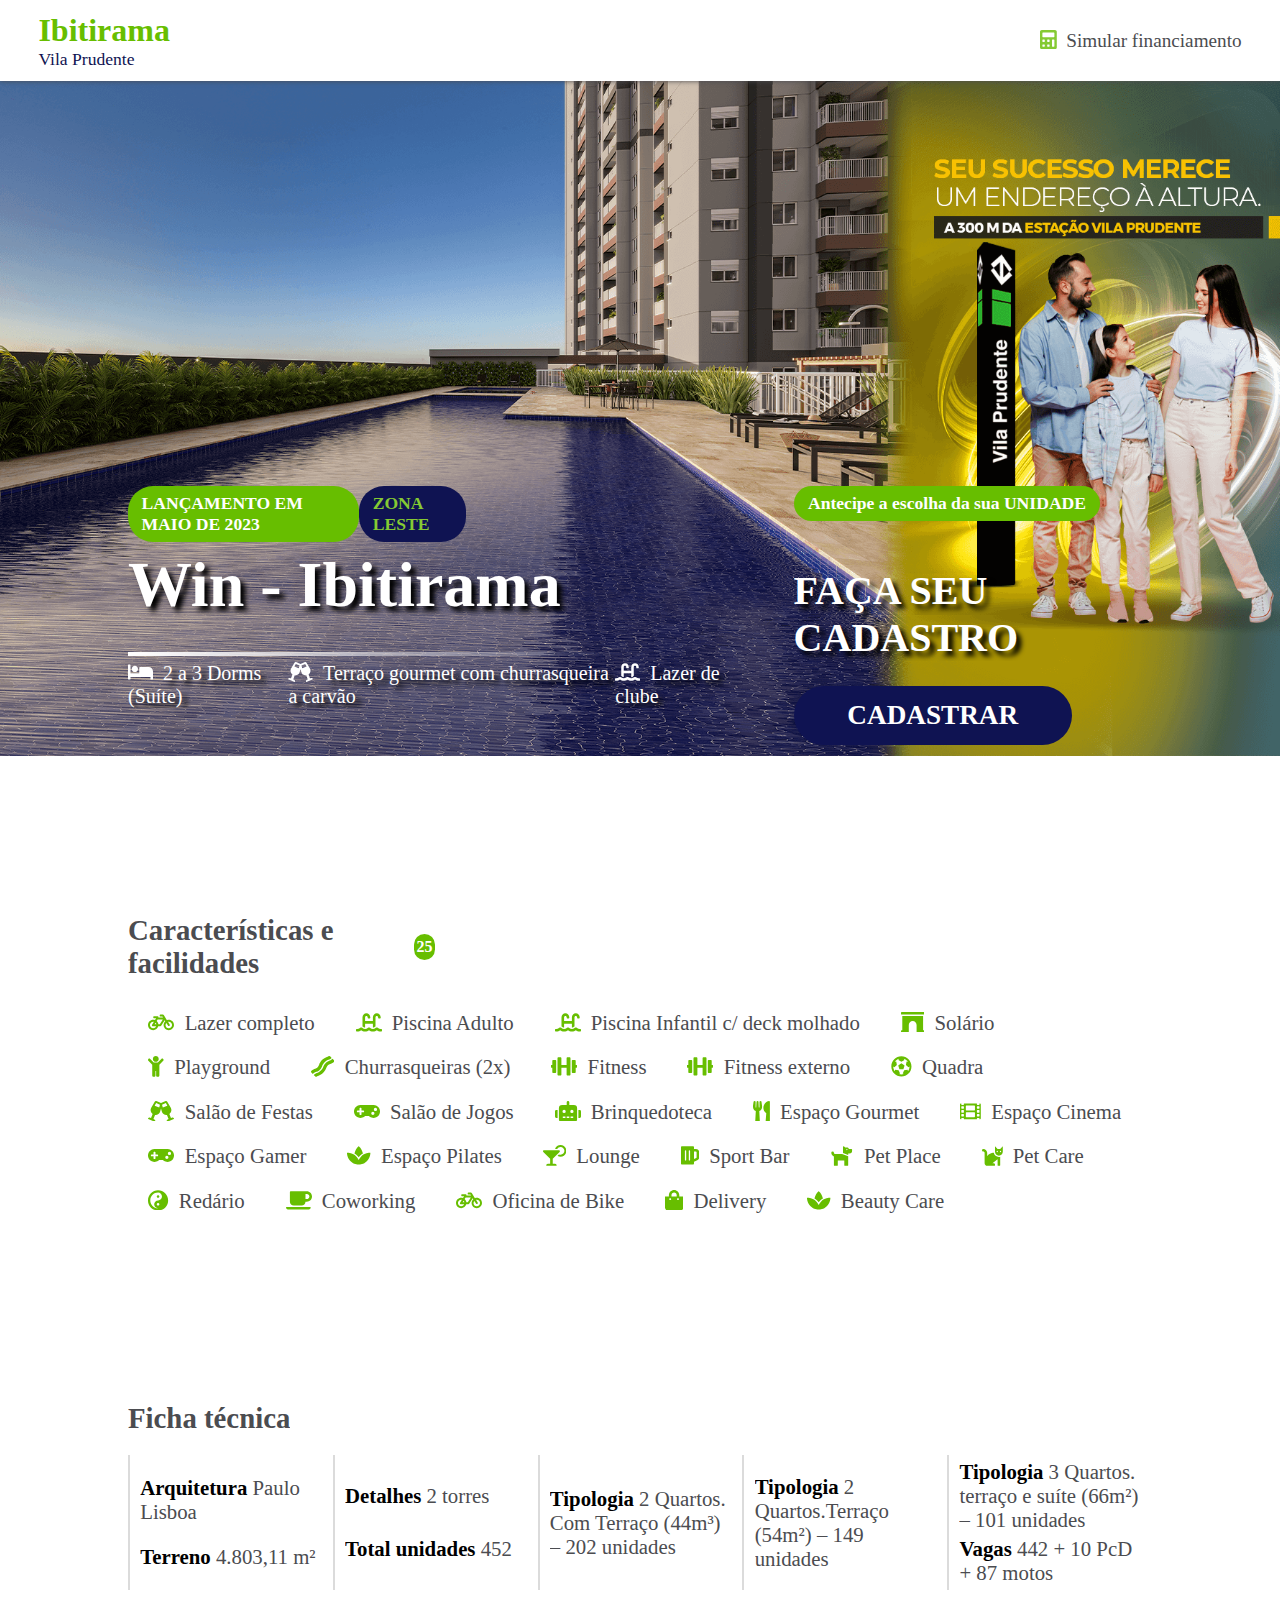
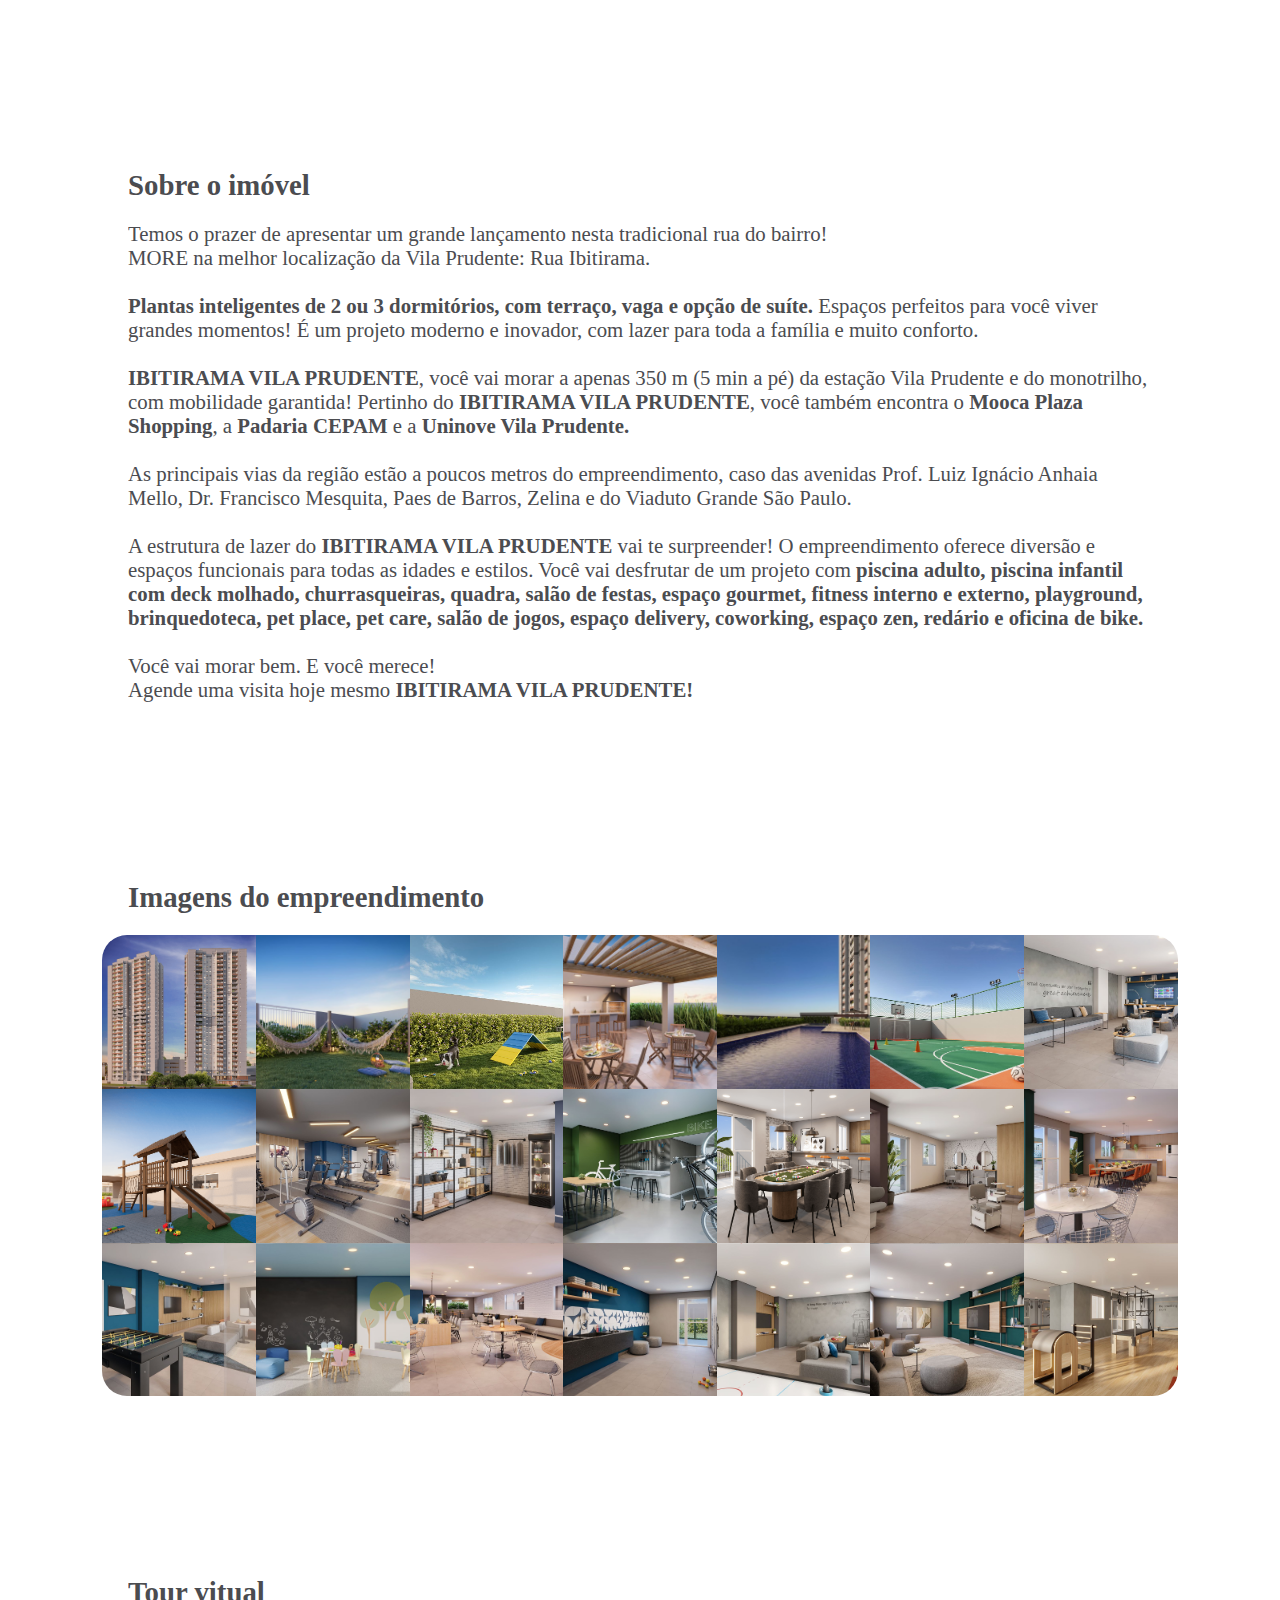
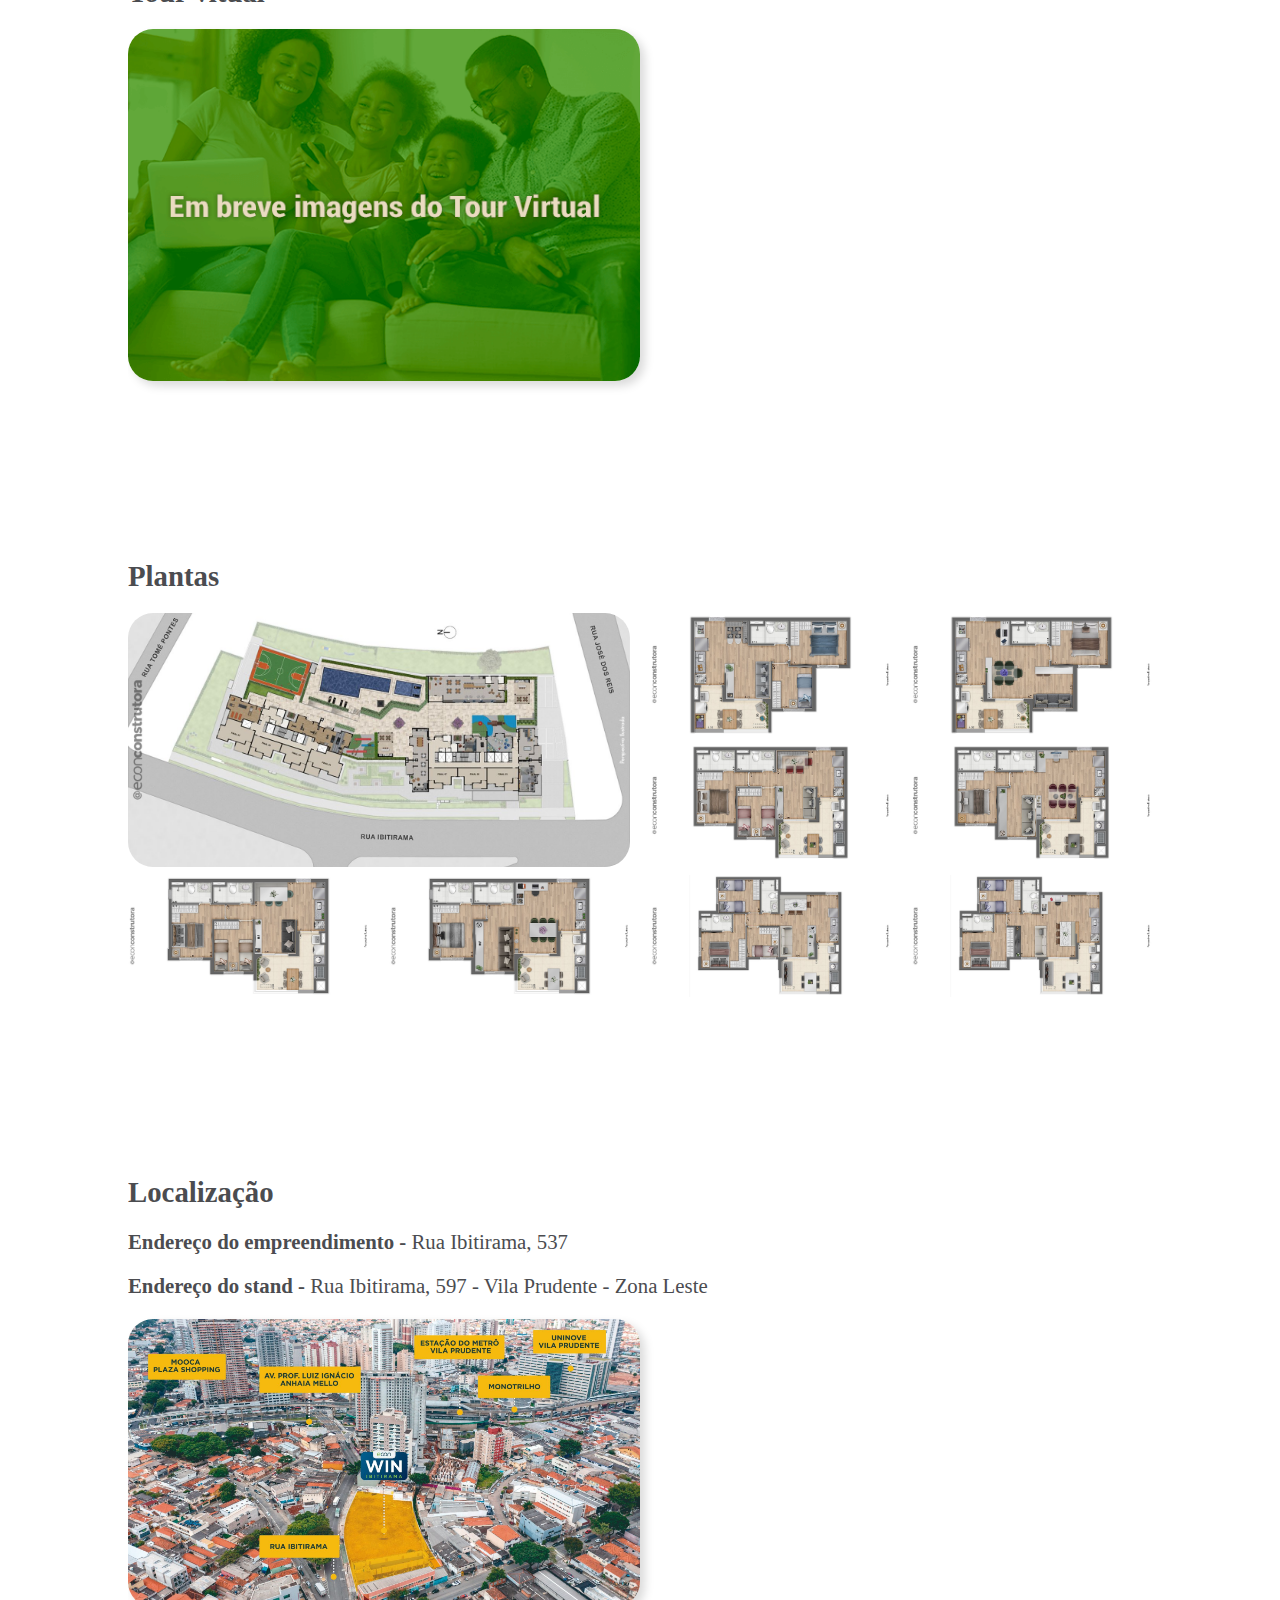
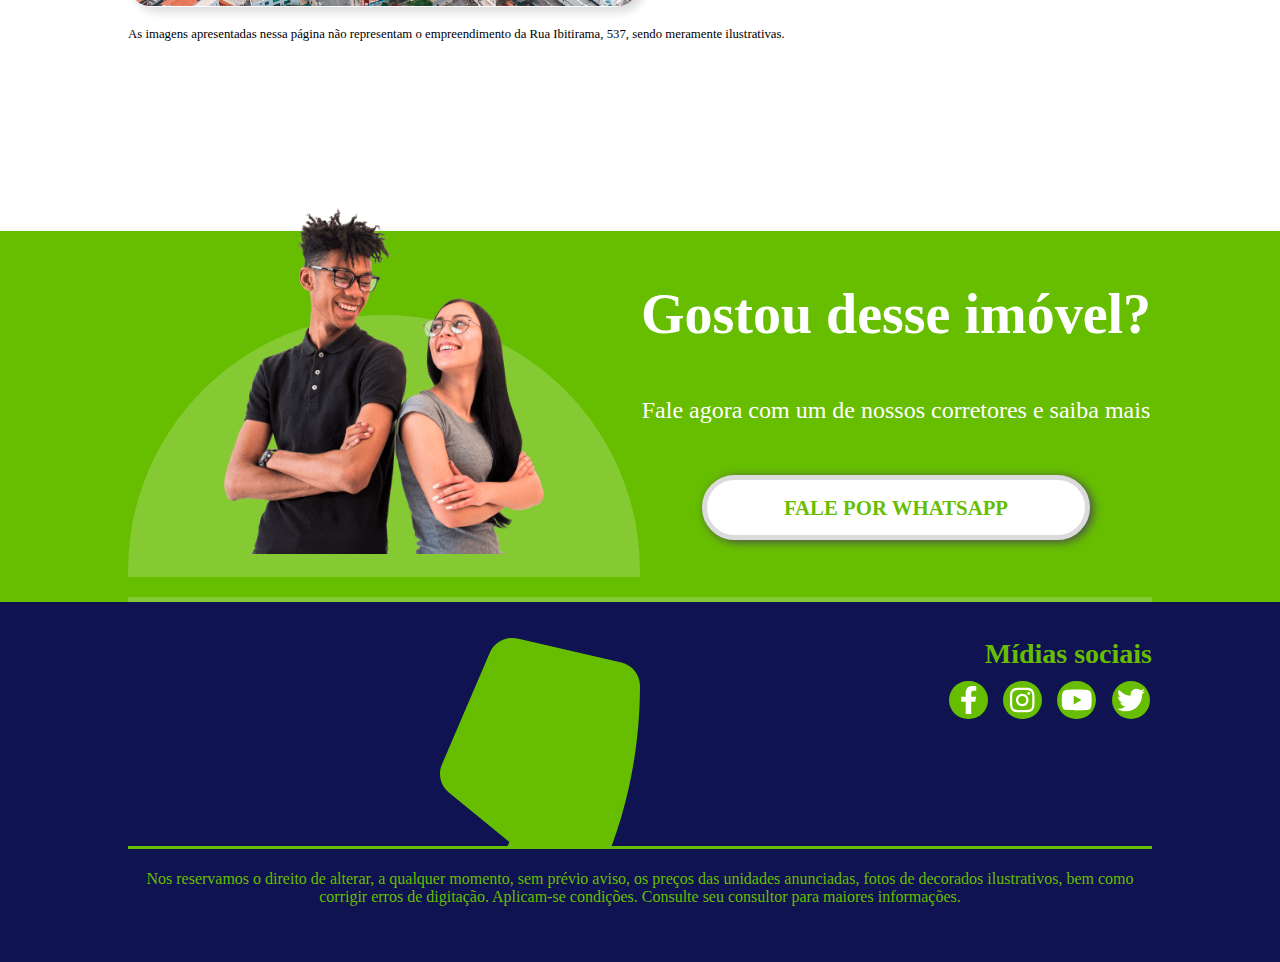
==== index.html @ b1a1c362 "Primeiro commit" ====
<!DOCTYPE html>
<html>
<head>
    <meta charset="UTF-8">
    <meta http-equiv="X-UA-Compatible" content="IE=edge">
    <meta name="viewport" content="width=device-width, initial-scale=1.0">
    <title>Win - Ibitirama</title>

    <link rel="stylesheet" href="./css/style.css">
    <link rel="stylesheet" href="./css/mobile/style.css" media="screen and (max-width: 900px)">
</head>
<body>
    <header class="header">
        <div class="icon">
            <h2>Ibitirama</h2>
            <p>Vila Prudente</p>
        </div>
        <div class="budget">
            <a href=""><svg aria-hidden="true" focusable="false" data-prefix="fas" data-icon="calculator" role="img" xmlns="http://www.w3.org/2000/svg" viewBox="0 0 448 512" class="svg-inline--fa fa-calculator fa-w-14 fa-rotate-90"><path fill="currentColor" d="M400 0H48C22.4 0 0 22.4 0 48v416c0 25.6 22.4 48 48 48h352c25.6 0 48-22.4 48-48V48c0-25.6-22.4-48-48-48zM128 435.2c0 6.4-6.4 12.8-12.8 12.8H76.8c-6.4 0-12.8-6.4-12.8-12.8v-38.4c0-6.4 6.4-12.8 12.8-12.8h38.4c6.4 0 12.8 6.4 12.8 12.8v38.4zm0-128c0 6.4-6.4 12.8-12.8 12.8H76.8c-6.4 0-12.8-6.4-12.8-12.8v-38.4c0-6.4 6.4-12.8 12.8-12.8h38.4c6.4 0 12.8 6.4 12.8 12.8v38.4zm128 128c0 6.4-6.4 12.8-12.8 12.8h-38.4c-6.4 0-12.8-6.4-12.8-12.8v-38.4c0-6.4 6.4-12.8 12.8-12.8h38.4c6.4 0 12.8 6.4 12.8 12.8v38.4zm0-128c0 6.4-6.4 12.8-12.8 12.8h-38.4c-6.4 0-12.8-6.4-12.8-12.8v-38.4c0-6.4 6.4-12.8 12.8-12.8h38.4c6.4 0 12.8 6.4 12.8 12.8v38.4zm128 128c0 6.4-6.4 12.8-12.8 12.8h-38.4c-6.4 0-12.8-6.4-12.8-12.8V268.8c0-6.4 6.4-12.8 12.8-12.8h38.4c6.4 0 12.8 6.4 12.8 12.8v166.4zm0-256c0 6.4-6.4 12.8-12.8 12.8H76.8c-6.4 0-12.8-6.4-12.8-12.8V76.8C64 70.4 70.4 64 76.8 64h294.4c6.4 0 12.8 6.4 12.8 12.8v102.4z" class=""></path></svg> Simular financiamento</a>
        </div>
    </header>

    <section class="banner">
        <div class="title">
            <div class="data">
                <div class="row">
                    <div class="date">LANÇAMENTO EM MAIO DE 2023</div>
                    <div class="region">ZONA LESTE</div>
                </div>
                <div class="local">
                    Win - Ibitirama
                    <div class="line"></div>
                </div>
                <div class="inf">
                    <p><svg aria-hidden="true" focusable="false" data-prefix="fas" data-icon="bed" role="img" xmlns="http://www.w3.org/2000/svg" viewBox="0 0 640 512" class="svg-inline--fa fa-bed fa-w-20"><path fill="currentColor" d="M176 256c44.11 0 80-35.89 80-80s-35.89-80-80-80-80 35.89-80 80 35.89 80 80 80zm352-128H304c-8.84 0-16 7.16-16 16v144H64V80c0-8.84-7.16-16-16-16H16C7.16 64 0 71.16 0 80v352c0 8.84 7.16 16 16 16h32c8.84 0 16-7.16 16-16v-48h512v48c0 8.84 7.16 16 16 16h32c8.84 0 16-7.16 16-16V240c0-61.86-50.14-112-112-112z" class=""></path></svg> 2 a 3 Dorms (Suíte)</p>
                    <p><svg aria-hidden="true" focusable="false" data-prefix="fas" data-icon="glass-cheers" role="img" xmlns="http://www.w3.org/2000/svg" viewBox="0 0 640 512" class="svg-inline--fa fa-glass-cheers fa-w-20"><path fill="currentColor" d="M639.4 433.6c-8.4-20.4-31.8-30.1-52.2-21.6l-22.1 9.2-38.7-101.9c47.9-35 64.8-100.3 34.5-152.8L474.3 16c-8-13.9-25.1-19.7-40-13.6L320 49.8 205.7 2.4c-14.9-6.2-32-.3-40 13.6L79.1 166.5C48.9 219 65.7 284.3 113.6 319.2L74.9 421.1l-22.1-9.2c-20.4-8.5-43.7 1.2-52.2 21.6-1.7 4.1.2 8.8 4.3 10.5l162.3 67.4c4.1 1.7 8.7-.2 10.4-4.3 8.4-20.4-1.2-43.8-21.6-52.3l-22.1-9.2L173.3 342c4.4.5 8.8 1.3 13.1 1.3 51.7 0 99.4-33.1 113.4-85.3l20.2-75.4 20.2 75.4c14 52.2 61.7 85.3 113.4 85.3 4.3 0 8.7-.8 13.1-1.3L506 445.6l-22.1 9.2c-20.4 8.5-30.1 31.9-21.6 52.3 1.7 4.1 6.4 6 10.4 4.3L635.1 444c4-1.7 6-6.3 4.3-10.4zM275.9 162.1l-112.1-46.5 36.5-63.4 94.5 39.2-18.9 70.7zm88.2 0l-18.9-70.7 94.5-39.2 36.5 63.4-112.1 46.5z" class=""></path></svg> Terraço gourmet com churrasqueira a carvão</p>
                    <p><svg aria-hidden="true" focusable="false" data-prefix="fas" data-icon="swimming-pool" role="img" xmlns="http://www.w3.org/2000/svg" viewBox="0 0 640 512" class="svg-inline--fa fa-swimming-pool fa-w-20"><path fill="currentColor" d="M624 416h-16c-26.04 0-45.8-8.42-56.09-17.9-8.9-8.21-19.66-14.1-31.77-14.1h-16.3c-12.11 0-22.87 5.89-31.77 14.1C461.8 407.58 442.04 416 416 416s-45.8-8.42-56.09-17.9c-8.9-8.21-19.66-14.1-31.77-14.1h-16.3c-12.11 0-22.87 5.89-31.77 14.1C269.8 407.58 250.04 416 224 416s-45.8-8.42-56.09-17.9c-8.9-8.21-19.66-14.1-31.77-14.1h-16.3c-12.11 0-22.87 5.89-31.77 14.1C77.8 407.58 58.04 416 32 416H16c-8.84 0-16 7.16-16 16v32c0 8.84 7.16 16 16 16h16c38.62 0 72.72-12.19 96-31.84 23.28 19.66 57.38 31.84 96 31.84s72.72-12.19 96-31.84c23.28 19.66 57.38 31.84 96 31.84s72.72-12.19 96-31.84c23.28 19.66 57.38 31.84 96 31.84h16c8.84 0 16-7.16 16-16v-32c0-8.84-7.16-16-16-16zm-400-32v-96h192v96c19.12 0 30.86-6.16 34.39-9.42 9.17-8.46 19.2-14.34 29.61-18.07V128c0-17.64 14.36-32 32-32s32 14.36 32 32v16c0 8.84 7.16 16 16 16h32c8.84 0 16-7.16 16-16v-16c0-52.94-43.06-96-96-96s-96 43.06-96 96v96H224v-96c0-17.64 14.36-32 32-32s32 14.36 32 32v16c0 8.84 7.16 16 16 16h32c8.84 0 16-7.16 16-16v-16c0-52.94-43.06-96-96-96s-96 43.06-96 96v228.5c10.41 3.73 20.44 9.62 29.61 18.07 3.53 3.27 15.27 9.43 34.39 9.43z" class=""></path></svg> Lazer de clube</p>
                </div>
            </div>
            <div class="signin">
                <div class="text">
                    <p>Antecipe a escolha da sua UNIDADE</p>
                </div>
                <div class="buttonSignIn">
                    <p>FAÇA SEU CADASTRO</p>
                    <a href="">CADASTRAR</a>
                </div>
            </div>
            
        </div>
    </section>

    <section class="about">
        <div class="facilities">
            <div class="title">
                <h2>Características e facilidades</h2>
                <span>25</span>
            </div>
            <div class="items">
                <p><svg aria-hidden="true" focusable="false" data-prefix="fas" data-icon="bicycle" role="img" xmlns="http://www.w3.org/2000/svg" viewBox="0 0 640 512" class="svg-inline--fa fa-bicycle fa-w-20"><path fill="currentColor" d="M512.509 192.001c-16.373-.064-32.03 2.955-46.436 8.495l-77.68-125.153A24 24 0 0 0 368.001 64h-64c-8.837 0-16 7.163-16 16v16c0 8.837 7.163 16 16 16h50.649l14.896 24H256.002v-16c0-8.837-7.163-16-16-16h-87.459c-13.441 0-24.777 10.999-24.536 24.437.232 13.044 10.876 23.563 23.995 23.563h48.726l-29.417 47.52c-13.433-4.83-27.904-7.483-42.992-7.52C58.094 191.83.412 249.012.002 319.236-.413 390.279 57.055 448 128.002 448c59.642 0 109.758-40.793 123.967-96h52.033a24 24 0 0 0 20.406-11.367L410.37 201.77l14.938 24.067c-25.455 23.448-41.385 57.081-41.307 94.437.145 68.833 57.899 127.051 126.729 127.719 70.606.685 128.181-55.803 129.255-125.996 1.086-70.941-56.526-129.72-127.476-129.996zM186.75 265.772c9.727 10.529 16.673 23.661 19.642 38.228h-43.306l23.664-38.228zM128.002 400c-44.112 0-80-35.888-80-80s35.888-80 80-80c5.869 0 11.586.653 17.099 1.859l-45.505 73.509C89.715 331.327 101.213 352 120.002 352h81.3c-12.37 28.225-40.562 48-73.3 48zm162.63-96h-35.624c-3.96-31.756-19.556-59.894-42.383-80.026L237.371 184h127.547l-74.286 120zm217.057 95.886c-41.036-2.165-74.049-35.692-75.627-76.755-.812-21.121 6.633-40.518 19.335-55.263l44.433 71.586c4.66 7.508 14.524 9.816 22.032 5.156l13.594-8.437c7.508-4.66 9.817-14.524 5.156-22.032l-44.468-71.643a79.901 79.901 0 0 1 19.858-2.497c44.112 0 80 35.888 80 80-.001 45.54-38.252 82.316-84.313 79.885z" class=""></path></svg> Lazer completo</p>
                <p><svg aria-hidden="true" focusable="false" data-prefix="fas" data-icon="swimming-pool" role="img" xmlns="http://www.w3.org/2000/svg" viewBox="0 0 640 512" class="svg-inline--fa fa-swimming-pool fa-w-20"><path fill="currentColor" d="M624 416h-16c-26.04 0-45.8-8.42-56.09-17.9-8.9-8.21-19.66-14.1-31.77-14.1h-16.3c-12.11 0-22.87 5.89-31.77 14.1C461.8 407.58 442.04 416 416 416s-45.8-8.42-56.09-17.9c-8.9-8.21-19.66-14.1-31.77-14.1h-16.3c-12.11 0-22.87 5.89-31.77 14.1C269.8 407.58 250.04 416 224 416s-45.8-8.42-56.09-17.9c-8.9-8.21-19.66-14.1-31.77-14.1h-16.3c-12.11 0-22.87 5.89-31.77 14.1C77.8 407.58 58.04 416 32 416H16c-8.84 0-16 7.16-16 16v32c0 8.84 7.16 16 16 16h16c38.62 0 72.72-12.19 96-31.84 23.28 19.66 57.38 31.84 96 31.84s72.72-12.19 96-31.84c23.28 19.66 57.38 31.84 96 31.84s72.72-12.19 96-31.84c23.28 19.66 57.38 31.84 96 31.84h16c8.84 0 16-7.16 16-16v-32c0-8.84-7.16-16-16-16zm-400-32v-96h192v96c19.12 0 30.86-6.16 34.39-9.42 9.17-8.46 19.2-14.34 29.61-18.07V128c0-17.64 14.36-32 32-32s32 14.36 32 32v16c0 8.84 7.16 16 16 16h32c8.84 0 16-7.16 16-16v-16c0-52.94-43.06-96-96-96s-96 43.06-96 96v96H224v-96c0-17.64 14.36-32 32-32s32 14.36 32 32v16c0 8.84 7.16 16 16 16h32c8.84 0 16-7.16 16-16v-16c0-52.94-43.06-96-96-96s-96 43.06-96 96v228.5c10.41 3.73 20.44 9.62 29.61 18.07 3.53 3.27 15.27 9.43 34.39 9.43z" class=""></path></svg> Piscina Adulto</p>
                <p><svg aria-hidden="true" focusable="false" data-prefix="fas" data-icon="swimming-pool" role="img" xmlns="http://www.w3.org/2000/svg" viewBox="0 0 640 512" class="svg-inline--fa fa-swimming-pool fa-w-20"><path fill="currentColor" d="M624 416h-16c-26.04 0-45.8-8.42-56.09-17.9-8.9-8.21-19.66-14.1-31.77-14.1h-16.3c-12.11 0-22.87 5.89-31.77 14.1C461.8 407.58 442.04 416 416 416s-45.8-8.42-56.09-17.9c-8.9-8.21-19.66-14.1-31.77-14.1h-16.3c-12.11 0-22.87 5.89-31.77 14.1C269.8 407.58 250.04 416 224 416s-45.8-8.42-56.09-17.9c-8.9-8.21-19.66-14.1-31.77-14.1h-16.3c-12.11 0-22.87 5.89-31.77 14.1C77.8 407.58 58.04 416 32 416H16c-8.84 0-16 7.16-16 16v32c0 8.84 7.16 16 16 16h16c38.62 0 72.72-12.19 96-31.84 23.28 19.66 57.38 31.84 96 31.84s72.72-12.19 96-31.84c23.28 19.66 57.38 31.84 96 31.84s72.72-12.19 96-31.84c23.28 19.66 57.38 31.84 96 31.84h16c8.84 0 16-7.16 16-16v-32c0-8.84-7.16-16-16-16zm-400-32v-96h192v96c19.12 0 30.86-6.16 34.39-9.42 9.17-8.46 19.2-14.34 29.61-18.07V128c0-17.64 14.36-32 32-32s32 14.36 32 32v16c0 8.84 7.16 16 16 16h32c8.84 0 16-7.16 16-16v-16c0-52.94-43.06-96-96-96s-96 43.06-96 96v96H224v-96c0-17.64 14.36-32 32-32s32 14.36 32 32v16c0 8.84 7.16 16 16 16h32c8.84 0 16-7.16 16-16v-16c0-52.94-43.06-96-96-96s-96 43.06-96 96v228.5c10.41 3.73 20.44 9.62 29.61 18.07 3.53 3.27 15.27 9.43 34.39 9.43z" class=""></path></svg> Piscina Infantil c/ deck molhado</p>
                <p><svg aria-hidden="true" focusable="false" data-prefix="fas" data-icon="archway" role="img" xmlns="http://www.w3.org/2000/svg" viewBox="0 0 576 512" class="svg-inline--fa fa-archway fa-w-18"><path fill="currentColor" d="M560 448h-16V96H32v352H16.02c-8.84 0-16 7.16-16 16v32c0 8.84 7.16 16 16 16H176c8.84 0 16-7.16 16-16V320c0-53.02 42.98-96 96-96s96 42.98 96 96l.02 160v16c0 8.84 7.16 16 16 16H560c8.84 0 16-7.16 16-16v-32c0-8.84-7.16-16-16-16zm0-448H16C7.16 0 0 7.16 0 16v32c0 8.84 7.16 16 16 16h544c8.84 0 16-7.16 16-16V16c0-8.84-7.16-16-16-16z" class=""></path></svg> Solário</p>
                <p><svg aria-hidden="true" focusable="false" data-prefix="fas" data-icon="child" role="img" xmlns="http://www.w3.org/2000/svg" viewBox="0 0 384 512" class="svg-inline--fa fa-child fa-w-12"><path fill="currentColor" d="M120 72c0-39.765 32.235-72 72-72s72 32.235 72 72c0 39.764-32.235 72-72 72s-72-32.236-72-72zm254.627 1.373c-12.496-12.497-32.758-12.497-45.254 0L242.745 160H141.254L54.627 73.373c-12.496-12.497-32.758-12.497-45.254 0-12.497 12.497-12.497 32.758 0 45.255L104 213.254V480c0 17.673 14.327 32 32 32h16c17.673 0 32-14.327 32-32V368h16v112c0 17.673 14.327 32 32 32h16c17.673 0 32-14.327 32-32V213.254l94.627-94.627c12.497-12.497 12.497-32.757 0-45.254z" class=""></path></svg> Playground</p>
                <p><svg aria-hidden="true" focusable="false" data-prefix="fas" data-icon="bacon" role="img" xmlns="http://www.w3.org/2000/svg" viewBox="0 0 576 512" class="svg-inline--fa fa-bacon fa-w-18"><path fill="currentColor" d="M218.92 336.39c34.89-34.89 44.2-59.7 54.05-86 10.61-28.29 21.59-57.54 61.37-97.34s69.05-50.77 97.35-61.38c23.88-9 46.64-17.68 76.79-45.37L470.81 8.91a31 31 0 0 0-40.18-2.83c-13.64 10.1-25.15 14.39-41 20.3C247 79.52 209.26 191.29 200.65 214.1c-29.75 78.83-89.55 94.68-98.72 98.09-24.86 9.26-54.73 20.38-91.07 50.36C-3 374-3.63 395 9.07 407.61l35.76 35.51C80 410.52 107 400.15 133 390.39c26.27-9.84 51.06-19.12 85.92-54zm348-232l-35.75-35.51c-35.19 32.63-62.18 43-88.25 52.79-26.26 9.85-51.06 19.16-85.95 54s-44.19 59.69-54 86C292.33 290 281.34 319.22 241.55 359s-69 50.73-97.3 61.32c-23.86 9-46.61 17.66-76.72 45.33l37.68 37.43a31 31 0 0 0 40.18 2.82c13.6-10.06 25.09-14.34 40.94-20.24 142.2-53 180-164.1 188.94-187.69C405 219.18 464.8 203.3 474 199.86c24.87-9.27 54.74-20.4 91.11-50.41 13.89-11.4 14.52-32.45 1.82-45.05z" class=""></path></svg> Churrasqueiras (2x)</p>
                <p><svg aria-hidden="true" focusable="false" data-prefix="fas" data-icon="dumbbell" role="img" xmlns="http://www.w3.org/2000/svg" viewBox="0 0 640 512" class="svg-inline--fa fa-dumbbell fa-w-20"><path fill="currentColor" d="M104 96H56c-13.3 0-24 10.7-24 24v104H8c-4.4 0-8 3.6-8 8v48c0 4.4 3.6 8 8 8h24v104c0 13.3 10.7 24 24 24h48c13.3 0 24-10.7 24-24V120c0-13.3-10.7-24-24-24zm528 128h-24V120c0-13.3-10.7-24-24-24h-48c-13.3 0-24 10.7-24 24v272c0 13.3 10.7 24 24 24h48c13.3 0 24-10.7 24-24V288h24c4.4 0 8-3.6 8-8v-48c0-4.4-3.6-8-8-8zM456 32h-48c-13.3 0-24 10.7-24 24v168H256V56c0-13.3-10.7-24-24-24h-48c-13.3 0-24 10.7-24 24v400c0 13.3 10.7 24 24 24h48c13.3 0 24-10.7 24-24V288h128v168c0 13.3 10.7 24 24 24h48c13.3 0 24-10.7 24-24V56c0-13.3-10.7-24-24-24z" class=""></path></svg> Fitness</p>
                <p><svg aria-hidden="true" focusable="false" data-prefix="fas" data-icon="dumbbell" role="img" xmlns="http://www.w3.org/2000/svg" viewBox="0 0 640 512" class="svg-inline--fa fa-dumbbell fa-w-20"><path fill="currentColor" d="M104 96H56c-13.3 0-24 10.7-24 24v104H8c-4.4 0-8 3.6-8 8v48c0 4.4 3.6 8 8 8h24v104c0 13.3 10.7 24 24 24h48c13.3 0 24-10.7 24-24V120c0-13.3-10.7-24-24-24zm528 128h-24V120c0-13.3-10.7-24-24-24h-48c-13.3 0-24 10.7-24 24v272c0 13.3 10.7 24 24 24h48c13.3 0 24-10.7 24-24V288h24c4.4 0 8-3.6 8-8v-48c0-4.4-3.6-8-8-8zM456 32h-48c-13.3 0-24 10.7-24 24v168H256V56c0-13.3-10.7-24-24-24h-48c-13.3 0-24 10.7-24 24v400c0 13.3 10.7 24 24 24h48c13.3 0 24-10.7 24-24V288h128v168c0 13.3 10.7 24 24 24h48c13.3 0 24-10.7 24-24V56c0-13.3-10.7-24-24-24z" class=""></path></svg> Fitness externo</p>
                <p><svg aria-hidden="true" focusable="false" data-prefix="fas" data-icon="futbol" role="img" xmlns="http://www.w3.org/2000/svg" viewBox="0 0 512 512" class="svg-inline--fa fa-futbol fa-w-16"><path fill="currentColor" d="M504 256c0 136.967-111.033 248-248 248S8 392.967 8 256 119.033 8 256 8s248 111.033 248 248zm-48 0l-.003-.282-26.064 22.741-62.679-58.5 16.454-84.355 34.303 3.072c-24.889-34.216-60.004-60.089-100.709-73.141l13.651 31.939L256 139l-74.953-41.525 13.651-31.939c-40.631 13.028-75.78 38.87-100.709 73.141l34.565-3.073 16.192 84.355-62.678 58.5-26.064-22.741-.003.282c0 43.015 13.497 83.952 38.472 117.991l7.704-33.897 85.138 10.447 36.301 77.826-29.902 17.786c40.202 13.122 84.29 13.148 124.572 0l-29.902-17.786 36.301-77.826 85.138-10.447 7.704 33.897C442.503 339.952 456 299.015 456 256zm-248.102 69.571l-29.894-91.312L256 177.732l77.996 56.527-29.622 91.312h-96.476z" class=""></path></svg> Quadra</p>
                <p><svg aria-hidden="true" focusable="false" data-prefix="fas" data-icon="glass-cheers" role="img" xmlns="http://www.w3.org/2000/svg" viewBox="0 0 640 512" class="svg-inline--fa fa-glass-cheers fa-w-20"><path fill="currentColor" d="M639.4 433.6c-8.4-20.4-31.8-30.1-52.2-21.6l-22.1 9.2-38.7-101.9c47.9-35 64.8-100.3 34.5-152.8L474.3 16c-8-13.9-25.1-19.7-40-13.6L320 49.8 205.7 2.4c-14.9-6.2-32-.3-40 13.6L79.1 166.5C48.9 219 65.7 284.3 113.6 319.2L74.9 421.1l-22.1-9.2c-20.4-8.5-43.7 1.2-52.2 21.6-1.7 4.1.2 8.8 4.3 10.5l162.3 67.4c4.1 1.7 8.7-.2 10.4-4.3 8.4-20.4-1.2-43.8-21.6-52.3l-22.1-9.2L173.3 342c4.4.5 8.8 1.3 13.1 1.3 51.7 0 99.4-33.1 113.4-85.3l20.2-75.4 20.2 75.4c14 52.2 61.7 85.3 113.4 85.3 4.3 0 8.7-.8 13.1-1.3L506 445.6l-22.1 9.2c-20.4 8.5-30.1 31.9-21.6 52.3 1.7 4.1 6.4 6 10.4 4.3L635.1 444c4-1.7 6-6.3 4.3-10.4zM275.9 162.1l-112.1-46.5 36.5-63.4 94.5 39.2-18.9 70.7zm88.2 0l-18.9-70.7 94.5-39.2 36.5 63.4-112.1 46.5z" class=""></path></svg> Salão de Festas</p>
                <p><svg aria-hidden="true" focusable="false" data-prefix="fas" data-icon="gamepad" role="img" xmlns="http://www.w3.org/2000/svg" viewBox="0 0 640 512" class="svg-inline--fa fa-gamepad fa-w-20"><path fill="currentColor" d="M480.07 96H160a160 160 0 1 0 114.24 272h91.52A160 160 0 1 0 480.07 96zM248 268a12 12 0 0 1-12 12h-52v52a12 12 0 0 1-12 12h-24a12 12 0 0 1-12-12v-52H84a12 12 0 0 1-12-12v-24a12 12 0 0 1 12-12h52v-52a12 12 0 0 1 12-12h24a12 12 0 0 1 12 12v52h52a12 12 0 0 1 12 12zm216 76a40 40 0 1 1 40-40 40 40 0 0 1-40 40zm64-96a40 40 0 1 1 40-40 40 40 0 0 1-40 40z" class=""></path></svg> Salão de Jogos</p>
                <p><svg aria-hidden="true" focusable="false" data-prefix="fas" data-icon="robot" role="img" xmlns="http://www.w3.org/2000/svg" viewBox="0 0 640 512" class="svg-inline--fa fa-robot fa-w-20"><path fill="currentColor" d="M32,224H64V416H32A31.96166,31.96166,0,0,1,0,384V256A31.96166,31.96166,0,0,1,32,224Zm512-48V448a64.06328,64.06328,0,0,1-64,64H160a64.06328,64.06328,0,0,1-64-64V176a79.974,79.974,0,0,1,80-80H288V32a32,32,0,0,1,64,0V96H464A79.974,79.974,0,0,1,544,176ZM264,256a40,40,0,1,0-40,40A39.997,39.997,0,0,0,264,256Zm-8,128H192v32h64Zm96,0H288v32h64ZM456,256a40,40,0,1,0-40,40A39.997,39.997,0,0,0,456,256Zm-8,128H384v32h64ZM640,256V384a31.96166,31.96166,0,0,1-32,32H576V224h32A31.96166,31.96166,0,0,1,640,256Z" class=""></path></svg> Brinquedoteca</p>
                <p><svg aria-hidden="true" focusable="false" data-prefix="fas" data-icon="utensils" role="img" xmlns="http://www.w3.org/2000/svg" viewBox="0 0 416 512" class="svg-inline--fa fa-utensils fa-w-13"><path fill="currentColor" d="M207.9 15.2c.8 4.7 16.1 94.5 16.1 128.8 0 52.3-27.8 89.6-68.9 104.6L168 486.7c.7 13.7-10.2 25.3-24 25.3H80c-13.7 0-24.7-11.5-24-25.3l12.9-238.1C27.7 233.6 0 196.2 0 144 0 109.6 15.3 19.9 16.1 15.2 19.3-5.1 61.4-5.4 64 16.3v141.2c1.3 3.4 15.1 3.2 16 0 1.4-25.3 7.9-139.2 8-141.8 3.3-20.8 44.7-20.8 47.9 0 .2 2.7 6.6 116.5 8 141.8.9 3.2 14.8 3.4 16 0V16.3c2.6-21.6 44.8-21.4 48-1.1zm119.2 285.7l-15 185.1c-1.2 14 9.9 26 23.9 26h56c13.3 0 24-10.7 24-24V24c0-13.2-10.7-24-24-24-82.5 0-221.4 178.5-64.9 300.9z" class=""></path></svg> Espaço Gourmet</p>
                <p><svg aria-hidden="true" focusable="false" data-prefix="fas" data-icon="film" role="img" xmlns="http://www.w3.org/2000/svg" viewBox="0 0 512 512" class="svg-inline--fa fa-film fa-w-16"><path fill="currentColor" d="M488 64h-8v20c0 6.6-5.4 12-12 12h-40c-6.6 0-12-5.4-12-12V64H96v20c0 6.6-5.4 12-12 12H44c-6.6 0-12-5.4-12-12V64h-8C10.7 64 0 74.7 0 88v336c0 13.3 10.7 24 24 24h8v-20c0-6.6 5.4-12 12-12h40c6.6 0 12 5.4 12 12v20h320v-20c0-6.6 5.4-12 12-12h40c6.6 0 12 5.4 12 12v20h8c13.3 0 24-10.7 24-24V88c0-13.3-10.7-24-24-24zM96 372c0 6.6-5.4 12-12 12H44c-6.6 0-12-5.4-12-12v-40c0-6.6 5.4-12 12-12h40c6.6 0 12 5.4 12 12v40zm0-96c0 6.6-5.4 12-12 12H44c-6.6 0-12-5.4-12-12v-40c0-6.6 5.4-12 12-12h40c6.6 0 12 5.4 12 12v40zm0-96c0 6.6-5.4 12-12 12H44c-6.6 0-12-5.4-12-12v-40c0-6.6 5.4-12 12-12h40c6.6 0 12 5.4 12 12v40zm272 208c0 6.6-5.4 12-12 12H156c-6.6 0-12-5.4-12-12v-96c0-6.6 5.4-12 12-12h200c6.6 0 12 5.4 12 12v96zm0-168c0 6.6-5.4 12-12 12H156c-6.6 0-12-5.4-12-12v-96c0-6.6 5.4-12 12-12h200c6.6 0 12 5.4 12 12v96zm112 152c0 6.6-5.4 12-12 12h-40c-6.6 0-12-5.4-12-12v-40c0-6.6 5.4-12 12-12h40c6.6 0 12 5.4 12 12v40zm0-96c0 6.6-5.4 12-12 12h-40c-6.6 0-12-5.4-12-12v-40c0-6.6 5.4-12 12-12h40c6.6 0 12 5.4 12 12v40zm0-96c0 6.6-5.4 12-12 12h-40c-6.6 0-12-5.4-12-12v-40c0-6.6 5.4-12 12-12h40c6.6 0 12 5.4 12 12v40z" class=""></path></svg> Espaço Cinema</p>
                <p><svg aria-hidden="true" focusable="false" data-prefix="fas" data-icon="gamepad" role="img" xmlns="http://www.w3.org/2000/svg" viewBox="0 0 640 512" class="svg-inline--fa fa-gamepad fa-w-20"><path fill="currentColor" d="M480.07 96H160a160 160 0 1 0 114.24 272h91.52A160 160 0 1 0 480.07 96zM248 268a12 12 0 0 1-12 12h-52v52a12 12 0 0 1-12 12h-24a12 12 0 0 1-12-12v-52H84a12 12 0 0 1-12-12v-24a12 12 0 0 1 12-12h52v-52a12 12 0 0 1 12-12h24a12 12 0 0 1 12 12v52h52a12 12 0 0 1 12 12zm216 76a40 40 0 1 1 40-40 40 40 0 0 1-40 40zm64-96a40 40 0 1 1 40-40 40 40 0 0 1-40 40z" class=""></path></svg> Espaço Gamer</p>
                <p><svg aria-hidden="true" focusable="false" data-prefix="fas" data-icon="spa" role="img" xmlns="http://www.w3.org/2000/svg" viewBox="0 0 576 512" class="svg-inline--fa fa-spa fa-w-18"><path fill="currentColor" d="M568.25 192c-29.04.13-135.01 6.16-213.84 83-33.12 29.63-53.36 63.3-66.41 94.86-13.05-31.56-33.29-65.23-66.41-94.86-78.83-76.84-184.8-82.87-213.84-83-4.41-.02-7.79 3.4-7.75 7.82.23 27.92 7.14 126.14 88.77 199.3C172.79 480.94 256 480 288 480s115.19.95 199.23-80.88c81.64-73.17 88.54-171.38 88.77-199.3.04-4.42-3.34-7.84-7.75-7.82zM287.98 302.6c12.82-18.85 27.6-35.78 44.09-50.52 19.09-18.61 39.58-33.3 60.26-45.18-16.44-70.5-51.72-133.05-96.73-172.22-4.11-3.58-11.02-3.58-15.14 0-44.99 39.14-80.27 101.63-96.74 172.07 20.37 11.7 40.5 26.14 59.22 44.39a282.768 282.768 0 0 1 45.04 51.46z" class=""></path></svg> Espaço Pilates</p>
                <p><svg aria-hidden="true" focusable="false" data-prefix="fas" data-icon="cocktail" role="img" xmlns="http://www.w3.org/2000/svg" viewBox="0 0 576 512" class="svg-inline--fa fa-cocktail fa-w-18"><path fill="currentColor" d="M296 464h-56V338.78l168.74-168.73c15.52-15.52 4.53-42.05-17.42-42.05H24.68c-21.95 0-32.94 26.53-17.42 42.05L176 338.78V464h-56c-22.09 0-40 17.91-40 40 0 4.42 3.58 8 8 8h240c4.42 0 8-3.58 8-8 0-22.09-17.91-40-40-40zM432 0c-62.61 0-115.35 40.2-135.18 96h52.54c16.65-28.55 47.27-48 82.64-48 52.93 0 96 43.06 96 96s-43.07 96-96 96c-14.04 0-27.29-3.2-39.32-8.64l-35.26 35.26C379.23 279.92 404.59 288 432 288c79.53 0 144-64.47 144-144S511.53 0 432 0z" class=""></path></svg> Lounge</p>
                <p><svg aria-hidden="true" focusable="false" data-prefix="fas" data-icon="beer" role="img" xmlns="http://www.w3.org/2000/svg" viewBox="0 0 448 512" class="svg-inline--fa fa-beer fa-w-14"><path fill="currentColor" d="M368 96h-48V56c0-13.255-10.745-24-24-24H24C10.745 32 0 42.745 0 56v400c0 13.255 10.745 24 24 24h272c13.255 0 24-10.745 24-24v-42.11l80.606-35.977C429.396 365.063 448 336.388 448 304.86V176c0-44.112-35.888-80-80-80zm16 208.86a16.018 16.018 0 0 1-9.479 14.611L320 343.805V160h48c8.822 0 16 7.178 16 16v128.86zM208 384c-8.836 0-16-7.164-16-16V144c0-8.836 7.164-16 16-16s16 7.164 16 16v224c0 8.836-7.164 16-16 16zm-96 0c-8.836 0-16-7.164-16-16V144c0-8.836 7.164-16 16-16s16 7.164 16 16v224c0 8.836-7.164 16-16 16z" class=""></path></svg> Sport Bar</p>
                <p><svg aria-hidden="true" focusable="false" data-prefix="fas" data-icon="dog" role="img" xmlns="http://www.w3.org/2000/svg" viewBox="0 0 576 512" class="svg-inline--fa fa-dog fa-w-18"><path fill="currentColor" d="M298.06,224,448,277.55V496a16,16,0,0,1-16,16H368a16,16,0,0,1-16-16V384H192V496a16,16,0,0,1-16,16H112a16,16,0,0,1-16-16V282.09C58.84,268.84,32,233.66,32,192a32,32,0,0,1,64,0,32.06,32.06,0,0,0,32,32ZM544,112v32a64,64,0,0,1-64,64H448v35.58L320,197.87V48c0-14.25,17.22-21.39,27.31-11.31L374.59,64h53.63c10.91,0,23.75,7.92,28.62,17.69L464,96h64A16,16,0,0,1,544,112Zm-112,0a16,16,0,1,0-16,16A16,16,0,0,0,432,112Z" class=""></path></svg> Pet Place</p>
                <p><svg aria-hidden="true" focusable="false" data-prefix="fas" data-icon="cat" role="img" xmlns="http://www.w3.org/2000/svg" viewBox="0 0 512 512" class="svg-inline--fa fa-cat fa-w-16"><path fill="currentColor" d="M290.59 192c-20.18 0-106.82 1.98-162.59 85.95V192c0-52.94-43.06-96-96-96-17.67 0-32 14.33-32 32s14.33 32 32 32c17.64 0 32 14.36 32 32v256c0 35.3 28.7 64 64 64h176c8.84 0 16-7.16 16-16v-16c0-17.67-14.33-32-32-32h-32l128-96v144c0 8.84 7.16 16 16 16h32c8.84 0 16-7.16 16-16V289.86c-10.29 2.67-20.89 4.54-32 4.54-61.81 0-113.52-44.05-125.41-102.4zM448 96h-64l-64-64v134.4c0 53.02 42.98 96 96 96s96-42.98 96-96V32l-64 64zm-72 80c-8.84 0-16-7.16-16-16s7.16-16 16-16 16 7.16 16 16-7.16 16-16 16zm80 0c-8.84 0-16-7.16-16-16s7.16-16 16-16 16 7.16 16 16-7.16 16-16 16z" class=""></path></svg> Pet Care</p>
                <p><svg aria-hidden="true" focusable="false" data-prefix="fas" data-icon="yin-yang" role="img" xmlns="http://www.w3.org/2000/svg" viewBox="0 0 496 512" class="svg-inline--fa fa-yin-yang fa-w-16"><path fill="currentColor" d="M248 8C111.03 8 0 119.03 0 256s111.03 248 248 248 248-111.03 248-248S384.97 8 248 8zm0 376c-17.67 0-32-14.33-32-32s14.33-32 32-32 32 14.33 32 32-14.33 32-32 32zm0-128c-53.02 0-96 42.98-96 96s42.98 96 96 96c-106.04 0-192-85.96-192-192S141.96 64 248 64c53.02 0 96 42.98 96 96s-42.98 96-96 96zm0-128c-17.67 0-32 14.33-32 32s14.33 32 32 32 32-14.33 32-32-14.33-32-32-32z" class=""></path></svg> Redário</p>
                <p><svg aria-hidden="true" focusable="false" data-prefix="fas" data-icon="coffee" role="img" xmlns="http://www.w3.org/2000/svg" viewBox="0 0 640 512" class="svg-inline--fa fa-coffee fa-w-20"><path fill="currentColor" d="M192 384h192c53 0 96-43 96-96h32c70.6 0 128-57.4 128-128S582.6 32 512 32H120c-13.3 0-24 10.7-24 24v232c0 53 43 96 96 96zM512 96c35.3 0 64 28.7 64 64s-28.7 64-64 64h-32V96h32zm47.7 384H48.3c-47.6 0-61-64-36-64h583.3c25 0 11.8 64-35.9 64z" class=""></path></svg> Coworking</p>
                <p><svg aria-hidden="true" focusable="false" data-prefix="fas" data-icon="bicycle" role="img" xmlns="http://www.w3.org/2000/svg" viewBox="0 0 640 512" class="svg-inline--fa fa-bicycle fa-w-20"><path fill="currentColor" d="M512.509 192.001c-16.373-.064-32.03 2.955-46.436 8.495l-77.68-125.153A24 24 0 0 0 368.001 64h-64c-8.837 0-16 7.163-16 16v16c0 8.837 7.163 16 16 16h50.649l14.896 24H256.002v-16c0-8.837-7.163-16-16-16h-87.459c-13.441 0-24.777 10.999-24.536 24.437.232 13.044 10.876 23.563 23.995 23.563h48.726l-29.417 47.52c-13.433-4.83-27.904-7.483-42.992-7.52C58.094 191.83.412 249.012.002 319.236-.413 390.279 57.055 448 128.002 448c59.642 0 109.758-40.793 123.967-96h52.033a24 24 0 0 0 20.406-11.367L410.37 201.77l14.938 24.067c-25.455 23.448-41.385 57.081-41.307 94.437.145 68.833 57.899 127.051 126.729 127.719 70.606.685 128.181-55.803 129.255-125.996 1.086-70.941-56.526-129.72-127.476-129.996zM186.75 265.772c9.727 10.529 16.673 23.661 19.642 38.228h-43.306l23.664-38.228zM128.002 400c-44.112 0-80-35.888-80-80s35.888-80 80-80c5.869 0 11.586.653 17.099 1.859l-45.505 73.509C89.715 331.327 101.213 352 120.002 352h81.3c-12.37 28.225-40.562 48-73.3 48zm162.63-96h-35.624c-3.96-31.756-19.556-59.894-42.383-80.026L237.371 184h127.547l-74.286 120zm217.057 95.886c-41.036-2.165-74.049-35.692-75.627-76.755-.812-21.121 6.633-40.518 19.335-55.263l44.433 71.586c4.66 7.508 14.524 9.816 22.032 5.156l13.594-8.437c7.508-4.66 9.817-14.524 5.156-22.032l-44.468-71.643a79.901 79.901 0 0 1 19.858-2.497c44.112 0 80 35.888 80 80-.001 45.54-38.252 82.316-84.313 79.885z" class=""></path></svg> Oficina de Bike</p>
                <p><svg aria-hidden="true" focusable="false" data-prefix="fas" data-icon="shopping-bag" role="img" xmlns="http://www.w3.org/2000/svg" viewBox="0 0 448 512" class="svg-inline--fa fa-shopping-bag fa-w-14"><path fill="currentColor" d="M352 160v-32C352 57.42 294.579 0 224 0 153.42 0 96 57.42 96 128v32H0v272c0 44.183 35.817 80 80 80h288c44.183 0 80-35.817 80-80V160h-96zm-192-32c0-35.29 28.71-64 64-64s64 28.71 64 64v32H160v-32zm160 120c-13.255 0-24-10.745-24-24s10.745-24 24-24 24 10.745 24 24-10.745 24-24 24zm-192 0c-13.255 0-24-10.745-24-24s10.745-24 24-24 24 10.745 24 24-10.745 24-24 24z" class=""></path></svg> Delivery</p>
                <p><svg aria-hidden="true" focusable="false" data-prefix="fas" data-icon="spa" role="img" xmlns="http://www.w3.org/2000/svg" viewBox="0 0 576 512" class="svg-inline--fa fa-spa fa-w-18"><path fill="currentColor" d="M568.25 192c-29.04.13-135.01 6.16-213.84 83-33.12 29.63-53.36 63.3-66.41 94.86-13.05-31.56-33.29-65.23-66.41-94.86-78.83-76.84-184.8-82.87-213.84-83-4.41-.02-7.79 3.4-7.75 7.82.23 27.92 7.14 126.14 88.77 199.3C172.79 480.94 256 480 288 480s115.19.95 199.23-80.88c81.64-73.17 88.54-171.38 88.77-199.3.04-4.42-3.34-7.84-7.75-7.82zM287.98 302.6c12.82-18.85 27.6-35.78 44.09-50.52 19.09-18.61 39.58-33.3 60.26-45.18-16.44-70.5-51.72-133.05-96.73-172.22-4.11-3.58-11.02-3.58-15.14 0-44.99 39.14-80.27 101.63-96.74 172.07 20.37 11.7 40.5 26.14 59.22 44.39a282.768 282.768 0 0 1 45.04 51.46z" class=""></path></svg> Beauty Care</p>
            </div>
        </div>
        <div class="inf">
            <div class="title">
                <h2>Ficha técnica</h2>
            </div>
            <div class="items">
                <div class="item">
                    <p><span>Arquitetura</span> Paulo Lisboa</p>
                    <p><span>Terreno</span> 4.803,11 m²</p>
                </div>
                <div class="item">
                    <p><span>Detalhes</span> 2 torres</p>
                    <p><span>Total unidades</span> 452</p>
                </div>
                <div class="item">
                    <p><span>Tipologia</span> 2 Quartos. Com Terraço (44m³) – 202 unidades</p>
                </div>
                <div class="item">
                    <p><span>Tipologia</span> 2 Quartos.Terraço (54m²) – 149 unidades</p>
                </div>
                <div class="item">
                    <p><span>Tipologia</span> 3 Quartos. terraço e suíte (66m²) – 101 unidades</p>
                    <p><span>Vagas</span> 442 + 10 PcD + 87 motos</p>
                </div>
            </div>
        </div>
        <div class="description">
            <div class="title">
                <h2>Sobre o imóvel</h2>
            </div>
            <p>Temos o prazer de apresentar um grande lançamento nesta tradicional rua do bairro!
                <br>
                MORE na melhor localização da Vila Prudente: Rua Ibitirama.
                <br><br>
                <strong>Plantas inteligentes de 2 ou 3 dormitórios, com terraço, vaga e opção de suíte.</strong> Espaços
                perfeitos para você viver grandes momentos! É um projeto moderno e inovador, com lazer
                para toda a família e muito conforto.
                <br><br>
                <strong>IBITIRAMA VILA PRUDENTE</strong>, você vai morar a apenas 350 m (5 min a pé) da estação Vila
                Prudente e do monotrilho, com mobilidade garantida! Pertinho do <strong>IBITIRAMA VILA
                PRUDENTE</strong>, você também encontra o <strong>Mooca Plaza Shopping</strong>, a <strong>Padaria CEPAM</strong> e a <strong>Uninove
                Vila Prudente.</strong>
                <br><br>
                As principais vias da região estão a poucos metros do empreendimento, caso das avenidas
                Prof. Luiz Ignácio Anhaia Mello, Dr. Francisco Mesquita, Paes de Barros, Zelina e do Viaduto
                Grande São Paulo.
                <br><br>
                A estrutura de lazer do <strong>IBITIRAMA VILA PRUDENTE</strong> vai te surpreender! O empreendimento
                oferece diversão e espaços funcionais para todas as idades e estilos. Você vai desfrutar de um
                projeto com <strong>piscina adulto, piscina infantil com deck molhado, churrasqueiras, quadra, salão
                de festas, espaço gourmet, fitness interno e externo, playground, brinquedoteca, pet place,
                pet care, salão de jogos, espaço delivery, coworking, espaço zen, redário e oficina de bike.</strong>
                <br><br>
                Você vai morar bem. E você merece!<br>
                Agende uma visita hoje mesmo <strong>IBITIRAMA VILA PRUDENTE!</strong></p>
        </div>
        <div class="images">
            <div class="title">
                <h2>Imagens do empreendimento</h2>
            </div>
            <div class="images-area">
                <div class="image" id="img1"></div>
                <div class="image" id="img2"></div>
                <div class="image" id="img3"></div>
                <div class="image" id="img4"></div>
                <div class="image" id="img5"></div>
                <div class="image" id="img6"></div>
                <div class="image" id="img7"></div>
                <div class="image" id="img8"></div>
                <div class="image" id="img9"></div>
                <div class="image" id="img10"></div>
                <div class="image" id="img11"></div>
                <div class="image" id="img12"></div>
                <div class="image" id="img13"></div>
                <div class="image" id="img14"></div>
                <div class="image" id="img15"></div>
                <div class="image" id="img16"></div>
                <div class="image" id="img17"></div>
                <div class="image" id="img18"></div>
                <div class="image" id="img19"></div>
                <div class="image" id="img20"></div>
                <div class="image" id="img21"></div>
            </div>
        </div>
        <div class="tour">
            <div class="title">
                <h2>Tour vitual</h2>
            </div>
            <div class="tourbanner">
                <img src="../img/tour.png" alt="">
            </div>
        </div>
        <div class="plants">
            <div class="title">
                <h2>Plantas</h2>
            </div>
            <div class="plants-area">
                <div class="plant" id="p1"></div>
                <div class="plant" id="p2"></div>
                <div class="plant" id="p3"></div>
                <div class="plant" id="p4"></div>
                <div class="plant" id="p5"></div>
                <div class="plant" id="p6"></div>
                <div class="plant" id="p7"></div>
                <div class="plant" id="p8"></div>
                <div class="plant" id="p9"></div>
            </div>
        </div>
        <div class="location">
            <div class="title">
                <h2>Localização</h2>
            </div>
            <a href="https://goo.gl/maps/LpgQvhCfK4tUJFW29?coh=178571&entry=tt" class="link-local" target="_blank">
                <p><span>Endereço do empreendimento -</span> Rua Ibitirama, 537</p>
                <p><span>Endereço do stand -</span> Rua Ibitirama, 597 - Vila Prudente - Zona Leste</p>
            </a>
            <div class="local-foto">
                <img src="../img/local-foto.jpeg" alt="">
            </div>
            <p class="alert">As imagens apresentadas nessa página não representam o empreendimento da Rua Ibitirama, 537, sendo meramente ilustrativas.</p>
        </div>
    </section>

    <section class="call">
        <div class="row">
            <div class="peoples">
                <div class="image">
                    <img src="../img/peoples.png">
                </div>
                <div class="circle"></div>
            </div>
            <div class="action">
                <h2>Gostou desse imóvel?</h2>
                <p>Fale agora com um de nossos corretores e saiba mais</p>
                <a href="">FALE POR WHATSAPP</a>
            </div>
        </div>
    </section>

    <footer class="footer">
        <div class="area">
            <div class="contact">
                <h2><svg data-v-27981fa3="" aria-hidden="true" focusable="false" data-prefix="fas" data-icon="phone" role="img" xmlns="http://www.w3.org/2000/svg" viewBox="0 0 512 512" class="svg-inline--fa fa-phone fa-w-16 fa-rotate-90"><path data-v-27981fa3="" fill="currentColor" d="M493.4 24.6l-104-24c-11.3-2.6-22.9 3.3-27.5 13.9l-48 112c-4.2 9.8-1.4 21.3 6.9 28l60.6 49.6c-36 76.7-98.9 140.5-177.2 177.2l-49.6-60.6c-6.8-8.3-18.2-11.1-28-6.9l-112 48C3.9 366.5-2 378.1.6 389.4l24 104C27.1 504.2 36.7 512 48 512c256.1 0 464-207.5 464-464 0-11.2-7.7-20.9-18.6-23.4z" class=""></path></svg> Ligue agora</h2>
                <p>(11) 98765-4321</p>
            </div>
            <div class="medias">
                <p>Mídias sociais</p>
                <div class="icons">
                    <a href=""><svg data-v-27981fa3="" aria-hidden="true" focusable="false" data-prefix="fab" data-icon="facebook-f" role="img" xmlns="http://www.w3.org/2000/svg" viewBox="0 0 320 512" class="svg-inline--fa fa-facebook-f fa-w-10"><path data-v-27981fa3="" fill="currentColor" d="M279.14 288l14.22-92.66h-88.91v-60.13c0-25.35 12.42-50.06 52.24-50.06h40.42V6.26S260.43 0 225.36 0c-73.22 0-121.08 44.38-121.08 124.72v70.62H22.89V288h81.39v224h100.17V288z" class=""></path></svg></a>
                <a href=""><svg data-v-27981fa3="" aria-hidden="true" focusable="false" data-prefix="fab" data-icon="instagram" role="img" xmlns="http://www.w3.org/2000/svg" viewBox="0 0 448 512" class="svg-inline--fa fa-instagram fa-w-14"><path data-v-27981fa3="" fill="currentColor" d="M224.1 141c-63.6 0-114.9 51.3-114.9 114.9s51.3 114.9 114.9 114.9S339 319.5 339 255.9 287.7 141 224.1 141zm0 189.6c-41.1 0-74.7-33.5-74.7-74.7s33.5-74.7 74.7-74.7 74.7 33.5 74.7 74.7-33.6 74.7-74.7 74.7zm146.4-194.3c0 14.9-12 26.8-26.8 26.8-14.9 0-26.8-12-26.8-26.8s12-26.8 26.8-26.8 26.8 12 26.8 26.8zm76.1 27.2c-1.7-35.9-9.9-67.7-36.2-93.9-26.2-26.2-58-34.4-93.9-36.2-37-2.1-147.9-2.1-184.9 0-35.8 1.7-67.6 9.9-93.9 36.1s-34.4 58-36.2 93.9c-2.1 37-2.1 147.9 0 184.9 1.7 35.9 9.9 67.7 36.2 93.9s58 34.4 93.9 36.2c37 2.1 147.9 2.1 184.9 0 35.9-1.7 67.7-9.9 93.9-36.2 26.2-26.2 34.4-58 36.2-93.9 2.1-37 2.1-147.8 0-184.8zM398.8 388c-7.8 19.6-22.9 34.7-42.6 42.6-29.5 11.7-99.5 9-132.1 9s-102.7 2.6-132.1-9c-19.6-7.8-34.7-22.9-42.6-42.6-11.7-29.5-9-99.5-9-132.1s-2.6-102.7 9-132.1c7.8-19.6 22.9-34.7 42.6-42.6 29.5-11.7 99.5-9 132.1-9s102.7-2.6 132.1 9c19.6 7.8 34.7 22.9 42.6 42.6 11.7 29.5 9 99.5 9 132.1s2.7 102.7-9 132.1z" class=""></path></svg></a>
                <a href=""><svg data-v-27981fa3="" aria-hidden="true" focusable="false" data-prefix="fab" data-icon="youtube" role="img" xmlns="http://www.w3.org/2000/svg" viewBox="0 0 576 512" class="svg-inline--fa fa-youtube fa-w-18"><path data-v-27981fa3="" fill="currentColor" d="M549.655 124.083c-6.281-23.65-24.787-42.276-48.284-48.597C458.781 64 288 64 288 64S117.22 64 74.629 75.486c-23.497 6.322-42.003 24.947-48.284 48.597-11.412 42.867-11.412 132.305-11.412 132.305s0 89.438 11.412 132.305c6.281 23.65 24.787 41.5 48.284 47.821C117.22 448 288 448 288 448s170.78 0 213.371-11.486c23.497-6.321 42.003-24.171 48.284-47.821 11.412-42.867 11.412-132.305 11.412-132.305s0-89.438-11.412-132.305zm-317.51 213.508V175.185l142.739 81.205-142.739 81.201z" class=""></path></svg></a>
                <a href=""><svg data-v-27981fa3="" aria-hidden="true" focusable="false" data-prefix="fab" data-icon="twitter" role="img" xmlns="http://www.w3.org/2000/svg" viewBox="0 0 512 512" class="svg-inline--fa fa-twitter fa-w-16"><path data-v-27981fa3="" fill="currentColor" d="M459.37 151.716c.325 4.548.325 9.097.325 13.645 0 138.72-105.583 298.558-298.558 298.558-59.452 0-114.68-17.219-161.137-47.106 8.447.974 16.568 1.299 25.34 1.299 49.055 0 94.213-16.568 130.274-44.832-46.132-.975-84.792-31.188-98.112-72.772 6.498.974 12.995 1.624 19.818 1.624 9.421 0 18.843-1.3 27.614-3.573-48.081-9.747-84.143-51.98-84.143-102.985v-1.299c13.969 7.797 30.214 12.67 47.431 13.319-28.264-18.843-46.781-51.005-46.781-87.391 0-19.492 5.197-37.36 14.294-52.954 51.655 63.675 129.3 105.258 216.365 109.807-1.624-7.797-2.599-15.918-2.599-24.04 0-57.828 46.782-104.934 104.934-104.934 30.213 0 57.502 12.67 76.67 33.137 23.715-4.548 46.456-13.32 66.599-25.34-7.798 24.366-24.366 44.833-46.132 57.827 21.117-2.273 41.584-8.122 60.426-16.243-14.292 20.791-32.161 39.308-52.628 54.253z" class=""></path></svg></a>
                </div>
                
            </div>
            <div class="conditions">
                <p>Nos reservamos o direito de alterar, a qualquer momento, sem prévio aviso, os preços das unidades anunciadas, fotos de decorados ilustrativos, bem como corrigir erros de digitação. Aplicam-se condições. Consulte seu consultor para maiores informações.</p>
            </div>
        </div>
    </footer>
</body>
</html>
---- css/style.css ----
* {
  margin: 0;
  padding: 0;
  overflow-x: hidden;
}

body {
  background-color: #ffffff;
  font-family: Roboto;
  overflow: hidden;
}

.header {
  position: fixed;
  z-index: 10;
  top: 0;
  background: #ffffff;
  width: 100vw;
  height: 9vh;
  box-shadow: 0 0 5px #4b4c50;
  display: flex;
  flex-direction: row;
  justify-content: space-between;
  align-items: center;
}
.header .icon {
  width: 50vw;
  padding: 1.5vh 3vw;
}
.header .icon h2 {
  font-size: 2em;
  color: #67be00;
}
.header .icon p {
  font-size: 1.1em;
  color: #0f1352;
}
.header .budget {
  width: 50vh;
  padding: 1.5vh 3vw;
  display: flex;
  flex-direction: row;
  justify-content: flex-end;
  align-items: center;
}
.header .budget a {
  text-decoration: none;
  font-size: 1.2em;
  color: #4b4c50;
  transition: 0.3s ease;
}
.header .budget a svg {
  font-size: 18px;
  margin-right: 5px;
  color: #85ca33;
}
.header .budget a .svg-inline--fa.fa-w-20 {
  width: 1.25em;
}
.header .budget a .svg-inline--fa {
  display: inline-block;
  font-size: inherit;
  height: 1em;
  vertical-align: -0.125em;
}
.header .budget a:hover {
  color: #67be00;
}

.banner {
  margin-top: 9vh;
  height: 75vh;
  width: 100vw;
  background-image: url("../img/banner.png");
  background-position: top;
  background-size: cover;
  background-repeat: no-repeat;
  box-shadow: 0 0 5px #4b4c50;
  display: flex;
  flex-direction: column;
  justify-content: flex-end;
  align-items: center;
}
.banner .title {
  width: 80vw;
  height: 40%;
  display: flex;
  flex-direction: row;
  justify-content: space-between;
  align-items: center;
}
.banner .title .data {
  height: 100%;
  width: 60%;
  color: #ffffff;
  display: flex;
  flex-direction: column;
  justify-content: space-between;
  align-items: start;
}
.banner .title .data .row {
  width: 55%;
  display: flex;
  flex-direction: row;
  justify-content: space-between;
  align-items: center;
}
.banner .title .data .row .date {
  font-size: 1.1em;
  font-weight: bold;
  background: #67be00;
  padding: 2% 4%;
  border-radius: 25px;
}
.banner .title .data .row .region {
  font-size: 1.1em;
  font-weight: bold;
  color: #85ca33;
  background: #0f1352;
  padding: 2% 4%;
  border-radius: 25px;
}
.banner .title .data .local {
  font-size: 4em;
  font-weight: bold;
  width: 100%;
  height: 40%;
  text-shadow: 5px 5px 5px black;
  display: flex;
  flex-direction: column;
  justify-content: space-between;
  align-items: start;
}
.banner .title .data .local .line {
  height: 4px;
  width: 80%;
  background: linear-gradient(to right, rgb(255, 255, 255), rgba(255, 255, 255, 0));
}
.banner .title .data .inf {
  width: 100%;
  height: 35%;
  display: flex;
  flex-direction: row;
  justify-content: space-between;
  align-items: start;
}
.banner .title .data .inf p {
  font-size: 1.25em;
  text-shadow: 5px 5px 5px black;
}
.banner .title .data .inf p svg {
  font-size: 18px;
  margin-right: 5px;
  color: #ffffff;
}
.banner .title .data .inf p .svg-inline--fa.fa-w-20 {
  width: 1.25em;
}
.banner .title .data .inf p .svg-inline--fa {
  display: inline-block;
  font-size: inherit;
  height: 1em;
  vertical-align: -0.125em;
}
.banner .title .signin {
  height: 100%;
  width: 35%;
  display: flex;
  flex-direction: column;
  justify-content: space-between;
  align-items: start;
}
.banner .title .signin .text {
  width: 100%;
  display: flex;
  flex-direction: row;
  justify-content: space-between;
  align-items: center;
}
.banner .title .signin .text p {
  font-size: 1.1em;
  font-weight: bold;
  color: #ffffff;
  background: #67be00;
  padding: 2% 4%;
  border-radius: 25px;
}
.banner .title .signin .buttonSignIn {
  width: 100%;
  height: 70%;
  display: flex;
  flex-direction: column;
  justify-content: space-between;
  align-items: start;
}
.banner .title .signin .buttonSignIn p {
  font-size: 2.5em;
  font-weight: bold;
  color: #ffffff;
  text-shadow: 5px 5px 5px black;
}
.banner .title .signin .buttonSignIn a {
  padding: 4% 15%;
  background: #0f1352;
  color: #ffffff;
  border-radius: 100px;
  font-size: 1.7em;
  font-weight: bold;
  text-decoration: none;
  margin-bottom: 3%;
  transition: 0.3s ease;
}
.banner .title .signin .buttonSignIn a:hover {
  background: #2973cc;
  color: #ffffff;
}

.about {
  background: #ffffff;
  min-height: 475vh;
  display: flex;
  flex-direction: column;
  justify-content: space-evenly;
  align-items: center;
}
.about .facilities {
  width: 80vw;
}
.about .facilities .title {
  width: 30%;
  display: flex;
  flex-direction: row;
  justify-content: space-between;
  align-items: center;
}
.about .facilities .title h2 {
  font-size: 1.8em;
  color: #4b4c50;
}
.about .facilities .title span {
  font-size: 1em;
  font-weight: bold;
  height: 2vw;
  width: 2vw;
  background: #67be00;
  color: #ffffff;
  border-radius: 100px;
  display: flex;
  flex-direction: row;
  justify-content: center;
  align-items: center;
}
.about .facilities .items {
  padding: 2% 0;
  display: flex;
  flex-wrap: wrap;
}
.about .facilities .items p {
  font-size: 1.3em;
  color: #4b4c50;
  background: #ffffff;
  padding: 1% 2%;
  border-radius: 100px;
  transition: 0.3s ease;
}
.about .facilities .items p svg {
  font-size: 18px;
  margin-right: 5px;
  color: #67be00;
}
.about .facilities .items p .svg-inline--fa.fa-w-20 {
  width: 1.25em;
}
.about .facilities .items p .svg-inline--fa {
  display: inline-block;
  font-size: inherit;
  height: 1em;
  vertical-align: -0.125em;
}
.about .facilities .items p:hover {
  background: #67be00;
  color: #ffffff;
  cursor: pointer;
}
.about .facilities .items p:hover svg {
  font-size: 18px;
  margin-right: 5px;
  color: #ffffff;
}
.about .inf {
  width: 80vw;
}
.about .inf .title {
  width: 30%;
  display: flex;
  flex-direction: row;
  justify-content: space-between;
  align-items: center;
}
.about .inf .title h2 {
  font-size: 1.8em;
  color: #4b4c50;
}
.about .inf .items {
  padding: 2% 0;
  width: 80vw;
  display: flex;
  flex-direction: row;
}
.about .inf .items .item {
  padding: 0 1%;
  width: 30vh;
  height: 15vh;
  border-left: 2px solid #dbdbdb;
  display: flex;
  flex-direction: column;
  justify-content: space-evenly;
  align-items: flex-start;
}
.about .inf .items .item p {
  font-size: 1.3em;
  color: #4b4c50;
  overflow-y: hidden;
}
.about .inf .items .item p span {
  color: black;
  font-weight: bold;
}
.about .description {
  width: 80vw;
}
.about .description .title {
  width: 30%;
  display: flex;
  flex-direction: row;
  justify-content: space-between;
  align-items: center;
}
.about .description .title h2 {
  font-size: 1.8em;
  color: #4b4c50;
}
.about .description p {
  padding: 2% 0;
  font-size: 1.3em;
  color: #4b4c50;
}
.about .images {
  width: 84vw;
  display: flex;
  flex-direction: column;
  justify-content: space-between;
  align-items: center;
}
.about .images .title {
  width: 80vw;
  display: flex;
  flex-direction: row;
  justify-content: space-between;
  align-items: center;
}
.about .images .title h2 {
  font-size: 1.8em;
  color: #4b4c50;
}
.about .images .images-area {
  padding: 2% 0;
  width: 84vw;
  height: 36vw;
  display: grid;
  grid-template-areas: "img1 img2 img3 img4 img5 img6 img7" "img8 img9 img10 img11 img12 img13 img14" "img15 img16 img17 img18 img19 img20 img21";
}
.about .images .images-area .image {
  display: flex;
  flex-direction: row;
  justify-content: center;
  align-items: center;
  overflow: hidden;
}
.about .images .images-area #img1 {
  grid-area: img1;
  background-image: url(../img/1.png);
  background-size: cover;
  background-position: center;
  border-top-left-radius: 25px;
}
.about .images .images-area #img2 {
  grid-area: img2;
  background-image: url(../img/2.jpeg);
  background-size: cover;
  background-position: center;
}
.about .images .images-area #img3 {
  grid-area: img3;
  background-image: url(../img/3.jpeg);
  background-size: cover;
  background-position: center;
}
.about .images .images-area #img4 {
  grid-area: img4;
  background-image: url(../img/4.jpeg);
  background-size: cover;
  background-position: center;
}
.about .images .images-area #img5 {
  grid-area: img5;
  background-image: url(../img/5.jpeg);
  background-size: cover;
  background-position: center;
}
.about .images .images-area #img6 {
  grid-area: img6;
  background-image: url(../img/6.jpeg);
  background-size: cover;
  background-position: center;
}
.about .images .images-area #img7 {
  grid-area: img7;
  background-image: url(../img/7.jpeg);
  background-size: cover;
  background-position: center;
  border-top-right-radius: 25px;
}
.about .images .images-area #img8 {
  grid-area: img8;
  background-image: url(../img/8.png);
  background-size: cover;
  background-position: center;
}
.about .images .images-area #img9 {
  grid-area: img9;
  background-image: url(../img/9.jpeg);
  background-size: cover;
  background-position: center;
}
.about .images .images-area #img10 {
  grid-area: img10;
  background-image: url(../img/10.jpeg);
  background-size: cover;
  background-position: center;
}
.about .images .images-area #img11 {
  grid-area: img11;
  background-image: url(../img/11.jpeg);
  background-size: cover;
  background-position: center;
}
.about .images .images-area #img12 {
  grid-area: img12;
  background-image: url(../img/12.png);
  background-size: cover;
  background-position: center;
}
.about .images .images-area #img13 {
  grid-area: img13;
  background-image: url(../img/13.jpeg);
  background-size: cover;
  background-position: center;
}
.about .images .images-area #img14 {
  grid-area: img14;
  background-image: url(../img/14.jpeg);
  background-size: cover;
  background-position: center;
}
.about .images .images-area #img15 {
  grid-area: img15;
  background-image: url(../img/15.jpeg);
  background-size: cover;
  background-position: center;
  border-bottom-left-radius: 25px;
}
.about .images .images-area #img16 {
  grid-area: img16;
  background-image: url(../img/16.jpeg);
  background-size: cover;
  background-position: center;
}
.about .images .images-area #img17 {
  grid-area: img17;
  background-image: url(../img/17.jpeg);
  background-size: cover;
  background-position: center;
}
.about .images .images-area #img18 {
  grid-area: img18;
  background-image: url(../img/18.jpeg);
  background-size: cover;
  background-position: center;
}
.about .images .images-area #img19 {
  grid-area: img19;
  background-image: url(../img/19.jpeg);
  background-size: cover;
  background-position: center;
}
.about .images .images-area #img20 {
  grid-area: img20;
  background-image: url(../img/20.jpeg);
  background-size: cover;
  background-position: center;
}
.about .images .images-area #img21 {
  grid-area: img21;
  background-image: url(../img/21.jpeg);
  background-size: cover;
  background-position: center;
  border-bottom-right-radius: 25px;
}
.about .tour {
  width: 80vw;
}
.about .tour .title {
  width: 30%;
  display: flex;
  flex-direction: row;
  justify-content: space-between;
  align-items: center;
}
.about .tour .title h2 {
  font-size: 1.8em;
  color: #4b4c50;
}
.about .tour .tourbanner {
  margin: 2% 0;
  width: 40vw;
  height: 27.5vw;
  border-radius: 25px;
  overflow: hidden;
  box-shadow: 5px 5px 10px #dbdbdb;
  display: flex;
  flex-direction: row;
  justify-content: center;
  align-items: center;
}
.about .tour .tourbanner img {
  width: 100%;
}
.about .plants {
  width: 80vw;
}
.about .plants .title {
  width: 30%;
  display: flex;
  flex-direction: row;
  justify-content: space-between;
  align-items: center;
}
.about .plants .title h2 {
  font-size: 1.8em;
  color: #4b4c50;
}
.about .plants .plants-area {
  padding: 2% 0;
  width: 80vw;
  height: 30vw;
  display: grid;
  grid-template-areas: "p1 p1 p2 p3" "p1 p1 p4 p5" "p6 p7 p8 p9";
  row-gap: 2%;
  column-gap: 2%;
}
.about .plants .plants-area .plant {
  display: flex;
  flex-direction: row;
  justify-content: center;
  align-items: center;
  overflow: hidden;
  border-radius: 25px;
}
.about .plants .plants-area #p1 {
  grid-area: p1;
  background-image: url(../img/p1.jpeg);
  background-size: cover;
  background-position: center;
}
.about .plants .plants-area #p2 {
  grid-area: p2;
  background-image: url(../img/p2.jpeg);
  background-size: cover;
  background-position: center;
}
.about .plants .plants-area #p3 {
  grid-area: p3;
  background-image: url(../img/p3.jpeg);
  background-size: cover;
  background-position: center;
}
.about .plants .plants-area #p4 {
  grid-area: p4;
  background-image: url(../img/p4.jpeg);
  background-size: cover;
  background-position: center;
}
.about .plants .plants-area #p5 {
  grid-area: p5;
  background-image: url(../img/p5.jpeg);
  background-size: cover;
  background-position: center;
}
.about .plants .plants-area #p6 {
  grid-area: p6;
  background-image: url(../img/p6.jpeg);
  background-size: cover;
  background-position: center;
}
.about .plants .plants-area #p7 {
  grid-area: p7;
  background-image: url(../img/p7.jpeg);
  background-size: cover;
  background-position: center;
}
.about .plants .plants-area #p8 {
  grid-area: p8;
  background-image: url(../img/p8.jpeg);
  background-size: cover;
  background-position: center;
}
.about .plants .plants-area #p9 {
  grid-area: p9;
  background-image: url(../img/p9.jpeg);
  background-size: cover;
  background-position: center;
}
.about .location {
  width: 80vw;
}
.about .location .title {
  width: 30%;
  display: flex;
  flex-direction: row;
  justify-content: space-between;
  align-items: center;
  margin-bottom: 1%;
}
.about .location .title h2 {
  font-size: 1.8em;
  color: #4b4c50;
}
.about .location .link-local {
  text-decoration: none;
  font-size: 1.3em;
  color: #4b4c50;
}
.about .location .link-local p {
  margin: 2% 0;
}
.about .location .link-local p span {
  font-weight: bold;
}
.about .location .local-foto {
  margin: 2% 0;
  width: 40vw;
  height: 22.5vw;
  border-radius: 25px;
  overflow: hidden;
  box-shadow: 5px 5px 10px #dbdbdb;
  display: flex;
  flex-direction: row;
  justify-content: center;
  align-items: center;
}
.about .location .local-foto img {
  width: 100%;
}
.about .location .alert {
  font-size: 0.8em;
  margin-bottom: 3%;
}

.call {
  width: 100vw;
  background: #67be00;
  display: flex;
  flex-direction: column;
  justify-content: space-between;
  align-items: center;
  overflow: visible;
}
.call .row {
  overflow: visible;
  width: 80vw;
  height: 100%;
  padding-bottom: 0.5%;
  border-bottom: 5px solid #85ca33;
  display: flex;
  flex-direction: row;
  justify-content: space-between;
  align-items: center;
}
.call .row .peoples {
  width: 50%;
  height: 20vw;
  overflow: visible;
}
.call .row .peoples .image {
  position: relative;
  z-index: 2;
  top: -75px;
  overflow: visible;
  display: flex;
  flex-direction: row;
  justify-content: center;
  align-items: center;
}
.call .row .peoples .image img {
  width: 25vw;
}
.call .row .peoples .circle {
  position: relative;
  top: -24.5vw;
  display: inline-block;
  background: #85ca33;
  width: 40vw;
  height: 20.5vw;
  border-radius: 25vw 25vw 0 0;
}
.call .row .action {
  width: 50%;
  height: 40vh;
  overflow: visible;
  color: #ffffff;
  display: flex;
  flex-direction: column;
  justify-content: space-evenly;
  align-items: center;
}
.call .row .action h2 {
  font-size: 3.5em;
}
.call .row .action p {
  font-size: 1.5em;
}
.call .row .action a {
  text-decoration: none;
  background: #ffffff;
  border: 5px solid #dbdbdb;
  border-radius: 25vw;
  padding: 3% 15%;
  font-size: 1.3em;
  font-weight: bold;
  color: #67be00;
  transition: 0.3s ease;
  box-shadow: 3px 2px 10px #4b4c50;
}
.call .row .action a:hover {
  background: #0f1352;
  border: 5px solid #85ca33;
  color: #ffffff;
}

.footer {
  position: relative;
  background: #0f1352;
  height: 40vh;
  z-index: 9;
  display: flex;
  flex-direction: column;
  justify-content: center;
  align-items: center;
}
.footer .area {
  width: 80vw;
  height: 80%;
  display: grid;
  grid-template: "contact contact medias medias" "contact contact medias medias" "conditions conditions conditions conditions";
  color: #67be00;
}
.footer .area .contact {
  grid-area: contact;
}
.footer .area .contact h2 {
  font-size: 2.5em;
  margin-bottom: 2%;
}
.footer .area .contact p {
  font-size: 1.75em;
}
.footer .area .medias {
  grid-area: medias;
  display: flex;
  flex-direction: column;
  justify-content: flex-start;
  align-items: flex-end;
}
.footer .area .medias p {
  font-size: 1.75em;
  font-weight: bold;
}
.footer .area .medias .icons {
  width: 40%;
  margin-top: 2%;
  display: flex;
  flex-direction: row;
  justify-content: space-between;
  align-items: center;
}
.footer .area .medias .icons a {
  height: 3vw;
  width: 3vw;
  margin: 0 1%;
  background: #67be00;
  border-radius: 100px;
  display: flex;
  flex-direction: row;
  justify-content: center;
  align-items: center;
}
.footer .area .medias .icons a svg {
  font-size: 18px;
  color: #ffffff;
}
.footer .area .medias .icons a .svg-inline--fa.fa-w-20 {
  width: 1.25em;
}
.footer .area .medias .icons a .svg-inline--fa {
  display: inline-block;
  font-size: inherit;
  height: 1.75em;
}
.footer .area .conditions {
  grid-area: conditions;
  border-top: 3px solid #67be00;
  padding: 2% 0;
  text-align: center;
  font-size: 1em;
}

/*# sourceMappingURL=style.css.map */
---- css/mobile/style.css ----
* {
  margin: 0;
  padding: 0;
  overflow-x: hidden;
}

body {
  background-color: #ffffff;
  font-family: Roboto;
  overflow: hidden;
}

.header {
  position: fixed;
  z-index: 10;
  top: 0;
  background: #ffffff;
  width: 100vw;
  height: 8vh;
  box-shadow: 0 0 5px #4b4c50;
}
.header .icon {
  width: 50vw;
  padding: 1.5vh 3vw;
}
.header .icon h2 {
  font-size: 1.5em;
  color: #67be00;
}
.header .icon p {
  font-size: 0.9em;
  color: #0f1352;
}
.header .budget {
  width: 50vh;
  padding: 1.5vh 3vw;
}
.header .budget a {
  text-decoration: none;
  font-size: 0.9em;
  color: #4b4c50;
  transition: 0.3s ease;
}
.header .budget a svg {
  font-size: 18px;
  margin-right: 5px;
  color: #85ca33;
}
.header .budget a .svg-inline--fa.fa-w-20 {
  width: 1.25em;
}
.header .budget a .svg-inline--fa {
  display: inline-block;
  font-size: inherit;
  height: 1em;
  vertical-align: -0.125em;
}
.header .budget a:hover {
  color: #67be00;
}

.banner {
  z-index: 9;
  overflow: visible;
  margin-top: 8vh;
  height: 100vh;
  width: 100vw;
  background-image: url("../../img/banner.png");
  background-position: top;
  background-size: cover;
  background-repeat: no-repeat;
  display: flex;
  flex-direction: column;
  justify-content: flex-end;
  align-items: center;
}
.banner .title {
  z-index: 3;
  background: #ffffff;
  width: 100%;
  height: 50%;
  border-top-left-radius: 20px;
  border-top-right-radius: 20px;
  box-shadow: 0 2px 10px #dbdbdb;
  display: flex;
  flex-direction: column;
  justify-content: space-evenly;
  align-items: center;
}
.banner .title .data {
  height: 45%;
  width: 90%;
  color: #4b4c50;
}
.banner .title .data .row {
  width: 90%;
}
.banner .title .data .row .date {
  font-size: 0.75em;
  font-weight: normal;
  background: #67be00;
  color: #ffffff;
  padding: 2% 4%;
  border-radius: 25px;
}
.banner .title .data .row .region {
  font-size: 0.75em;
  font-weight: bold;
  color: #85ca33;
  background: #0f1352;
  padding: 2% 4%;
  border-radius: 25px;
}
.banner .title .data .local {
  font-size: 2em;
  font-weight: bold;
  width: 100%;
  height: 40%;
  text-shadow: none;
  display: flex;
  flex-direction: column;
  justify-content: space-around;
  align-items: start;
}
.banner .title .data .local .line {
  height: 1px;
  width: 90%;
  background: #dbdbdb;
}
.banner .title .data .inf {
  width: 100%;
  height: 35%;
  display: flex;
  flex-direction: column;
  justify-content: space-around;
  align-items: flex-start;
}
.banner .title .data .inf p {
  font-size: 0.9em;
  text-shadow: none;
}
.banner .title .data .inf p svg {
  font-size: 18px;
  margin-right: 5px;
  color: #4b4c50;
}
.banner .title .data .inf p .svg-inline--fa.fa-w-20 {
  width: 1.25em;
}
.banner .title .data .inf p .svg-inline--fa {
  display: inline-block;
  font-size: inherit;
  height: 1em;
  vertical-align: -0.125em;
}
.banner .title .signin {
  margin-top: 3%;
  height: 40%;
  width: 90%;
  display: flex;
  flex-direction: column;
  justify-content: space-around;
  align-items: center;
}
.banner .title .signin .text {
  width: 100%;
  display: flex;
  flex-direction: row;
  justify-content: center;
  align-items: center;
}
.banner .title .signin .text p {
  font-size: 0.8em;
  font-weight: normal;
  color: #ffffff;
  background: #67be00;
  padding: 2% 4%;
  border-radius: 25px;
}
.banner .title .signin .buttonSignIn {
  width: 100%;
  display: flex;
  flex-direction: column;
  justify-content: space-around;
  align-items: center;
}
.banner .title .signin .buttonSignIn p {
  font-size: 1.5em;
  font-weight: bold;
  color: #4b4c50;
  text-shadow: none;
}
.banner .title .signin .buttonSignIn a {
  padding: 3% 10%;
  background: #0f1352;
  color: #ffffff;
  border-radius: 100px;
  font-size: 1em;
  font-weight: bold;
  text-decoration: none;
  margin-bottom: 3%;
  transition: 0.3s ease;
}
.banner .title .signin .buttonSignIn a:hover {
  background: #2973cc;
  color: #ffffff;
}

.about {
  background: #ffffff;
  min-height: 475vh;
  display: flex;
  flex-direction: column;
  justify-content: space-evenly;
  align-items: center;
}
.about .facilities {
  width: 90vw;
}
.about .facilities .title {
  width: 90%;
  display: flex;
  flex-direction: row;
  justify-content: space-between;
  align-items: center;
}
.about .facilities .title h2 {
  font-size: 1.3em;
  color: #4b4c50;
}
.about .facilities .title span {
  font-size: 1em;
  font-weight: bold;
  height: 7.5vw;
  width: 7.5vw;
  background: #67be00;
  color: #ffffff;
  border-radius: 100px;
  display: flex;
  flex-direction: row;
  justify-content: center;
  align-items: center;
}
.about .facilities .items {
  padding: 2% 0;
  display: flex;
  flex-wrap: wrap;
}
.about .facilities .items p {
  font-size: 1.1em;
  color: #4b4c50;
  background: #ffffff;
  padding: 1% 2%;
  border-radius: 100px;
  transition: 0.3s ease;
}
.about .facilities .items p svg {
  font-size: 18px;
  margin-right: 5px;
  color: #67be00;
}
.about .facilities .items p .svg-inline--fa.fa-w-20 {
  width: 1.25em;
}
.about .facilities .items p .svg-inline--fa {
  display: inline-block;
  font-size: inherit;
  height: 1em;
  vertical-align: -0.125em;
}
.about .facilities .items p:hover {
  background: #67be00;
  color: #ffffff;
  cursor: pointer;
}
.about .facilities .items p:hover svg {
  font-size: 18px;
  margin-right: 5px;
  color: #ffffff;
}
.about .inf {
  width: 90vw;
}
.about .inf .title {
  width: 80%;
  display: flex;
  flex-direction: row;
  justify-content: space-between;
  align-items: center;
}
.about .inf .title h2 {
  font-size: 1.3em;
  color: #4b4c50;
}
.about .inf .items {
  padding: 2% 0;
  width: 90vw;
  display: flex;
  flex-direction: row;
  flex-wrap: wrap;
}
.about .inf .items .item {
  padding: 0 5%;
  margin: 2% 0;
  width: 30vh;
  height: 10vh;
  border-left: 2px solid #dbdbdb;
  border-bottom: 2px solid #dbdbdb;
  display: flex;
  flex-direction: column;
  justify-content: space-evenly;
  align-items: flex-start;
}
.about .inf .items .item p {
  font-size: 1em;
  color: #4b4c50;
  overflow-y: hidden;
}
.about .inf .items .item p span {
  color: black;
  font-weight: bold;
}
.about .description {
  width: 90vw;
}
.about .description .title {
  width: 80%;
  display: flex;
  flex-direction: row;
  justify-content: space-between;
  align-items: center;
}
.about .description .title h2 {
  font-size: 1.3em;
  color: #4b4c50;
}
.about .description p {
  padding: 2% 0;
  font-size: 1.1em;
  color: #4b4c50;
}
.about .images {
  width: 90vw;
  display: flex;
  flex-direction: column;
  justify-content: space-between;
  align-items: center;
}
.about .images .title {
  width: 80vw;
  display: flex;
  flex-direction: row;
  justify-content: space-between;
  align-items: center;
}
.about .images .title h2 {
  font-size: 1.3em;
  color: #4b4c50;
}
.about .images .images-area {
  padding: 5% 0;
  width: 90vw;
  height: 108vw;
  display: grid;
  grid-template-areas: "img1 img1 img2 img3 img4" "img1 img1 img5 img6 img7" "img8 img9 img10 img11 img11" "img12 img13 img14 img11 img11" "img15 img15 img16 img17 img18" "img15 img15 img19 img20 img21";
}
.about .images .images-area .image {
  display: flex;
  flex-direction: row;
  justify-content: center;
  align-items: center;
  overflow: hidden;
}
.about .images .images-area #img1 {
  grid-area: img1;
  background-image: url(../../img/1.png);
  background-size: cover;
  background-position: center;
  border-top-left-radius: 15px;
}
.about .images .images-area #img2 {
  grid-area: img2;
  background-image: url(../../img/2.jpeg);
  background-size: cover;
  background-position: center;
}
.about .images .images-area #img3 {
  grid-area: img3;
  background-image: url(../../img/3.jpeg);
  background-size: cover;
  background-position: center;
}
.about .images .images-area #img4 {
  grid-area: img4;
  background-image: url(../../img/4.jpeg);
  background-size: cover;
  background-position: center;
  border-top-right-radius: 15px;
}
.about .images .images-area #img5 {
  grid-area: img5;
  background-image: url(../../img/5.jpeg);
  background-size: cover;
  background-position: center;
}
.about .images .images-area #img6 {
  grid-area: img6;
  background-image: url(../../img/6.jpeg);
  background-size: cover;
  background-position: center;
}
.about .images .images-area #img7 {
  grid-area: img7;
  background-image: url(../../img/7.jpeg);
  background-size: cover;
  background-position: center;
  border-top-right-radius: 0;
}
.about .images .images-area #img8 {
  grid-area: img8;
  background-image: url(../../img/8.png);
  background-size: cover;
  background-position: center;
}
.about .images .images-area #img9 {
  grid-area: img9;
  background-image: url(../../img/9.jpeg);
  background-size: cover;
  background-position: center;
}
.about .images .images-area #img10 {
  grid-area: img10;
  background-image: url(../../img/10.jpeg);
  background-size: cover;
  background-position: center;
}
.about .images .images-area #img11 {
  grid-area: img11;
  background-image: url(../../img/11.jpeg);
  background-size: cover;
  background-position: center;
}
.about .images .images-area #img12 {
  grid-area: img12;
  background-image: url(../../img/12.png);
  background-size: cover;
  background-position: center;
}
.about .images .images-area #img13 {
  grid-area: img13;
  background-image: url(../../img/13.jpeg);
  background-size: cover;
  background-position: center;
}
.about .images .images-area #img14 {
  grid-area: img14;
  background-image: url(../../img/14.jpeg);
  background-size: cover;
  background-position: center;
}
.about .images .images-area #img15 {
  grid-area: img15;
  background-image: url(../../img/15.jpeg);
  background-size: cover;
  background-position: center;
  border-bottom-left-radius: 15px;
}
.about .images .images-area #img16 {
  grid-area: img16;
  background-image: url(../../img/16.jpeg);
  background-size: cover;
  background-position: center;
}
.about .images .images-area #img17 {
  grid-area: img17;
  background-image: url(../../img/17.jpeg);
  background-size: cover;
  background-position: center;
}
.about .images .images-area #img18 {
  grid-area: img18;
  background-image: url(../../img/18.jpeg);
  background-size: cover;
  background-position: center;
}
.about .images .images-area #img19 {
  grid-area: img19;
  background-image: url(../../img/19.jpeg);
  background-size: cover;
  background-position: center;
}
.about .images .images-area #img20 {
  grid-area: img20;
  background-image: url(../../img/20.jpeg);
  background-size: cover;
  background-position: center;
}
.about .images .images-area #img21 {
  grid-area: img21;
  background-image: url(../../img/21.jpeg);
  background-size: cover;
  background-position: center;
  border-bottom-right-radius: 15px;
}
.about .tour {
  width: 90vw;
  overflow: visible;
}
.about .tour .title {
  width: 80%;
  display: flex;
  flex-direction: row;
  justify-content: space-between;
  align-items: center;
}
.about .tour .title h2 {
  font-size: 1.3em;
  color: #4b4c50;
}
.about .tour .tourbanner {
  margin: 2% 0;
  width: 90vw;
  height: 61.9vw;
  border-radius: 25px;
  overflow: hidden;
  box-shadow: 3px 3px 5px #dbdbdb;
  display: flex;
  flex-direction: row;
  justify-content: center;
  align-items: center;
}
.about .tour .tourbanner img {
  width: 100%;
}
.about .plants {
  width: 90vw;
}
.about .plants .title {
  width: 80%;
  display: flex;
  flex-direction: row;
  justify-content: space-between;
  align-items: center;
}
.about .plants .title h2 {
  font-size: 1.3em;
  color: #4b4c50;
}
.about .plants .plants-area {
  padding: 5% 0;
  width: 90vw;
  height: 135vw;
  display: grid;
  grid-template-areas: "p1 p1" "p1 p1" "p2 p3" "p4 p5" "p6 p7" "p8 p9";
  row-gap: 2%;
  column-gap: 2%;
}
.about .plants .plants-area .plant {
  display: flex;
  flex-direction: row;
  justify-content: center;
  align-items: center;
  overflow: hidden;
  border-radius: 25px;
}
.about .plants .plants-area #p1 {
  grid-area: p1;
  background-image: url(../../img/p1.jpeg);
  background-size: cover;
  background-position: center;
}
.about .plants .plants-area #p2 {
  grid-area: p2;
  background-image: url(../../img/p2.jpeg);
  background-size: cover;
  background-position: center;
}
.about .plants .plants-area #p3 {
  grid-area: p3;
  background-image: url(../../img/p3.jpeg);
  background-size: cover;
  background-position: center;
}
.about .plants .plants-area #p4 {
  grid-area: p4;
  background-image: url(../../img/p4.jpeg);
  background-size: cover;
  background-position: center;
}
.about .plants .plants-area #p5 {
  grid-area: p5;
  background-image: url(../../img/p5.jpeg);
  background-size: cover;
  background-position: center;
}
.about .plants .plants-area #p6 {
  grid-area: p6;
  background-image: url(../../img/p6.jpeg);
  background-size: cover;
  background-position: center;
}
.about .plants .plants-area #p7 {
  grid-area: p7;
  background-image: url(../../img/p7.jpeg);
  background-size: cover;
  background-position: center;
}
.about .plants .plants-area #p8 {
  grid-area: p8;
  background-image: url(../../img/p8.jpeg);
  background-size: cover;
  background-position: center;
}
.about .plants .plants-area #p9 {
  grid-area: p9;
  background-image: url(../../img/p9.jpeg);
  background-size: cover;
  background-position: center;
}
.about .location {
  width: 90vw;
}
.about .location .title {
  width: 80%;
  display: flex;
  flex-direction: row;
  justify-content: space-between;
  align-items: center;
  margin-bottom: 3%;
}
.about .location .title h2 {
  font-size: 1.3em;
  color: #4b4c50;
}
.about .location .link-local {
  text-decoration: none;
  font-size: 0.9em;
  color: #4b4c50;
}
.about .location .link-local p {
  margin: 3% 0;
}
.about .location .link-local p span {
  font-weight: bold;
}
.about .location .local-foto {
  margin: 2% 0;
  width: 90vw;
  height: 45vw;
  border-radius: 25px;
  overflow: hidden;
  box-shadow: 3px 3px 5px #dbdbdb;
  display: flex;
  flex-direction: row;
  justify-content: center;
  align-items: center;
}
.about .location .local-foto img {
  width: 100%;
}
.about .location .alert {
  font-size: 0.5em;
  text-align: center;
  margin-bottom: 3%;
}

.call {
  width: 100vw;
  background: linear-gradient(to bottom, #67be00, #85ca33);
  display: flex;
  flex-direction: column;
  justify-content: space-between;
  align-items: center;
  overflow: visible;
}
.call .row {
  overflow: visible;
  width: 90vw;
  height: 100%;
  padding-bottom: 0.5%;
  border-bottom: 5px solid #85ca33;
  display: flex;
  flex-direction: row;
  justify-content: space-between;
  align-items: center;
}
.call .row .peoples {
  display: none;
  width: 50%;
  height: 20vw;
  overflow: visible;
}
.call .row .peoples .image {
  position: relative;
  z-index: 2;
  top: -75px;
  overflow: visible;
  display: none;
}
.call .row .peoples .image img {
  width: 25vw;
}
.call .row .peoples .circle {
  position: relative;
  top: -24.5vw;
  display: inline-block;
  background: #85ca33;
  width: 40vw;
  height: 20.5vw;
  border-radius: 25vw 25vw 0 0;
}
.call .row .action {
  width: 100%;
  height: 50vh;
  overflow: visible;
  text-align: center;
  color: #ffffff;
  display: flex;
  flex-direction: column;
  justify-content: space-evenly;
  align-items: center;
}
.call .row .action h2 {
  font-size: 2em;
}
.call .row .action p {
  font-size: 1.3em;
}
.call .row .action a {
  text-decoration: none;
  background: #ffffff;
  border: 3px solid #dbdbdb;
  border-radius: 25vw;
  padding: 3% 15%;
  font-size: 1em;
  font-weight: bold;
  color: #67be00;
  transition: 0.3s ease;
  box-shadow: 3px 2px 10px #4b4c50;
}
.call .row .action a:hover {
  background: #0f1352;
  border: 5px solid #85ca33;
  color: #ffffff;
}

.footer {
  position: relative;
  background: #0f1352;
  height: 50vh;
  z-index: 9;
  display: flex;
  flex-direction: column;
  justify-content: center;
  align-items: center;
}
.footer .area {
  width: 90vw;
  height: 90%;
  display: grid;
  grid-template: "contact" "medias" "conditions";
  row-gap: 5%;
  color: #67be00;
}
.footer .area .contact {
  grid-area: contact;
}
.footer .area .contact h2 {
  font-size: 1.3em;
  font-weight: bold;
  margin-bottom: 2%;
}
.footer .area .contact h2 svg {
  font-size: 18px;
  color: #67be00;
}
.footer .area .contact h2 .svg-inline--fa.fa-w-20 {
  width: 1em;
}
.footer .area .contact h2 .svg-inline--fa {
  display: inline-block;
  font-size: inherit;
  height: 0.9em;
}
.footer .area .contact p {
  font-size: 1em;
}
.footer .area .medias {
  grid-area: medias;
  display: flex;
  flex-direction: column;
  justify-content: flex-start;
  align-items: flex-start;
}
.footer .area .medias p {
  font-size: 1.3em;
  font-weight: bold;
}
.footer .area .medias .icons {
  width: 90%;
  margin-top: 5%;
  display: flex;
  flex-direction: row;
  justify-content: space-between;
  align-items: center;
}
.footer .area .medias .icons a {
  height: 15vw;
  width: 15vw;
  margin: 0 1%;
  background: #67be00;
  border-radius: 100px;
  display: flex;
  flex-direction: row;
  justify-content: center;
  align-items: center;
}
.footer .area .medias .icons a svg {
  font-size: 18px;
  color: #ffffff;
}
.footer .area .medias .icons a .svg-inline--fa.fa-w-20 {
  width: 1.25em;
}
.footer .area .medias .icons a .svg-inline--fa {
  display: inline-block;
  font-size: inherit;
  height: 1.75em;
}
.footer .area .conditions {
  grid-area: conditions;
  border-top: 1px solid #67be00;
  padding-top: 5%;
  text-align: center;
  font-size: 0.75em;
}

/*# sourceMappingURL=style.css.map */
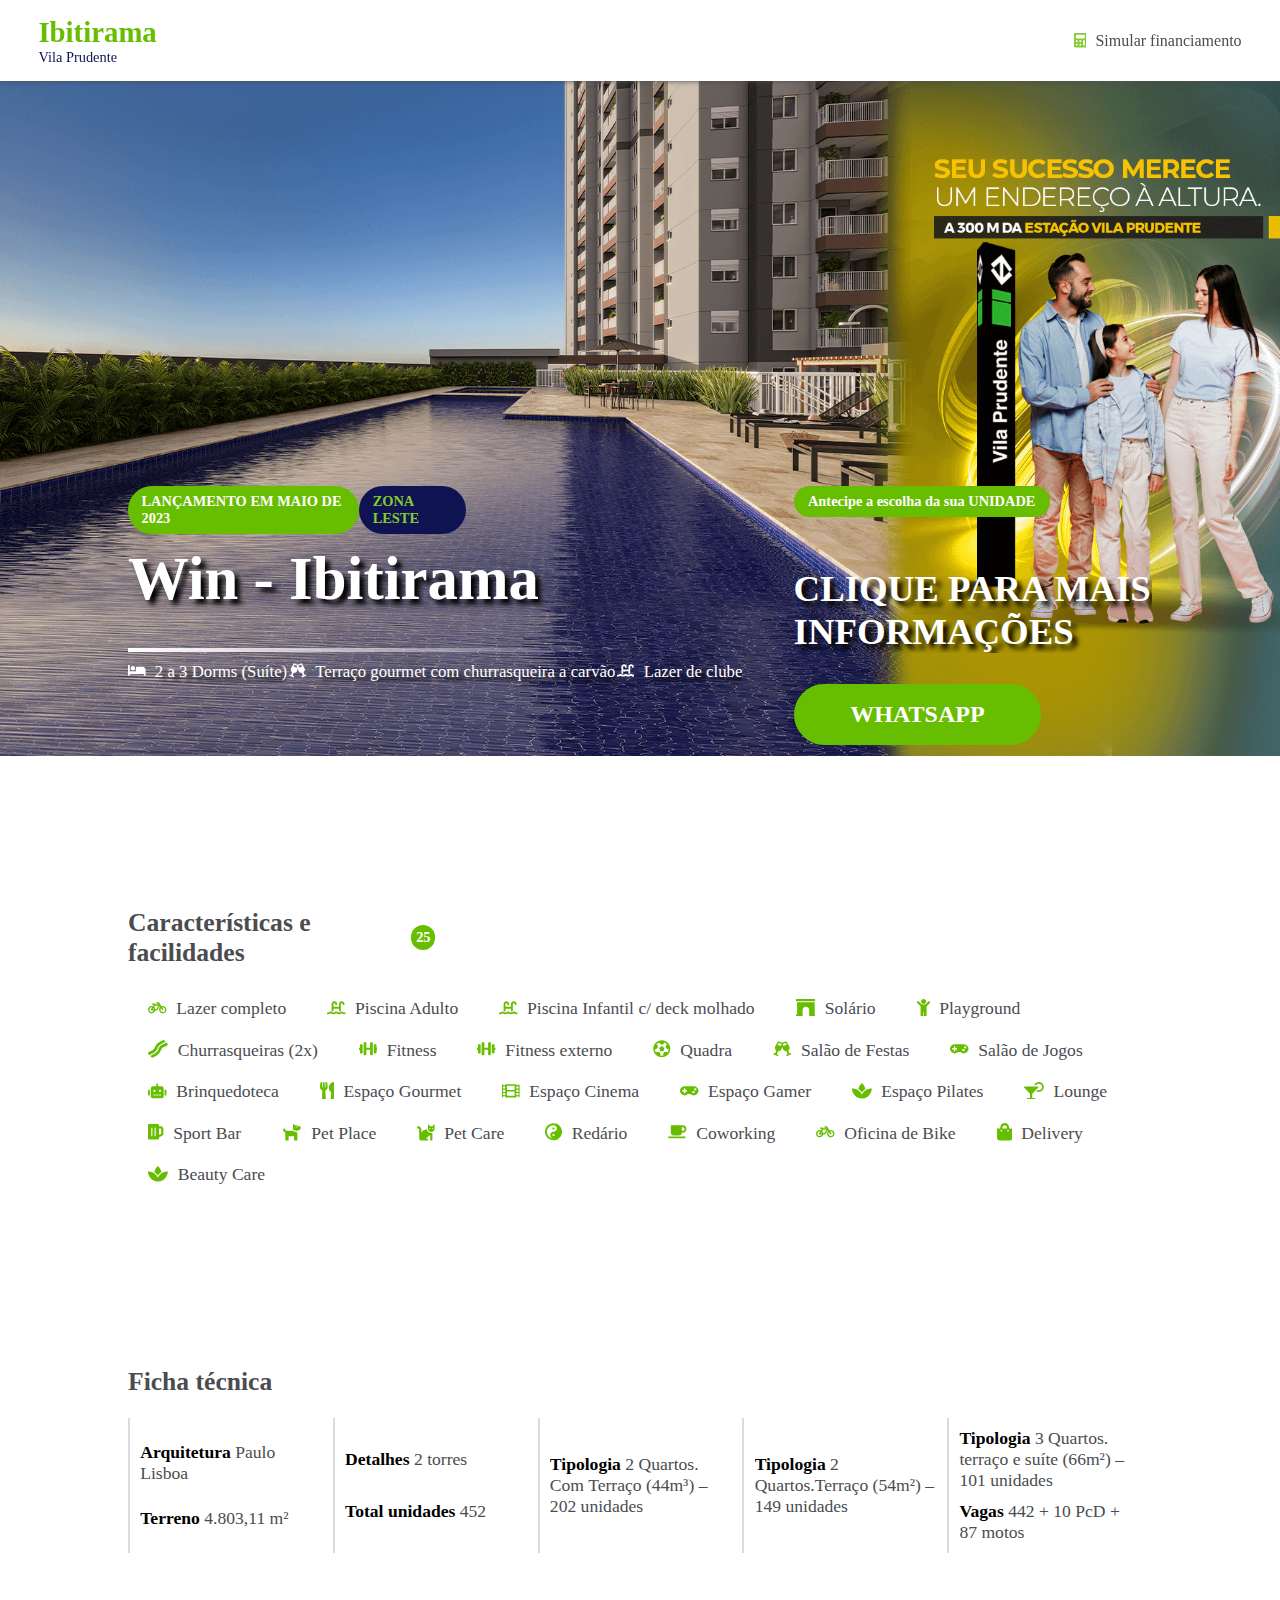
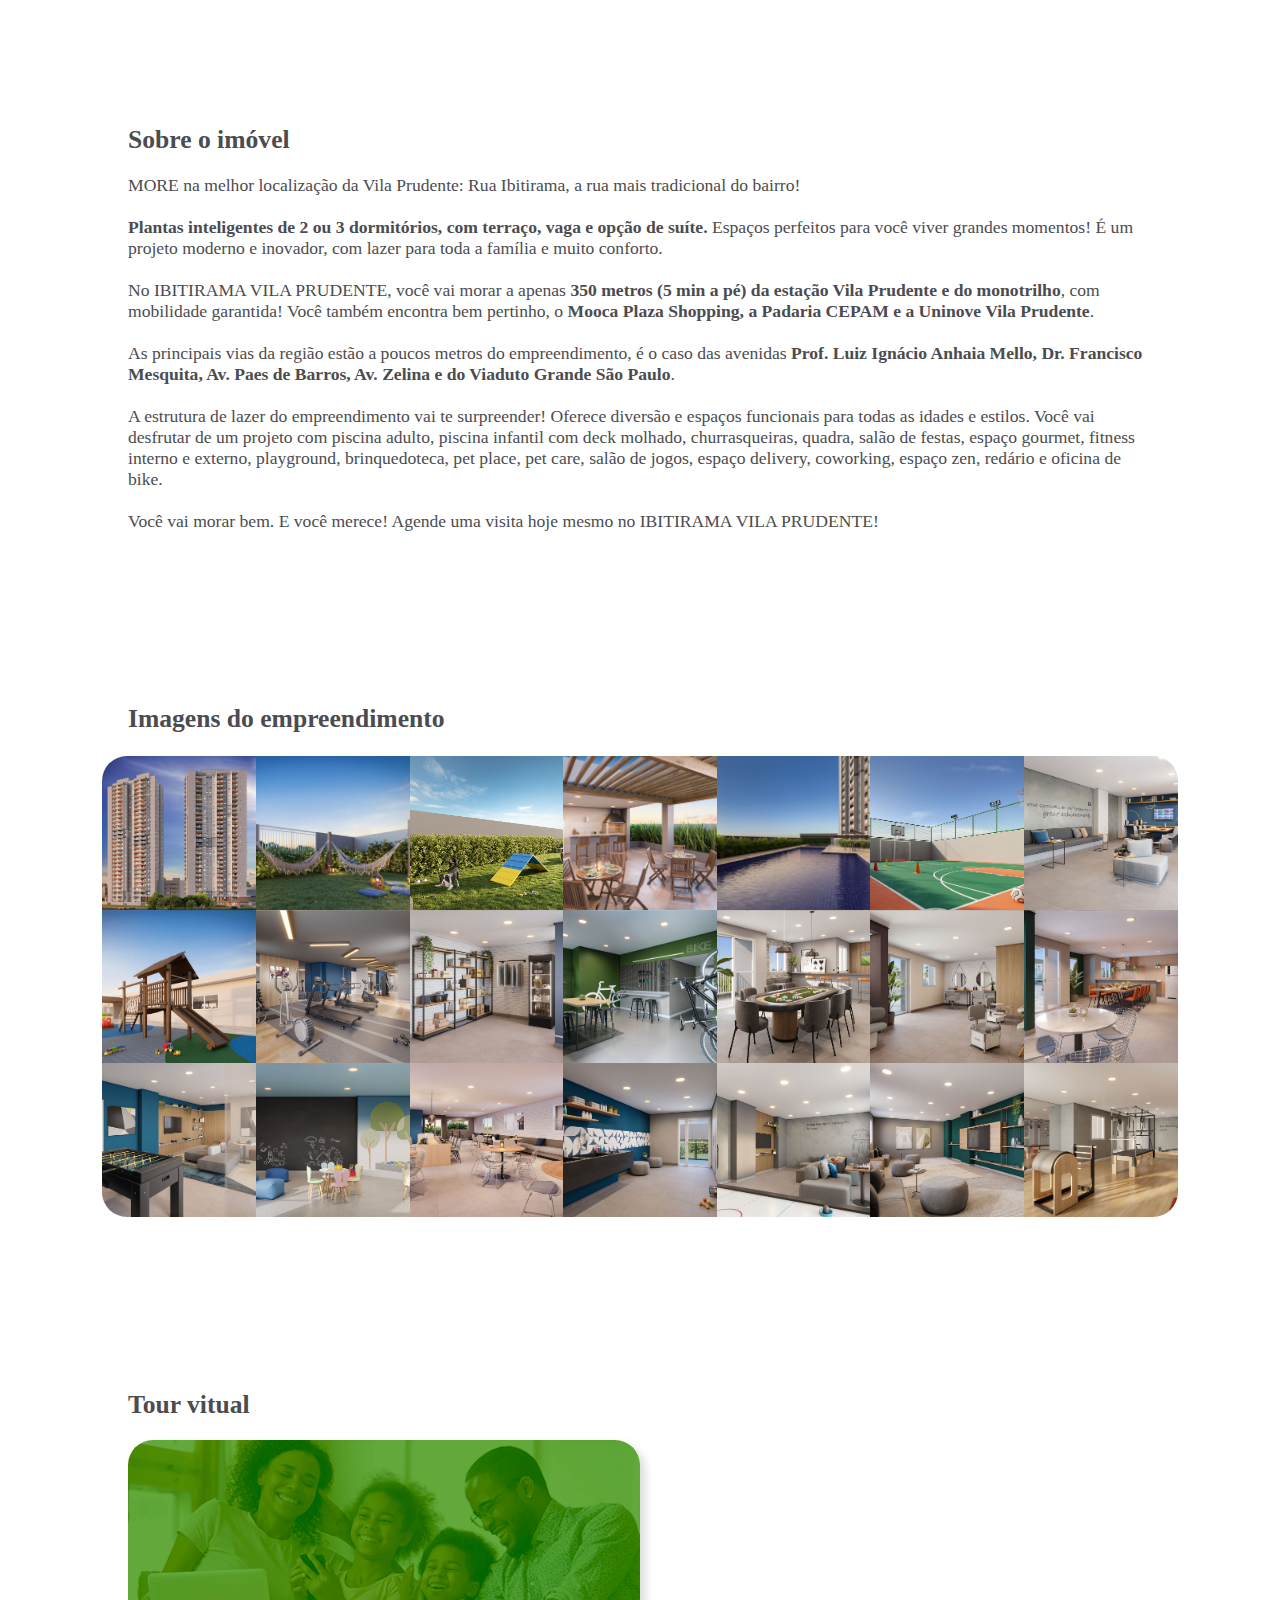
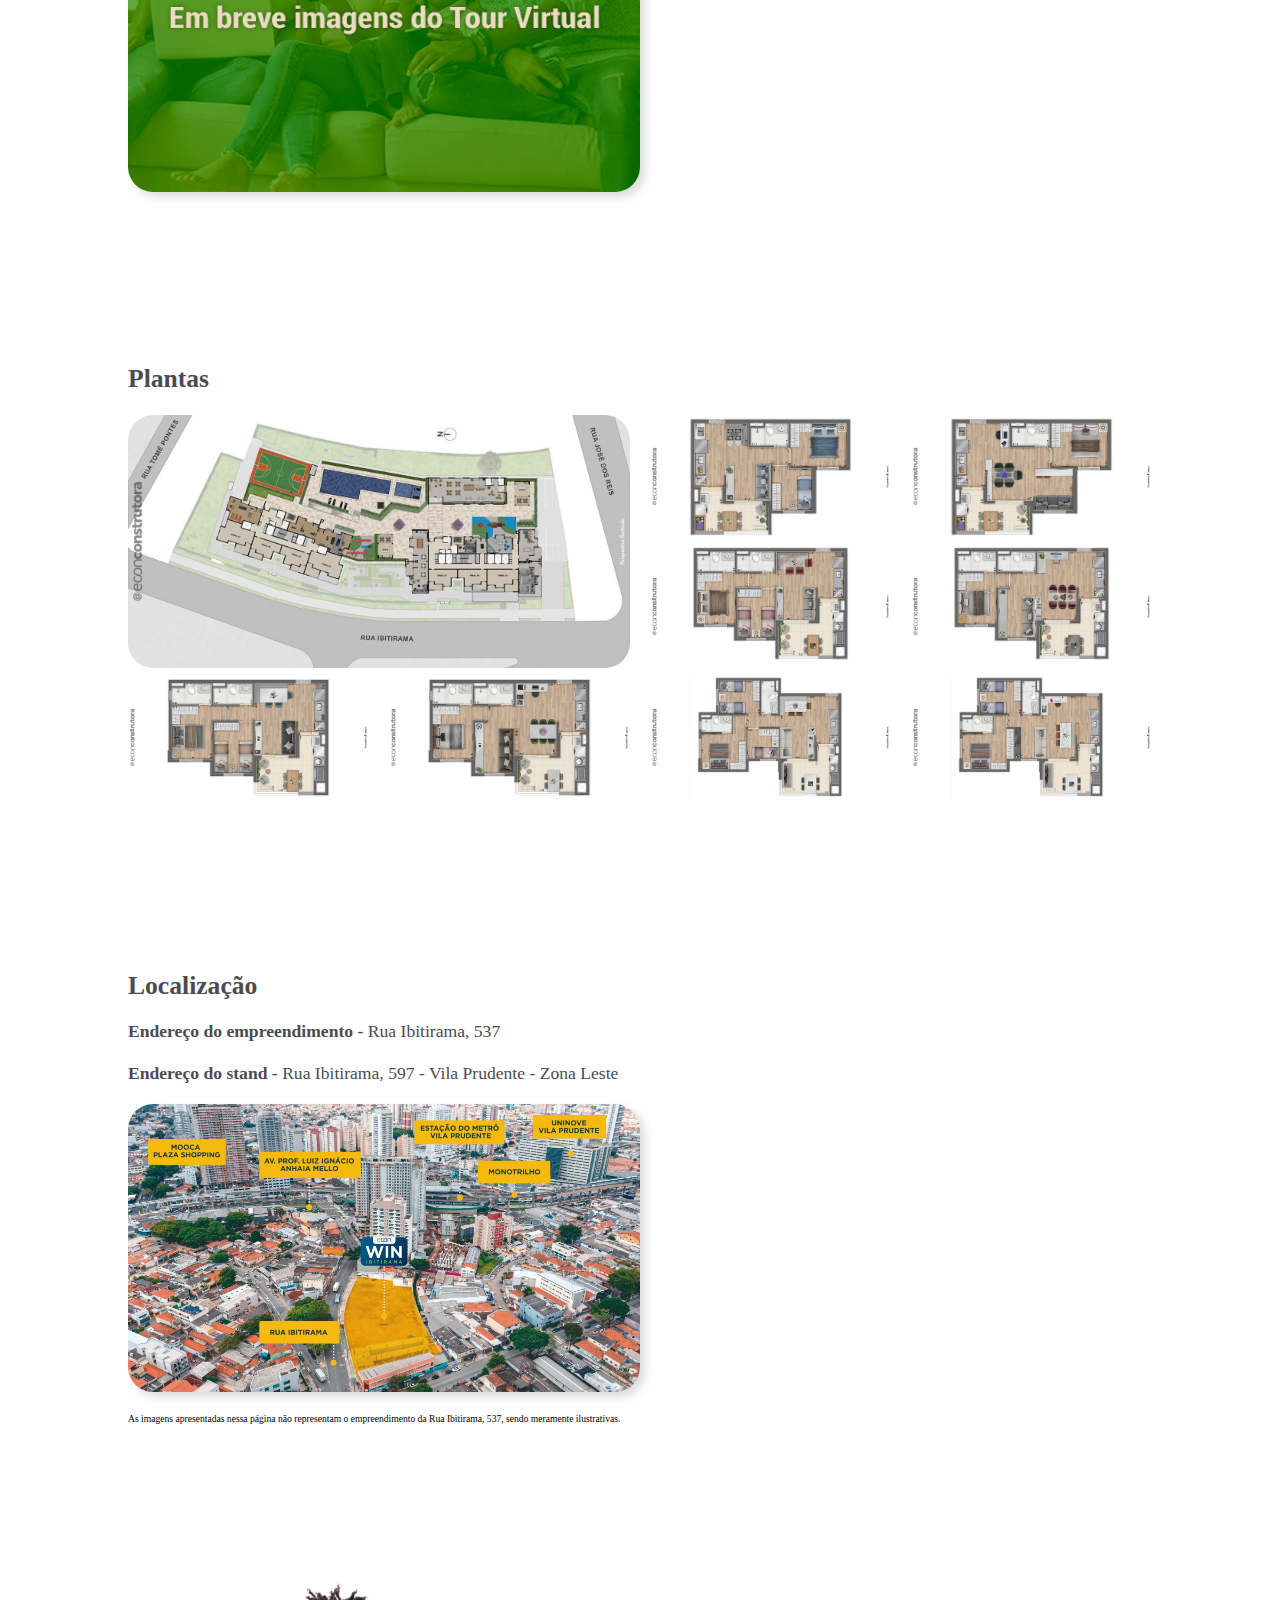
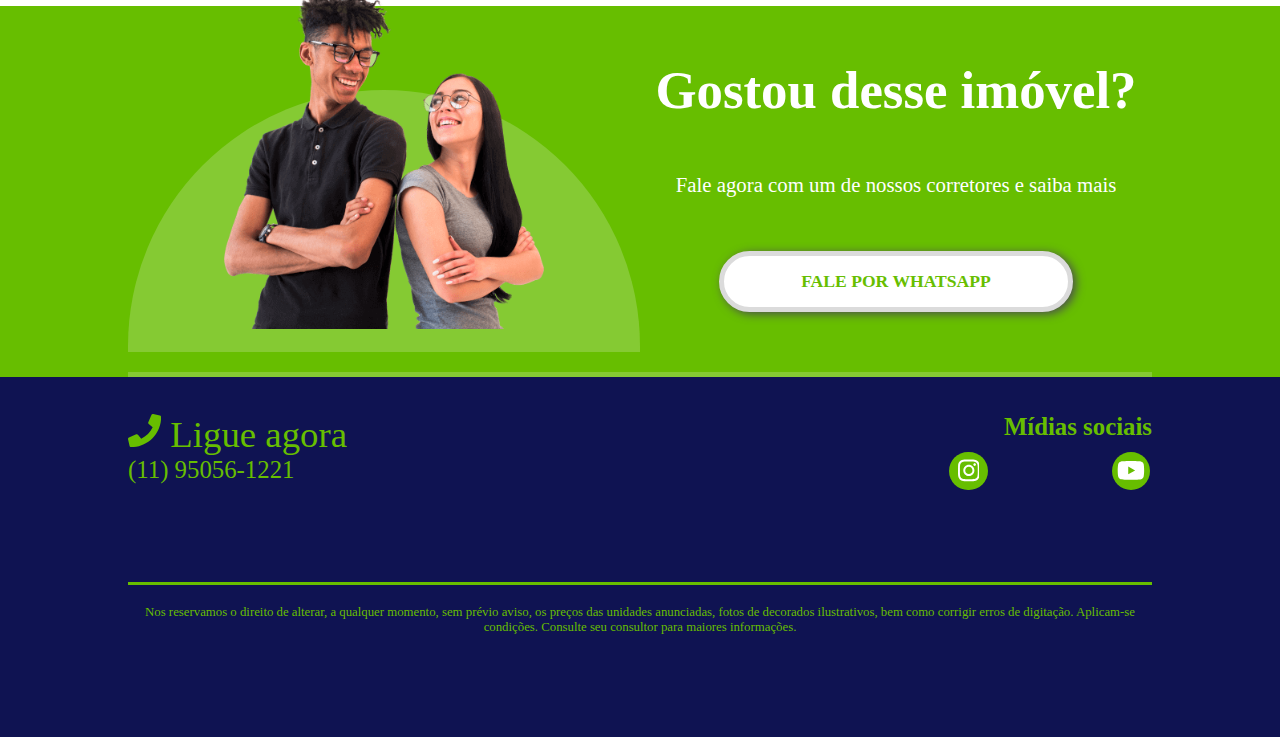
==== commit e5880c70: "Atualização de texto e botões de contato" ====
--- a/index.html
+++ b/index.html
@@ -42,8 +42,8 @@
                     <p>Antecipe a escolha da sua UNIDADE</p>
                 </div>
                 <div class="buttonSignIn">
-                    <p>FAÇA SEU CADASTRO</p>
-                    <a href="">CADASTRAR</a>
+                    <p>CLIQUE PARA MAIS INFORMAÇÕES</p>
+                    <a href="https://api.whatsapp.com/send?phone=5511950561221" target="_blank">WHATSAPP</a>
                 </div>
             </div>
             
@@ -113,31 +113,20 @@
             <div class="title">
                 <h2>Sobre o imóvel</h2>
             </div>
-            <p>Temos o prazer de apresentar um grande lançamento nesta tradicional rua do bairro!
-                <br>
-                MORE na melhor localização da Vila Prudente: Rua Ibitirama.
-                <br><br>
-                <strong>Plantas inteligentes de 2 ou 3 dormitórios, com terraço, vaga e opção de suíte.</strong> Espaços
-                perfeitos para você viver grandes momentos! É um projeto moderno e inovador, com lazer
-                para toda a família e muito conforto.
-                <br><br>
-                <strong>IBITIRAMA VILA PRUDENTE</strong>, você vai morar a apenas 350 m (5 min a pé) da estação Vila
-                Prudente e do monotrilho, com mobilidade garantida! Pertinho do <strong>IBITIRAMA VILA
-                PRUDENTE</strong>, você também encontra o <strong>Mooca Plaza Shopping</strong>, a <strong>Padaria CEPAM</strong> e a <strong>Uninove
-                Vila Prudente.</strong>
-                <br><br>
-                As principais vias da região estão a poucos metros do empreendimento, caso das avenidas
-                Prof. Luiz Ignácio Anhaia Mello, Dr. Francisco Mesquita, Paes de Barros, Zelina e do Viaduto
-                Grande São Paulo.
-                <br><br>
-                A estrutura de lazer do <strong>IBITIRAMA VILA PRUDENTE</strong> vai te surpreender! O empreendimento
-                oferece diversão e espaços funcionais para todas as idades e estilos. Você vai desfrutar de um
-                projeto com <strong>piscina adulto, piscina infantil com deck molhado, churrasqueiras, quadra, salão
-                de festas, espaço gourmet, fitness interno e externo, playground, brinquedoteca, pet place,
-                pet care, salão de jogos, espaço delivery, coworking, espaço zen, redário e oficina de bike.</strong>
-                <br><br>
-                Você vai morar bem. E você merece!<br>
-                Agende uma visita hoje mesmo <strong>IBITIRAMA VILA PRUDENTE!</strong></p>
+            <p>
+                MORE na melhor localização da Vila Prudente: Rua Ibitirama, a rua mais tradicional do bairro!
+                <br><br>
+                <strong>Plantas inteligentes de 2 ou 3 dormitórios, com terraço, vaga e opção de suíte.</strong> Espaços perfeitos para você viver grandes momentos! É um projeto moderno e inovador, com lazer para toda a família e muito conforto.
+                <br><br>
+                No IBITIRAMA VILA PRUDENTE, você vai morar a apenas <strong>350 metros (5 min a pé) da estação Vila Prudente e do monotrilho</strong>, com mobilidade garantida! Você também encontra bem pertinho, o <strong>Mooca Plaza Shopping, a Padaria CEPAM e a Uninove Vila Prudente</strong>.
+                <br><br>
+                As principais vias da região estão a poucos metros do empreendimento, é o caso das avenidas <strong>Prof. Luiz Ignácio Anhaia Mello, Dr. Francisco Mesquita, Av. Paes de Barros, Av. Zelina e do Viaduto Grande São Paulo</strong>.
+                <br><br>
+                A estrutura de lazer do empreendimento vai te surpreender! Oferece diversão e espaços funcionais para todas as idades e estilos. Você vai desfrutar de um projeto com piscina adulto, piscina infantil com deck molhado, churrasqueiras, quadra, salão de festas, espaço gourmet, fitness interno e externo, playground, brinquedoteca, pet place, pet care, salão de jogos, espaço delivery, coworking, espaço zen, redário e oficina de bike.
+                <br><br>
+                Você vai morar bem. E você merece!
+                Agende uma visita hoje mesmo no IBITIRAMA VILA PRUDENTE!
+            </p>
         </div>
         <div class="images">
             <div class="title">
@@ -217,7 +206,7 @@
             <div class="action">
                 <h2>Gostou desse imóvel?</h2>
                 <p>Fale agora com um de nossos corretores e saiba mais</p>
-                <a href="">FALE POR WHATSAPP</a>
+                <a href="https://api.whatsapp.com/send?phone=5511950561221" target="_blank">FALE POR WHATSAPP</a>
             </div>
         </div>
     </section>
@@ -225,16 +214,14 @@
     <footer class="footer">
         <div class="area">
             <div class="contact">
-                <h2><svg data-v-27981fa3="" aria-hidden="true" focusable="false" data-prefix="fas" data-icon="phone" role="img" xmlns="http://www.w3.org/2000/svg" viewBox="0 0 512 512" class="svg-inline--fa fa-phone fa-w-16 fa-rotate-90"><path data-v-27981fa3="" fill="currentColor" d="M493.4 24.6l-104-24c-11.3-2.6-22.9 3.3-27.5 13.9l-48 112c-4.2 9.8-1.4 21.3 6.9 28l60.6 49.6c-36 76.7-98.9 140.5-177.2 177.2l-49.6-60.6c-6.8-8.3-18.2-11.1-28-6.9l-112 48C3.9 366.5-2 378.1.6 389.4l24 104C27.1 504.2 36.7 512 48 512c256.1 0 464-207.5 464-464 0-11.2-7.7-20.9-18.6-23.4z" class=""></path></svg> Ligue agora</h2>
-                <p>(11) 98765-4321</p>
+                <a href="tel:+5511950561221"><svg data-v-27981fa3="" aria-hidden="true" focusable="false" data-prefix="fas" data-icon="phone" role="img" xmlns="http://www.w3.org/2000/svg" viewBox="0 0 512 512" class="svg-inline--fa fa-phone fa-w-16 fa-rotate-90"><path data-v-27981fa3="" fill="currentColor" d="M493.4 24.6l-104-24c-11.3-2.6-22.9 3.3-27.5 13.9l-48 112c-4.2 9.8-1.4 21.3 6.9 28l60.6 49.6c-36 76.7-98.9 140.5-177.2 177.2l-49.6-60.6c-6.8-8.3-18.2-11.1-28-6.9l-112 48C3.9 366.5-2 378.1.6 389.4l24 104C27.1 504.2 36.7 512 48 512c256.1 0 464-207.5 464-464 0-11.2-7.7-20.9-18.6-23.4z" class=""></path></svg> Ligue agora</a>
+                <p>(11) 95056-1221</p>
             </div>
             <div class="medias">
                 <p>Mídias sociais</p>
                 <div class="icons">
-                    <a href=""><svg data-v-27981fa3="" aria-hidden="true" focusable="false" data-prefix="fab" data-icon="facebook-f" role="img" xmlns="http://www.w3.org/2000/svg" viewBox="0 0 320 512" class="svg-inline--fa fa-facebook-f fa-w-10"><path data-v-27981fa3="" fill="currentColor" d="M279.14 288l14.22-92.66h-88.91v-60.13c0-25.35 12.42-50.06 52.24-50.06h40.42V6.26S260.43 0 225.36 0c-73.22 0-121.08 44.38-121.08 124.72v70.62H22.89V288h81.39v224h100.17V288z" class=""></path></svg></a>
-                <a href=""><svg data-v-27981fa3="" aria-hidden="true" focusable="false" data-prefix="fab" data-icon="instagram" role="img" xmlns="http://www.w3.org/2000/svg" viewBox="0 0 448 512" class="svg-inline--fa fa-instagram fa-w-14"><path data-v-27981fa3="" fill="currentColor" d="M224.1 141c-63.6 0-114.9 51.3-114.9 114.9s51.3 114.9 114.9 114.9S339 319.5 339 255.9 287.7 141 224.1 141zm0 189.6c-41.1 0-74.7-33.5-74.7-74.7s33.5-74.7 74.7-74.7 74.7 33.5 74.7 74.7-33.6 74.7-74.7 74.7zm146.4-194.3c0 14.9-12 26.8-26.8 26.8-14.9 0-26.8-12-26.8-26.8s12-26.8 26.8-26.8 26.8 12 26.8 26.8zm76.1 27.2c-1.7-35.9-9.9-67.7-36.2-93.9-26.2-26.2-58-34.4-93.9-36.2-37-2.1-147.9-2.1-184.9 0-35.8 1.7-67.6 9.9-93.9 36.1s-34.4 58-36.2 93.9c-2.1 37-2.1 147.9 0 184.9 1.7 35.9 9.9 67.7 36.2 93.9s58 34.4 93.9 36.2c37 2.1 147.9 2.1 184.9 0 35.9-1.7 67.7-9.9 93.9-36.2 26.2-26.2 34.4-58 36.2-93.9 2.1-37 2.1-147.8 0-184.8zM398.8 388c-7.8 19.6-22.9 34.7-42.6 42.6-29.5 11.7-99.5 9-132.1 9s-102.7 2.6-132.1-9c-19.6-7.8-34.7-22.9-42.6-42.6-11.7-29.5-9-99.5-9-132.1s-2.6-102.7 9-132.1c7.8-19.6 22.9-34.7 42.6-42.6 29.5-11.7 99.5-9 132.1-9s102.7-2.6 132.1 9c19.6 7.8 34.7 22.9 42.6 42.6 11.7 29.5 9 99.5 9 132.1s2.7 102.7-9 132.1z" class=""></path></svg></a>
-                <a href=""><svg data-v-27981fa3="" aria-hidden="true" focusable="false" data-prefix="fab" data-icon="youtube" role="img" xmlns="http://www.w3.org/2000/svg" viewBox="0 0 576 512" class="svg-inline--fa fa-youtube fa-w-18"><path data-v-27981fa3="" fill="currentColor" d="M549.655 124.083c-6.281-23.65-24.787-42.276-48.284-48.597C458.781 64 288 64 288 64S117.22 64 74.629 75.486c-23.497 6.322-42.003 24.947-48.284 48.597-11.412 42.867-11.412 132.305-11.412 132.305s0 89.438 11.412 132.305c6.281 23.65 24.787 41.5 48.284 47.821C117.22 448 288 448 288 448s170.78 0 213.371-11.486c23.497-6.321 42.003-24.171 48.284-47.821 11.412-42.867 11.412-132.305 11.412-132.305s0-89.438-11.412-132.305zm-317.51 213.508V175.185l142.739 81.205-142.739 81.201z" class=""></path></svg></a>
-                <a href=""><svg data-v-27981fa3="" aria-hidden="true" focusable="false" data-prefix="fab" data-icon="twitter" role="img" xmlns="http://www.w3.org/2000/svg" viewBox="0 0 512 512" class="svg-inline--fa fa-twitter fa-w-16"><path data-v-27981fa3="" fill="currentColor" d="M459.37 151.716c.325 4.548.325 9.097.325 13.645 0 138.72-105.583 298.558-298.558 298.558-59.452 0-114.68-17.219-161.137-47.106 8.447.974 16.568 1.299 25.34 1.299 49.055 0 94.213-16.568 130.274-44.832-46.132-.975-84.792-31.188-98.112-72.772 6.498.974 12.995 1.624 19.818 1.624 9.421 0 18.843-1.3 27.614-3.573-48.081-9.747-84.143-51.98-84.143-102.985v-1.299c13.969 7.797 30.214 12.67 47.431 13.319-28.264-18.843-46.781-51.005-46.781-87.391 0-19.492 5.197-37.36 14.294-52.954 51.655 63.675 129.3 105.258 216.365 109.807-1.624-7.797-2.599-15.918-2.599-24.04 0-57.828 46.782-104.934 104.934-104.934 30.213 0 57.502 12.67 76.67 33.137 23.715-4.548 46.456-13.32 66.599-25.34-7.798 24.366-24.366 44.833-46.132 57.827 21.117-2.273 41.584-8.122 60.426-16.243-14.292 20.791-32.161 39.308-52.628 54.253z" class=""></path></svg></a>
+                    <a href="https://www.instagram.com/bellonbroker/" target="_blank"><svg data-v-27981fa3="" aria-hidden="true" focusable="false" data-prefix="fab" data-icon="instagram" role="img" xmlns="http://www.w3.org/2000/svg" viewBox="0 0 448 512" class="svg-inline--fa fa-instagram fa-w-14"><path data-v-27981fa3="" fill="currentColor" d="M224.1 141c-63.6 0-114.9 51.3-114.9 114.9s51.3 114.9 114.9 114.9S339 319.5 339 255.9 287.7 141 224.1 141zm0 189.6c-41.1 0-74.7-33.5-74.7-74.7s33.5-74.7 74.7-74.7 74.7 33.5 74.7 74.7-33.6 74.7-74.7 74.7zm146.4-194.3c0 14.9-12 26.8-26.8 26.8-14.9 0-26.8-12-26.8-26.8s12-26.8 26.8-26.8 26.8 12 26.8 26.8zm76.1 27.2c-1.7-35.9-9.9-67.7-36.2-93.9-26.2-26.2-58-34.4-93.9-36.2-37-2.1-147.9-2.1-184.9 0-35.8 1.7-67.6 9.9-93.9 36.1s-34.4 58-36.2 93.9c-2.1 37-2.1 147.9 0 184.9 1.7 35.9 9.9 67.7 36.2 93.9s58 34.4 93.9 36.2c37 2.1 147.9 2.1 184.9 0 35.9-1.7 67.7-9.9 93.9-36.2 26.2-26.2 34.4-58 36.2-93.9 2.1-37 2.1-147.8 0-184.8zM398.8 388c-7.8 19.6-22.9 34.7-42.6 42.6-29.5 11.7-99.5 9-132.1 9s-102.7 2.6-132.1-9c-19.6-7.8-34.7-22.9-42.6-42.6-11.7-29.5-9-99.5-9-132.1s-2.6-102.7 9-132.1c7.8-19.6 22.9-34.7 42.6-42.6 29.5-11.7 99.5-9 132.1-9s102.7-2.6 132.1 9c19.6 7.8 34.7 22.9 42.6 42.6 11.7 29.5 9 99.5 9 132.1s2.7 102.7-9 132.1z" class=""></path></svg></a>
+                    <a href="https://www.youtube.com/@econconstrutora" target="_blank"><svg data-v-27981fa3="" aria-hidden="true" focusable="false" data-prefix="fab" data-icon="youtube" role="img" xmlns="http://www.w3.org/2000/svg" viewBox="0 0 576 512" class="svg-inline--fa fa-youtube fa-w-18"><path data-v-27981fa3="" fill="currentColor" d="M549.655 124.083c-6.281-23.65-24.787-42.276-48.284-48.597C458.781 64 288 64 288 64S117.22 64 74.629 75.486c-23.497 6.322-42.003 24.947-48.284 48.597-11.412 42.867-11.412 132.305-11.412 132.305s0 89.438 11.412 132.305c6.281 23.65 24.787 41.5 48.284 47.821C117.22 448 288 448 288 448s170.78 0 213.371-11.486c23.497-6.321 42.003-24.171 48.284-47.821 11.412-42.867 11.412-132.305 11.412-132.305s0-89.438-11.412-132.305zm-317.51 213.508V175.185l142.739 81.205-142.739 81.201z" class=""></path></svg></a>
                 </div>
                 
             </div>
--- a/css/style.css
+++ b/css/style.css
@@ -28,11 +28,11 @@
   padding: 1.5vh 3vw;
 }
 .header .icon h2 {
-  font-size: 2em;
+  font-size: 1.8em;
   color: #67be00;
 }
 .header .icon p {
-  font-size: 1.1em;
+  font-size: 0.9em;
   color: #0f1352;
 }
 .header .budget {
@@ -45,7 +45,7 @@
 }
 .header .budget a {
   text-decoration: none;
-  font-size: 1.2em;
+  font-size: 1em;
   color: #4b4c50;
   transition: 0.3s ease;
 }
@@ -55,12 +55,12 @@
   color: #85ca33;
 }
 .header .budget a .svg-inline--fa.fa-w-20 {
-  width: 1.25em;
+  width: 1.05em;
 }
 .header .budget a .svg-inline--fa {
   display: inline-block;
   font-size: inherit;
-  height: 1em;
+  height: 0.9em;
   vertical-align: -0.125em;
 }
 .header .budget a:hover {
@@ -75,7 +75,7 @@
   background-position: top;
   background-size: cover;
   background-repeat: no-repeat;
-  box-shadow: 0 0 5px #4b4c50;
+  box-shadow: 0 3 5px #4b4c50;
   display: flex;
   flex-direction: column;
   justify-content: flex-end;
@@ -106,14 +106,14 @@
   align-items: center;
 }
 .banner .title .data .row .date {
-  font-size: 1.1em;
+  font-size: 0.9em;
   font-weight: bold;
   background: #67be00;
   padding: 2% 4%;
   border-radius: 25px;
 }
 .banner .title .data .row .region {
-  font-size: 1.1em;
+  font-size: 0.9em;
   font-weight: bold;
   color: #85ca33;
   background: #0f1352;
@@ -121,7 +121,7 @@
   border-radius: 25px;
 }
 .banner .title .data .local {
-  font-size: 4em;
+  font-size: 3.8em;
   font-weight: bold;
   width: 100%;
   height: 40%;
@@ -145,7 +145,7 @@
   align-items: start;
 }
 .banner .title .data .inf p {
-  font-size: 1.25em;
+  font-size: 1.05em;
   text-shadow: 5px 5px 5px black;
 }
 .banner .title .data .inf p svg {
@@ -154,7 +154,7 @@
   color: #ffffff;
 }
 .banner .title .data .inf p .svg-inline--fa.fa-w-20 {
-  width: 1.25em;
+  width: 1.05em;
 }
 .banner .title .data .inf p .svg-inline--fa {
   display: inline-block;
@@ -178,7 +178,7 @@
   align-items: center;
 }
 .banner .title .signin .text p {
-  font-size: 1.1em;
+  font-size: 0.9em;
   font-weight: bold;
   color: #ffffff;
   background: #67be00;
@@ -194,30 +194,32 @@
   align-items: start;
 }
 .banner .title .signin .buttonSignIn p {
-  font-size: 2.5em;
+  font-size: 2.3em;
   font-weight: bold;
   color: #ffffff;
   text-shadow: 5px 5px 5px black;
 }
 .banner .title .signin .buttonSignIn a {
   padding: 4% 15%;
-  background: #0f1352;
+  background: #67be00;
+  border: 3px solid #67be00;
   color: #ffffff;
   border-radius: 100px;
-  font-size: 1.7em;
+  font-size: 1.5em;
   font-weight: bold;
   text-decoration: none;
   margin-bottom: 3%;
   transition: 0.3s ease;
 }
 .banner .title .signin .buttonSignIn a:hover {
-  background: #2973cc;
-  color: #ffffff;
+  background: #ffffff;
+  border: 3px solid #67be00;
+  color: #67be00;
 }
 
 .about {
   background: #ffffff;
-  min-height: 475vh;
+  min-height: 450vh;
   display: flex;
   flex-direction: column;
   justify-content: space-evenly;
@@ -234,11 +236,11 @@
   align-items: center;
 }
 .about .facilities .title h2 {
-  font-size: 1.8em;
+  font-size: 1.6em;
   color: #4b4c50;
 }
 .about .facilities .title span {
-  font-size: 1em;
+  font-size: 0.9em;
   font-weight: bold;
   height: 2vw;
   width: 2vw;
@@ -256,7 +258,7 @@
   flex-wrap: wrap;
 }
 .about .facilities .items p {
-  font-size: 1.3em;
+  font-size: 1.1em;
   color: #4b4c50;
   background: #ffffff;
   padding: 1% 2%;
@@ -269,7 +271,7 @@
   color: #67be00;
 }
 .about .facilities .items p .svg-inline--fa.fa-w-20 {
-  width: 1.25em;
+  width: 1.05em;
 }
 .about .facilities .items p .svg-inline--fa {
   display: inline-block;
@@ -298,7 +300,7 @@
   align-items: center;
 }
 .about .inf .title h2 {
-  font-size: 1.8em;
+  font-size: 1.6em;
   color: #4b4c50;
 }
 .about .inf .items {
@@ -318,7 +320,7 @@
   align-items: flex-start;
 }
 .about .inf .items .item p {
-  font-size: 1.3em;
+  font-size: 1.1em;
   color: #4b4c50;
   overflow-y: hidden;
 }
@@ -337,12 +339,12 @@
   align-items: center;
 }
 .about .description .title h2 {
-  font-size: 1.8em;
+  font-size: 1.6em;
   color: #4b4c50;
 }
 .about .description p {
   padding: 2% 0;
-  font-size: 1.3em;
+  font-size: 1.1em;
   color: #4b4c50;
 }
 .about .images {
@@ -360,7 +362,7 @@
   align-items: center;
 }
 .about .images .title h2 {
-  font-size: 1.8em;
+  font-size: 1.6em;
   color: #4b4c50;
 }
 .about .images .images-area {
@@ -518,7 +520,7 @@
   align-items: center;
 }
 .about .tour .title h2 {
-  font-size: 1.8em;
+  font-size: 1.6em;
   color: #4b4c50;
 }
 .about .tour .tourbanner {
@@ -547,7 +549,7 @@
   align-items: center;
 }
 .about .plants .title h2 {
-  font-size: 1.8em;
+  font-size: 1.6em;
   color: #4b4c50;
 }
 .about .plants .plants-area {
@@ -633,12 +635,12 @@
   margin-bottom: 1%;
 }
 .about .location .title h2 {
-  font-size: 1.8em;
+  font-size: 1.6em;
   color: #4b4c50;
 }
 .about .location .link-local {
   text-decoration: none;
-  font-size: 1.3em;
+  font-size: 1.1em;
   color: #4b4c50;
 }
 .about .location .link-local p {
@@ -663,7 +665,7 @@
   width: 100%;
 }
 .about .location .alert {
-  font-size: 0.8em;
+  font-size: 0.6em;
   margin-bottom: 3%;
 }
 
@@ -725,10 +727,10 @@
   align-items: center;
 }
 .call .row .action h2 {
-  font-size: 3.5em;
+  font-size: 3.3em;
 }
 .call .row .action p {
-  font-size: 1.5em;
+  font-size: 1.3em;
 }
 .call .row .action a {
   text-decoration: none;
@@ -736,7 +738,7 @@
   border: 5px solid #dbdbdb;
   border-radius: 25vw;
   padding: 3% 15%;
-  font-size: 1.3em;
+  font-size: 1.1em;
   font-weight: bold;
   color: #67be00;
   transition: 0.3s ease;
@@ -768,12 +770,26 @@
 .footer .area .contact {
   grid-area: contact;
 }
-.footer .area .contact h2 {
-  font-size: 2.5em;
+.footer .area .contact a {
+  text-decoration: none;
+  font-size: 2.3em;
+  color: #67be00;
   margin-bottom: 2%;
 }
+.footer .area .contact a svg {
+  font-size: 18px;
+  color: #67be00;
+}
+.footer .area .contact a .svg-inline--fa.fa-w-20 {
+  width: 1em;
+}
+.footer .area .contact a .svg-inline--fa {
+  display: inline-block;
+  font-size: inherit;
+  height: 0.9em;
+}
 .footer .area .contact p {
-  font-size: 1.75em;
+  font-size: 1.55em;
 }
 .footer .area .medias {
   grid-area: medias;
@@ -783,7 +799,7 @@
   align-items: flex-end;
 }
 .footer .area .medias p {
-  font-size: 1.75em;
+  font-size: 1.55em;
   font-weight: bold;
 }
 .footer .area .medias .icons {
@@ -815,14 +831,14 @@
 .footer .area .medias .icons a .svg-inline--fa {
   display: inline-block;
   font-size: inherit;
-  height: 1.75em;
+  height: 1.55em;
 }
 .footer .area .conditions {
   grid-area: conditions;
   border-top: 3px solid #67be00;
   padding: 2% 0;
   text-align: center;
-  font-size: 1em;
+  font-size: 0.8em;
 }
 
 /*# sourceMappingURL=style.css.map */
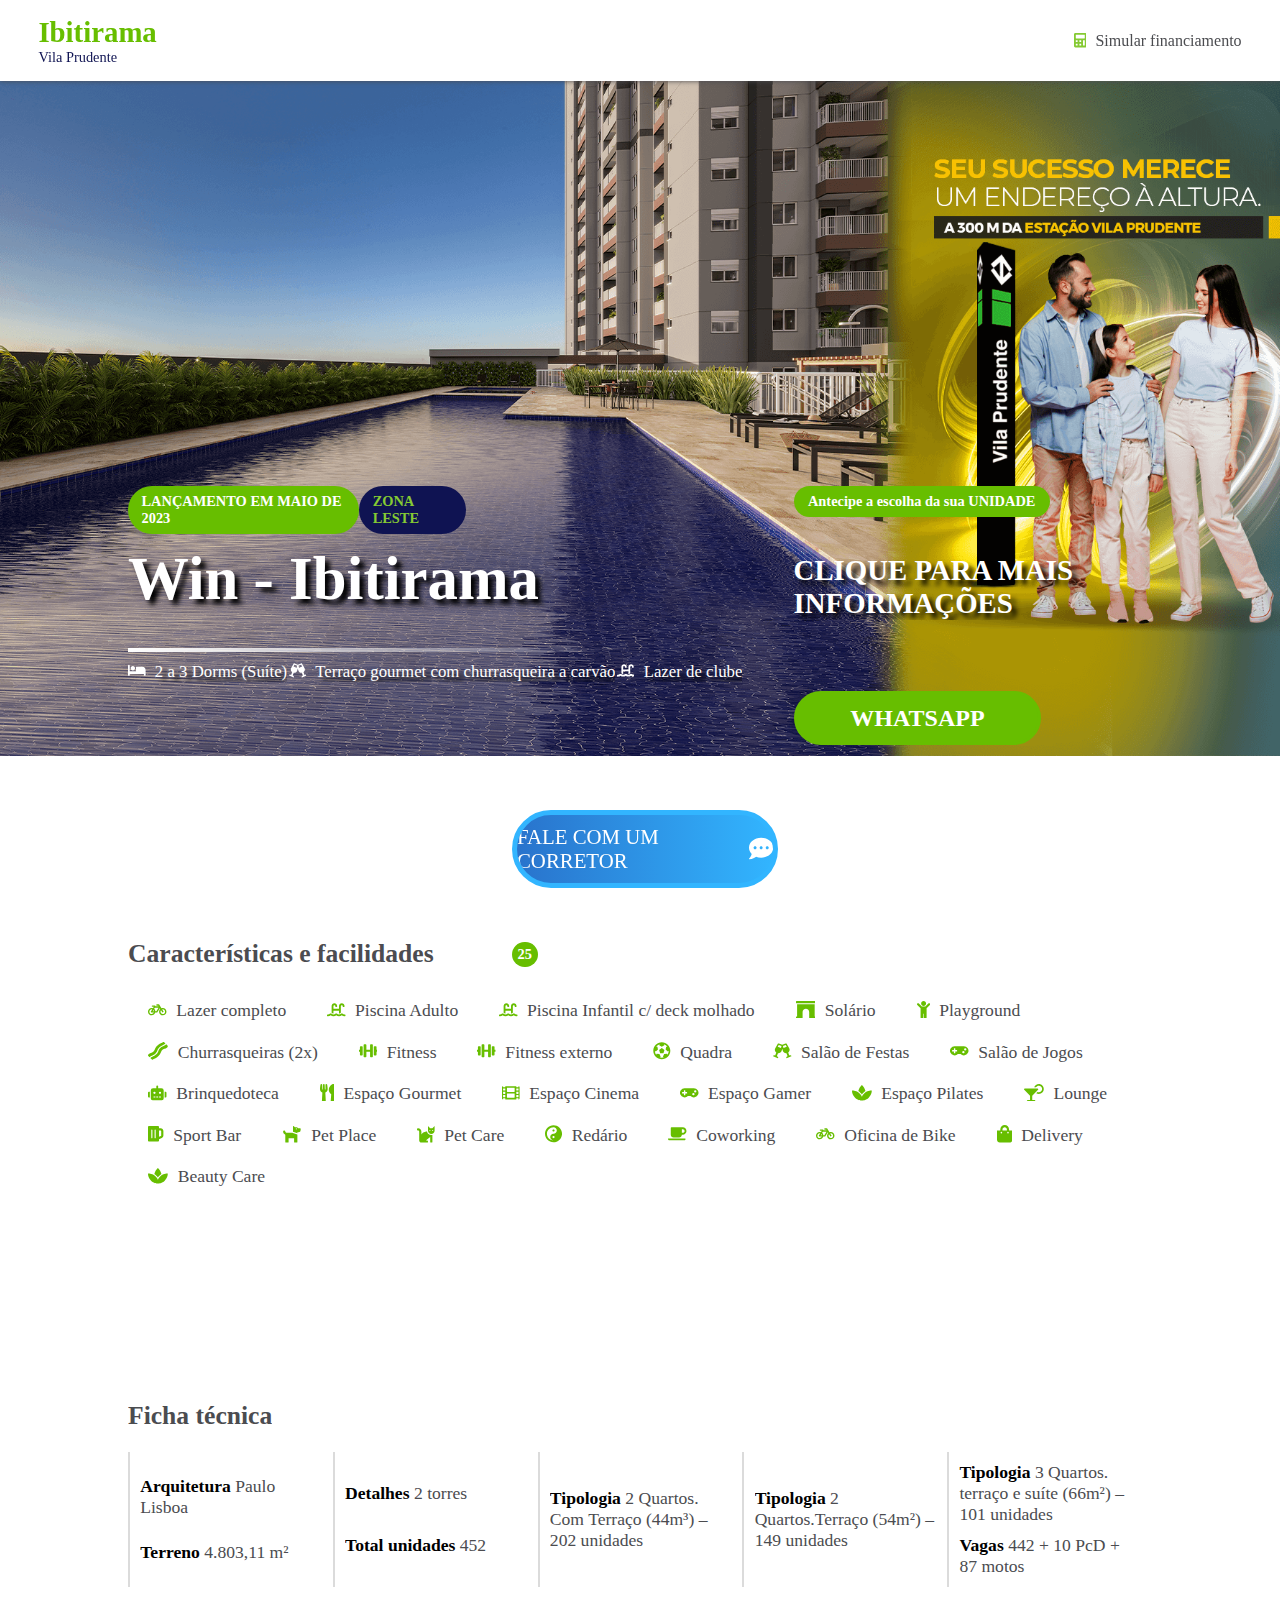
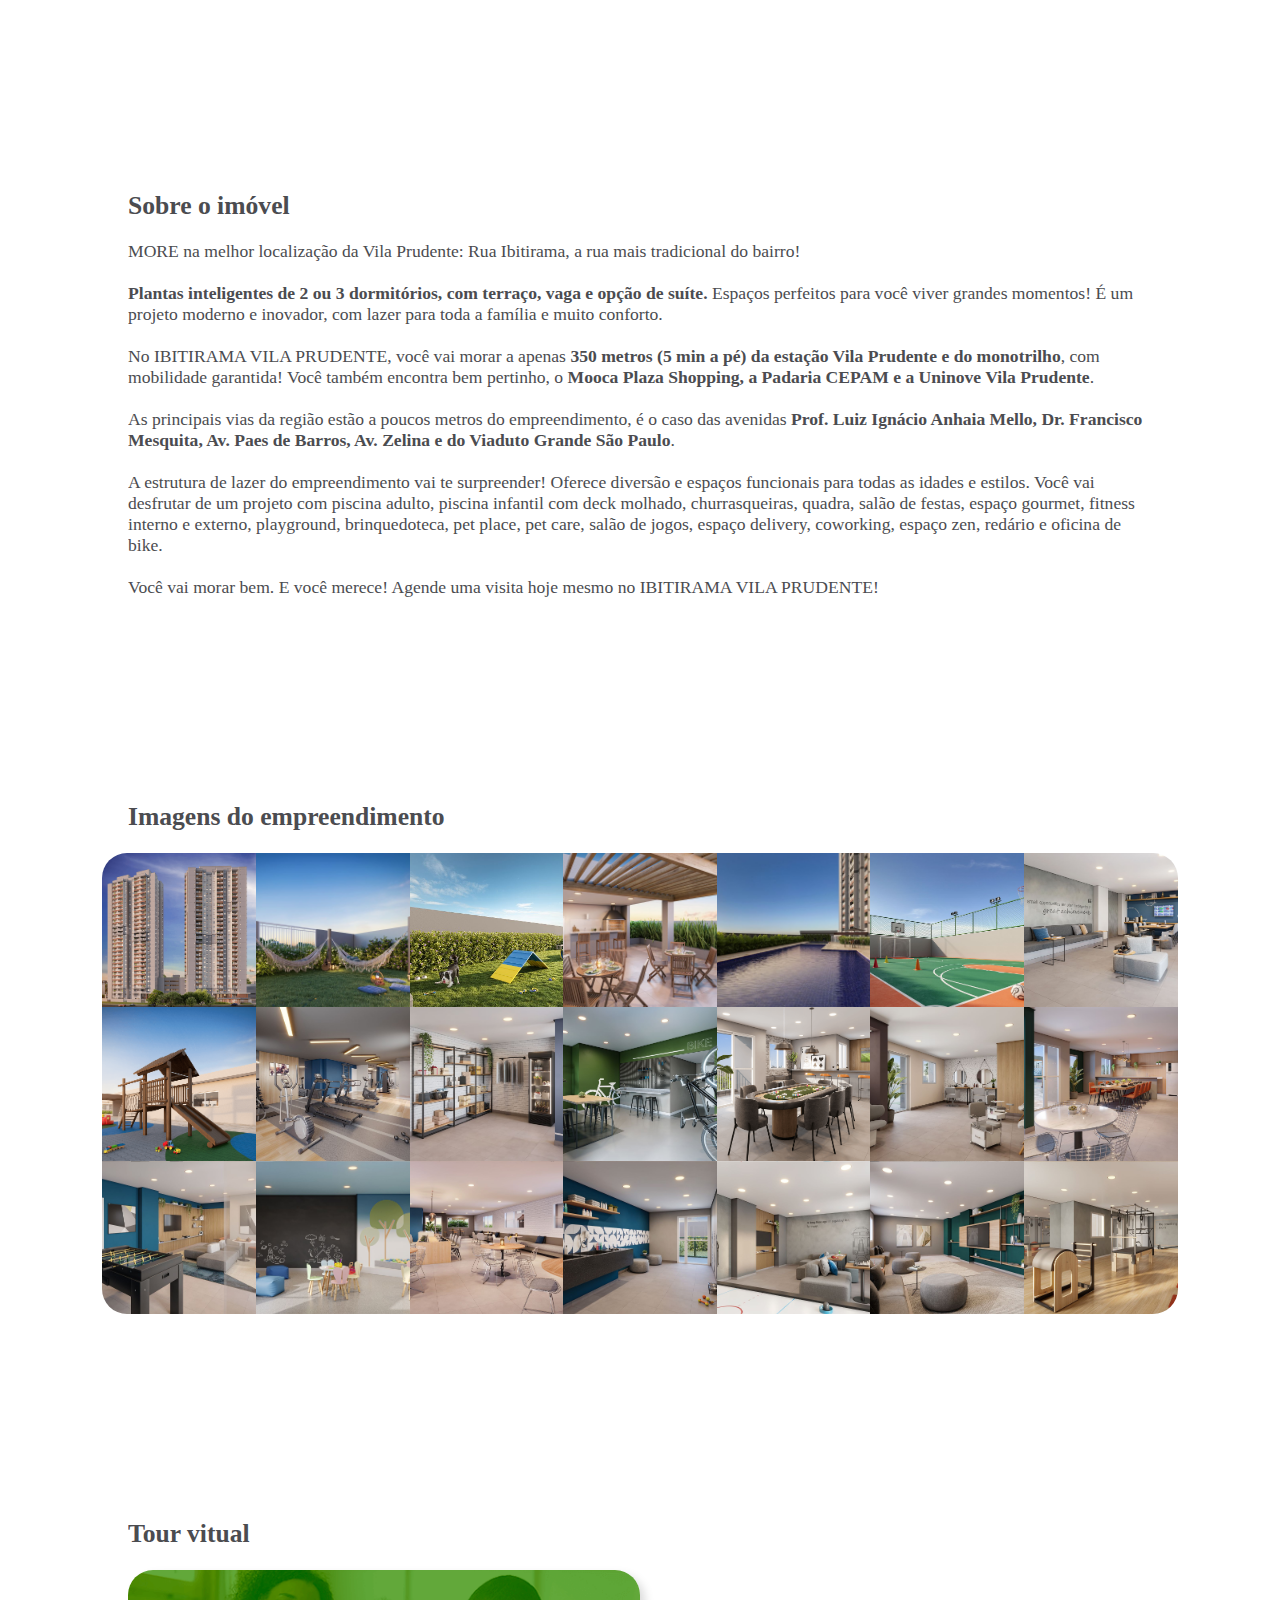
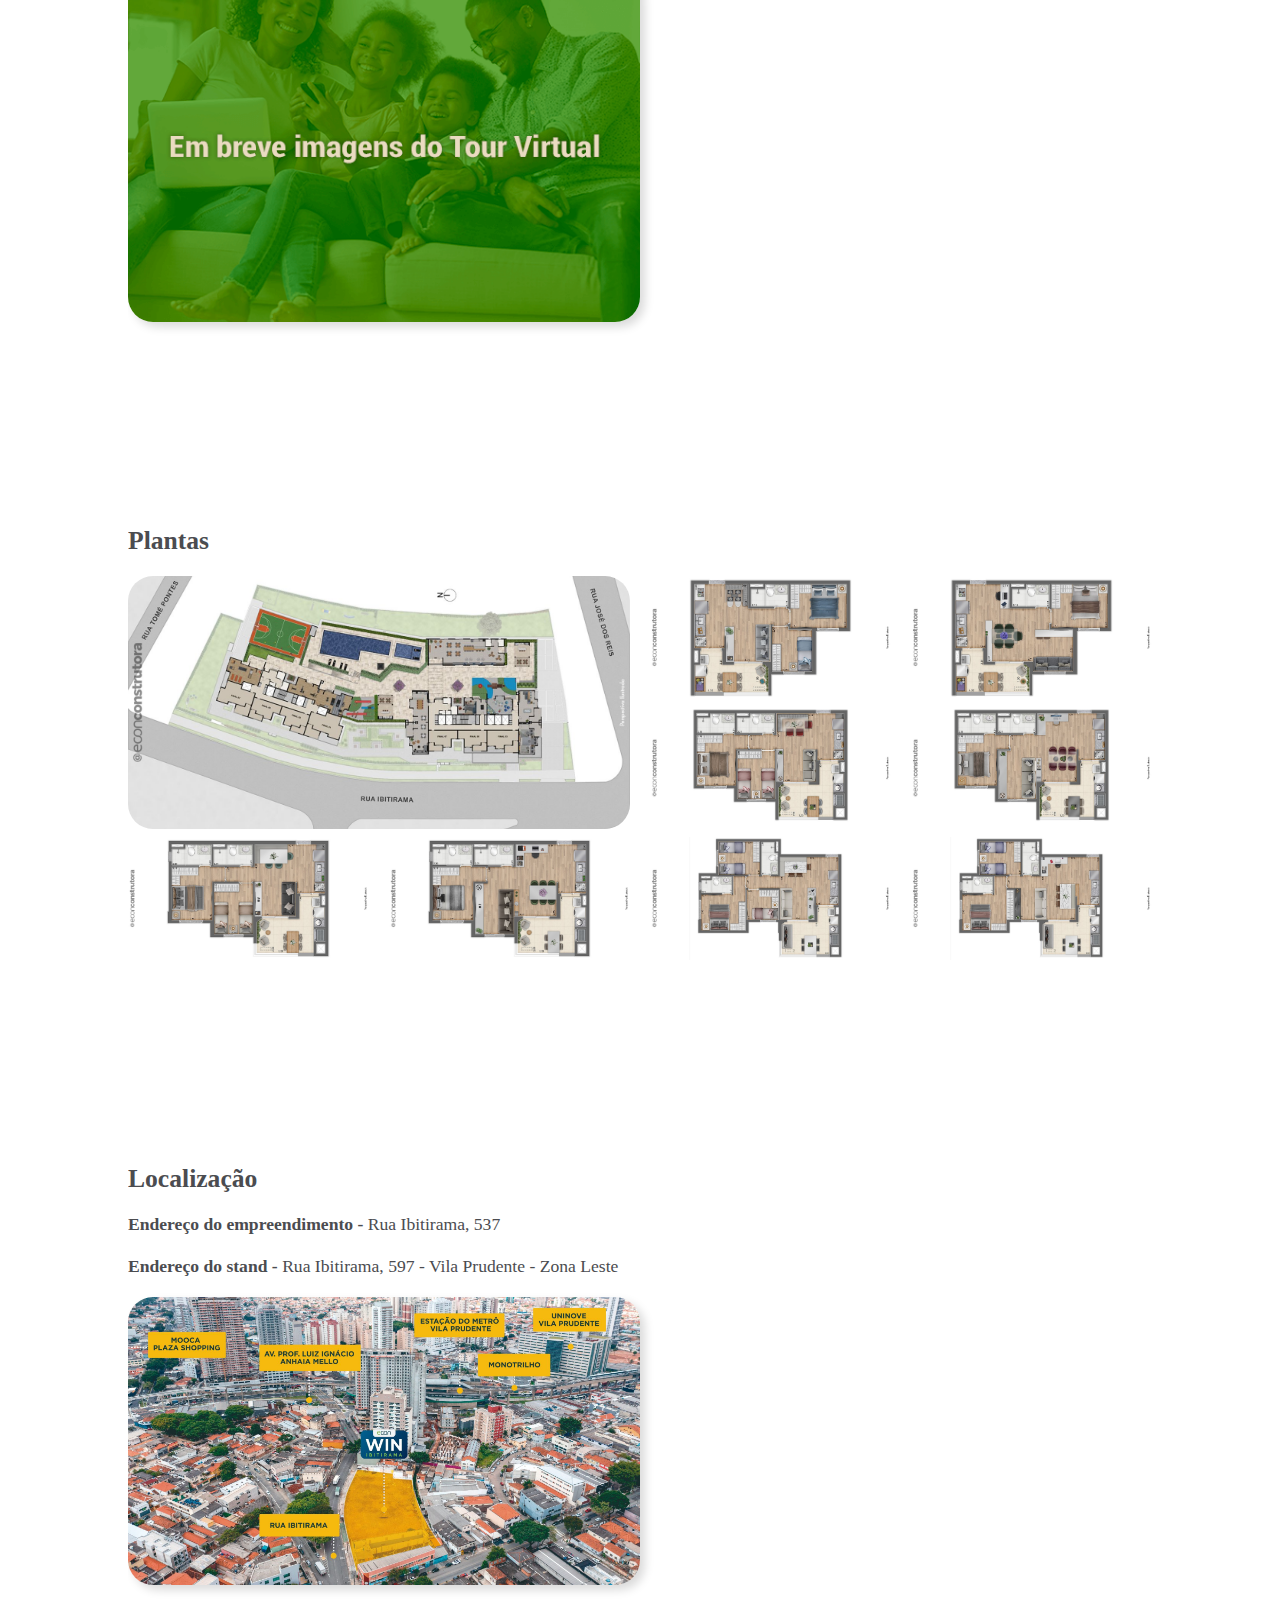
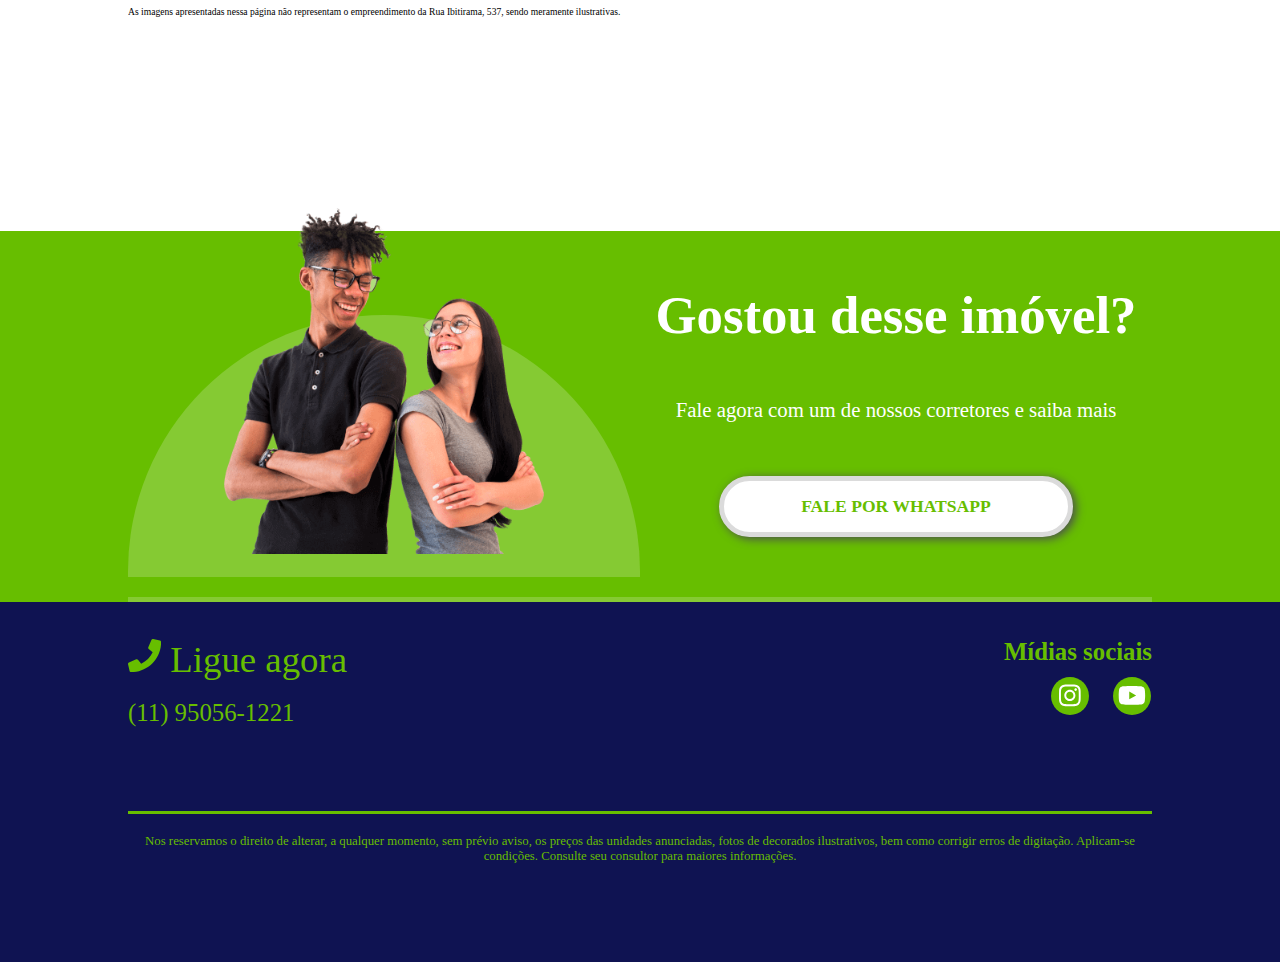
==== commit a64ebb59: "Atualizado botão fixo e ampliação de imagens" ====
--- a/index.html
+++ b/index.html
@@ -19,6 +19,14 @@
             <a href=""><svg aria-hidden="true" focusable="false" data-prefix="fas" data-icon="calculator" role="img" xmlns="http://www.w3.org/2000/svg" viewBox="0 0 448 512" class="svg-inline--fa fa-calculator fa-w-14 fa-rotate-90"><path fill="currentColor" d="M400 0H48C22.4 0 0 22.4 0 48v416c0 25.6 22.4 48 48 48h352c25.6 0 48-22.4 48-48V48c0-25.6-22.4-48-48-48zM128 435.2c0 6.4-6.4 12.8-12.8 12.8H76.8c-6.4 0-12.8-6.4-12.8-12.8v-38.4c0-6.4 6.4-12.8 12.8-12.8h38.4c6.4 0 12.8 6.4 12.8 12.8v38.4zm0-128c0 6.4-6.4 12.8-12.8 12.8H76.8c-6.4 0-12.8-6.4-12.8-12.8v-38.4c0-6.4 6.4-12.8 12.8-12.8h38.4c6.4 0 12.8 6.4 12.8 12.8v38.4zm128 128c0 6.4-6.4 12.8-12.8 12.8h-38.4c-6.4 0-12.8-6.4-12.8-12.8v-38.4c0-6.4 6.4-12.8 12.8-12.8h38.4c6.4 0 12.8 6.4 12.8 12.8v38.4zm0-128c0 6.4-6.4 12.8-12.8 12.8h-38.4c-6.4 0-12.8-6.4-12.8-12.8v-38.4c0-6.4 6.4-12.8 12.8-12.8h38.4c6.4 0 12.8 6.4 12.8 12.8v38.4zm128 128c0 6.4-6.4 12.8-12.8 12.8h-38.4c-6.4 0-12.8-6.4-12.8-12.8V268.8c0-6.4 6.4-12.8 12.8-12.8h38.4c6.4 0 12.8 6.4 12.8 12.8v166.4zm0-256c0 6.4-6.4 12.8-12.8 12.8H76.8c-6.4 0-12.8-6.4-12.8-12.8V76.8C64 70.4 70.4 64 76.8 64h294.4c6.4 0 12.8 6.4 12.8 12.8v102.4z" class=""></path></svg> Simular financiamento</a>
         </div>
     </header>
+
+    <a href="https://api.whatsapp.com/send?phone=5511950561221" class="corretor" target="_blank">FALE COM UM CORRETOR <svg data-v-1b039932="" aria-hidden="true" focusable="false" data-prefix="fas" data-icon="comment-dots" role="img" xmlns="http://www.w3.org/2000/svg" viewBox="0 0 512 512" class="svg-inline--fa fa-comment-dots fa-w-16"><path data-v-1b039932="" fill="currentColor" d="M256 32C114.6 32 0 125.1 0 240c0 49.6 21.4 95 57 130.7C44.5 421.1 2.7 466 2.2 466.5c-2.2 2.3-2.8 5.7-1.5 8.7S4.8 480 8 480c66.3 0 116-31.8 140.6-51.4 32.7 12.3 69 19.4 107.4 19.4 141.4 0 256-93.1 256-208S397.4 32 256 32zM128 272c-17.7 0-32-14.3-32-32s14.3-32 32-32 32 14.3 32 32-14.3 32-32 32zm128 0c-17.7 0-32-14.3-32-32s14.3-32 32-32 32 14.3 32 32-14.3 32-32 32zm128 0c-17.7 0-32-14.3-32-32s14.3-32 32-32 32 14.3 32 32-14.3 32-32 32z" class=""></path></svg></a>
+
+    <section class="bigimage">
+        <div class="areaimage">
+            <button class="closeButton">X</button>
+        </div>
+    </section>
 
     <section class="banner">
         <div class="title">
@@ -230,5 +238,7 @@
             </div>
         </div>
     </footer>
+
+    <script src="./js/script.js"></script>
 </body>
 </html>--- a/css/style.css
+++ b/css/style.css
@@ -12,7 +12,7 @@
 
 .header {
   position: fixed;
-  z-index: 10;
+  z-index: 11;
   top: 0;
   background: #ffffff;
   width: 100vw;
@@ -65,6 +65,76 @@
 }
 .header .budget a:hover {
   color: #67be00;
+}
+
+.corretor {
+  position: fixed;
+  z-index: 3;
+  top: 90vh;
+  width: 20vw;
+  height: 7.5vh;
+  margin: 0 40vw;
+  border-radius: 100px;
+  border: 5px solid #32b5ff;
+  background: linear-gradient(to left, #32b5ff, #2973cc);
+  text-decoration: none;
+  color: #ffffff;
+  font-size: 1.3em;
+  display: flex;
+  flex-direction: row;
+  justify-content: space-evenly;
+  align-items: center;
+}
+.corretor svg {
+  font-size: 18px;
+  color: #ffffff;
+}
+.corretor .svg-inline--fa.fa-w-20 {
+  width: 1em;
+}
+.corretor .svg-inline--fa {
+  display: inline-block;
+  font-size: inherit;
+  height: 1.3em;
+}
+
+.bigimage {
+  position: fixed;
+  z-index: 10;
+  width: 100vw;
+  height: 100vh;
+  background: rgba(0, 0, 0, 0.5);
+  backdrop-filter: blur(10px);
+  padding: 3vw 0;
+  display: flex;
+  flex-direction: row;
+  justify-content: center;
+  align-items: center;
+  display: none;
+}
+.bigimage .areaimage {
+  width: 90%;
+  height: 80%;
+  background: #ffffff;
+  background-size: cover;
+  background-position: center;
+  border-radius: 25px;
+  padding: 1%;
+  display: flex;
+  flex-direction: row;
+  justify-content: flex-end;
+  align-items: flex-start;
+}
+.bigimage .areaimage .closeButton {
+  background: none;
+  border: none;
+  font-size: 1.5em;
+  font-weight: bold;
+  color: #67be00;
+}
+.bigimage .areaimage .closeButton:hover {
+  color: #85ca33;
+  cursor: pointer;
 }
 
 .banner {
@@ -187,20 +257,20 @@
 }
 .banner .title .signin .buttonSignIn {
   width: 100%;
-  height: 70%;
+  height: 75%;
   display: flex;
   flex-direction: column;
   justify-content: space-between;
   align-items: start;
 }
 .banner .title .signin .buttonSignIn p {
-  font-size: 2.3em;
+  font-size: 1.8em;
   font-weight: bold;
   color: #ffffff;
   text-shadow: 5px 5px 5px black;
 }
 .banner .title .signin .buttonSignIn a {
-  padding: 4% 15%;
+  padding: 3% 15%;
   background: #67be00;
   border: 3px solid #67be00;
   color: #ffffff;
@@ -219,7 +289,7 @@
 
 .about {
   background: #ffffff;
-  min-height: 450vh;
+  min-height: 475vh;
   display: flex;
   flex-direction: column;
   justify-content: space-evenly;
@@ -229,7 +299,7 @@
   width: 80vw;
 }
 .about .facilities .title {
-  width: 30%;
+  width: 40%;
   display: flex;
   flex-direction: row;
   justify-content: space-between;
@@ -789,6 +859,7 @@
   height: 0.9em;
 }
 .footer .area .contact p {
+  margin-top: 2vh;
   font-size: 1.55em;
 }
 .footer .area .medias {
@@ -803,7 +874,7 @@
   font-weight: bold;
 }
 .footer .area .medias .icons {
-  width: 40%;
+  width: 20%;
   margin-top: 2%;
   display: flex;
   flex-direction: row;
--- a/css/mobile/style.css
+++ b/css/mobile/style.css
@@ -12,7 +12,7 @@
 
 .header {
   position: fixed;
-  z-index: 10;
+  z-index: 11;
   top: 0;
   background: #ffffff;
   width: 100vw;
@@ -57,6 +57,76 @@
 }
 .header .budget a:hover {
   color: #67be00;
+}
+
+.corretor {
+  z-index: 9;
+  position: fixed;
+  top: 84vh;
+  width: 50vw;
+  height: 7.5vh;
+  margin: 0 25vw;
+  border-radius: 100px;
+  border: 5px solid #32b5ff;
+  background: linear-gradient(to left, #32b5ff, #2973cc);
+  text-decoration: none;
+  color: #ffffff;
+  font-size: 0.6em;
+  display: flex;
+  flex-direction: row;
+  justify-content: space-evenly;
+  align-items: center;
+}
+.corretor svg {
+  font-size: 18px;
+  color: #ffffff;
+}
+.corretor .svg-inline--fa.fa-w-20 {
+  width: 1em;
+}
+.corretor .svg-inline--fa {
+  display: inline-block;
+  font-size: inherit;
+  height: 1em;
+}
+
+.bigimage {
+  position: fixed;
+  z-index: 10;
+  width: 100vw;
+  height: 100vh;
+  background: rgba(0, 0, 0, 0.5);
+  backdrop-filter: blur(10px);
+  padding: 3vw 0;
+  display: flex;
+  flex-direction: row;
+  justify-content: center;
+  align-items: center;
+  display: none;
+}
+.bigimage .areaimage {
+  width: 90%;
+  height: 35%;
+  background: #ffffff;
+  background-size: cover;
+  background-position: center;
+  border-radius: 15px;
+  padding: 1%;
+  display: flex;
+  flex-direction: row;
+  justify-content: flex-end;
+  align-items: flex-start;
+}
+.bigimage .areaimage .closeButton {
+  background: none;
+  border: none;
+  font-size: 1.5em;
+  font-weight: bold;
+  color: #67be00;
+}
+.bigimage .areaimage .closeButton:hover {
+  color: #85ca33;
+  cursor: pointer;
 }
 
 .banner {
@@ -192,7 +262,8 @@
 }
 .banner .title .signin .buttonSignIn a {
   padding: 3% 10%;
-  background: #0f1352;
+  background: #67be00;
+  border: 3px solid #67be00;
   color: #ffffff;
   border-radius: 100px;
   font-size: 1em;
@@ -202,8 +273,9 @@
   transition: 0.3s ease;
 }
 .banner .title .signin .buttonSignIn a:hover {
-  background: #2973cc;
-  color: #ffffff;
+  background: #ffffff;
+  border: 3px solid #67be00;
+  color: #67be00;
 }
 
 .about {
@@ -765,24 +837,25 @@
 .footer .area .contact {
   grid-area: contact;
 }
-.footer .area .contact h2 {
+.footer .area .contact a {
   font-size: 1.3em;
   font-weight: bold;
-  margin-bottom: 2%;
-}
-.footer .area .contact h2 svg {
+  color: #67be00;
+}
+.footer .area .contact a svg {
   font-size: 18px;
   color: #67be00;
 }
-.footer .area .contact h2 .svg-inline--fa.fa-w-20 {
+.footer .area .contact a .svg-inline--fa.fa-w-20 {
   width: 1em;
 }
-.footer .area .contact h2 .svg-inline--fa {
+.footer .area .contact a .svg-inline--fa {
   display: inline-block;
   font-size: inherit;
-  height: 0.9em;
+  height: 0.75em;
 }
 .footer .area .contact p {
+  margin-top: 2vh;
   font-size: 1em;
 }
 .footer .area .medias {
@@ -797,7 +870,7 @@
   font-weight: bold;
 }
 .footer .area .medias .icons {
-  width: 90%;
+  width: 40%;
   margin-top: 5%;
   display: flex;
   flex-direction: row;
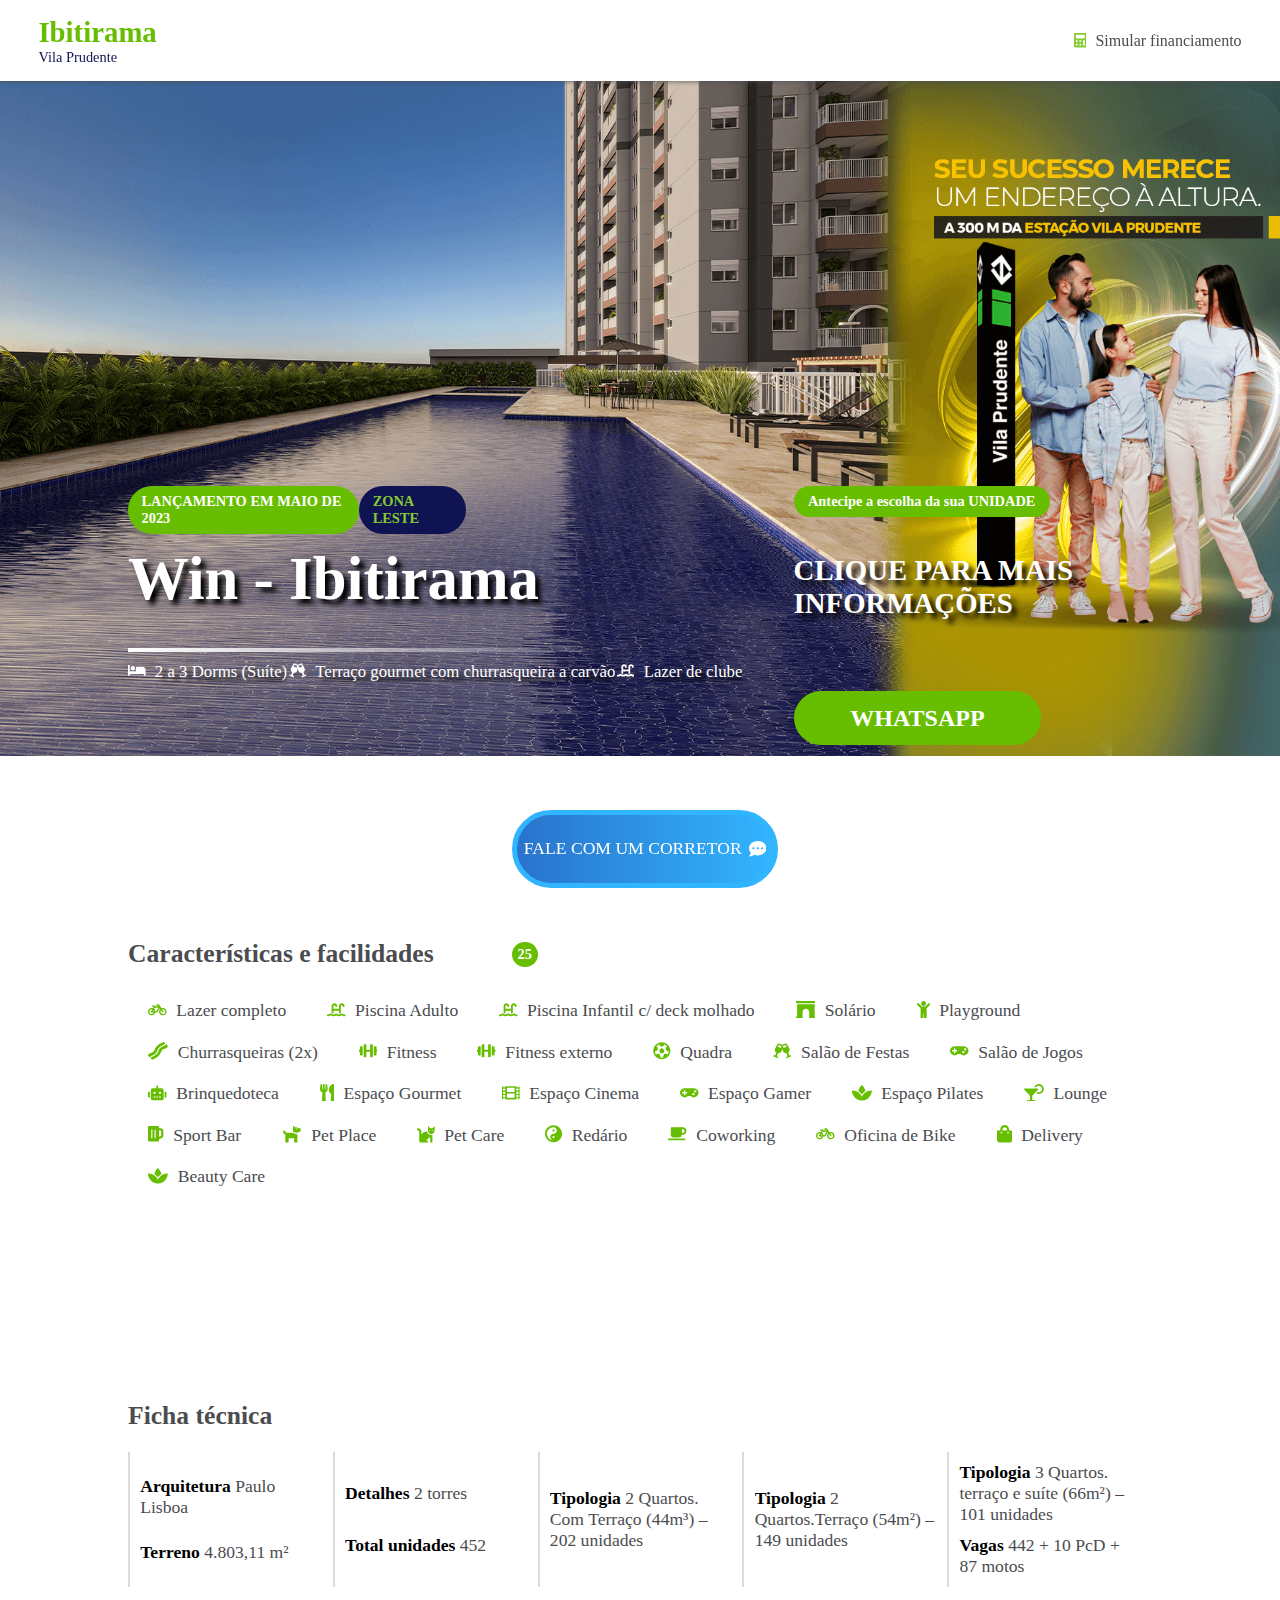
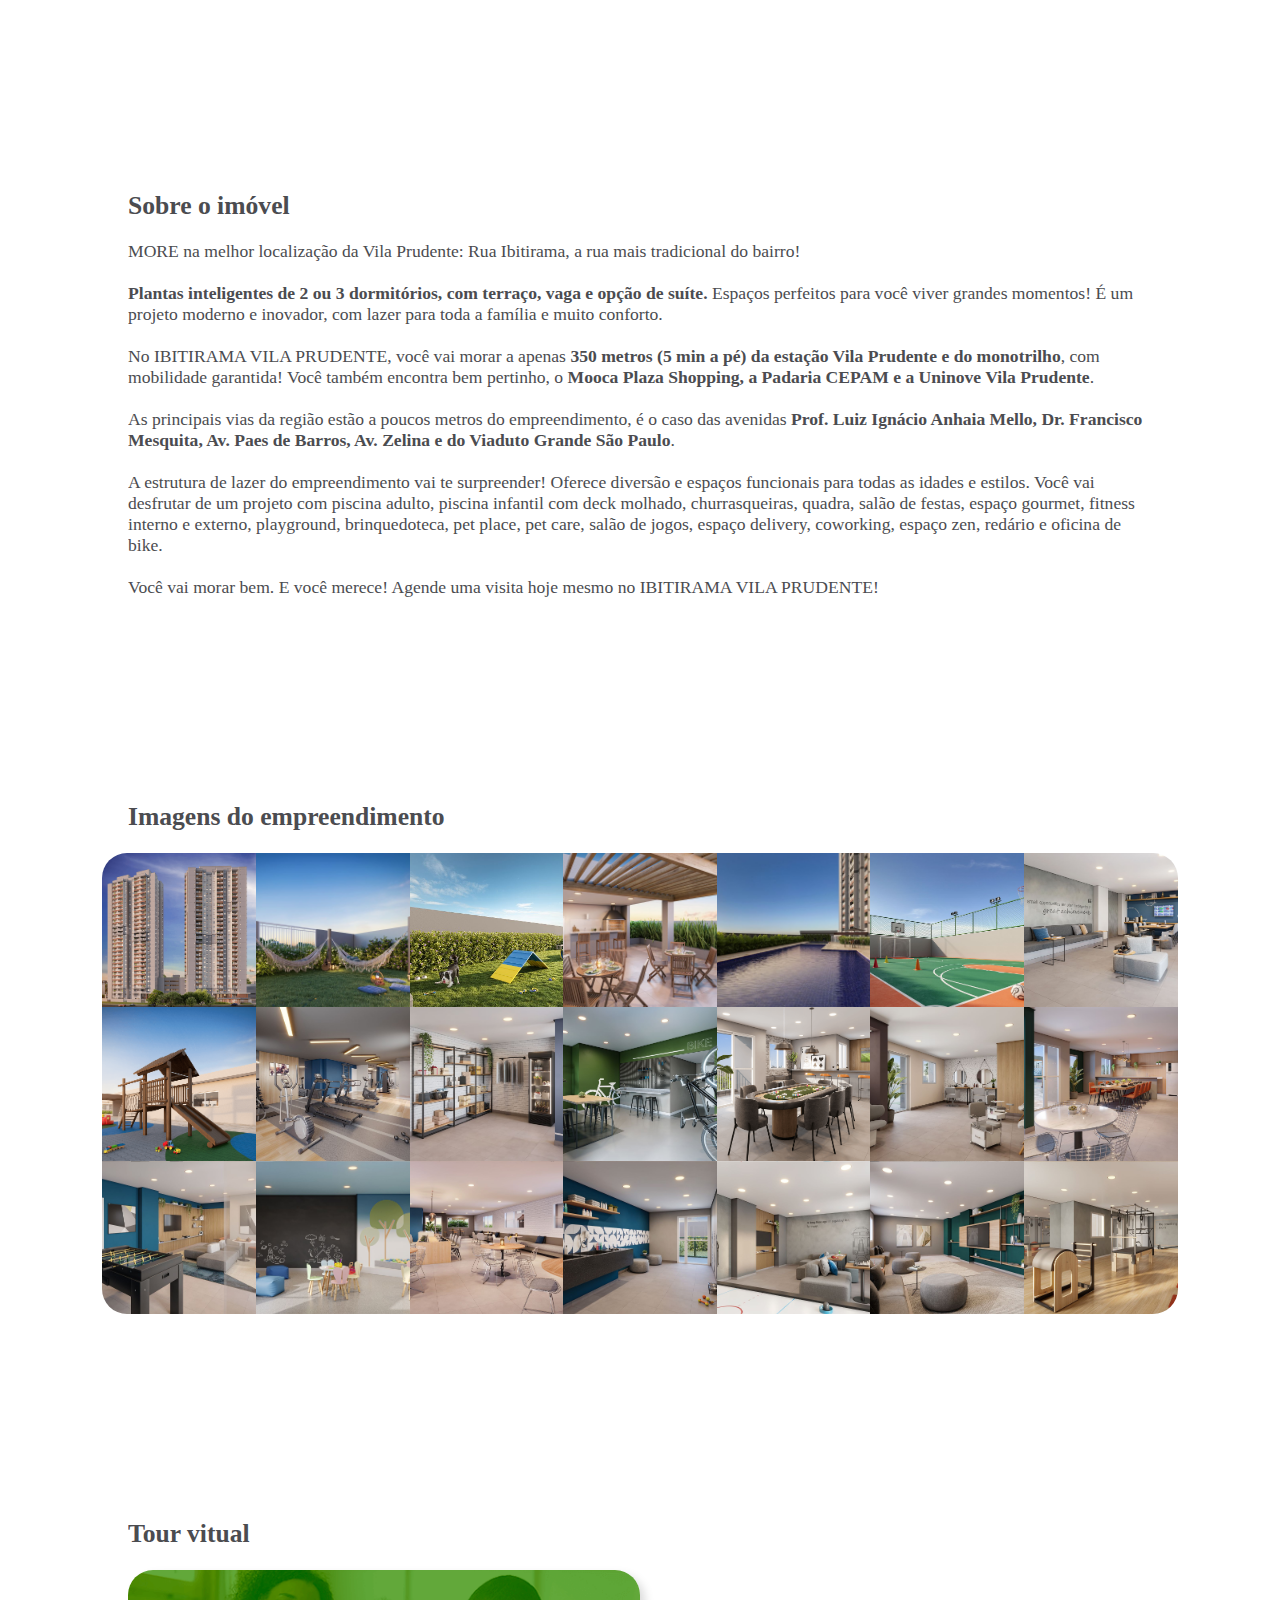
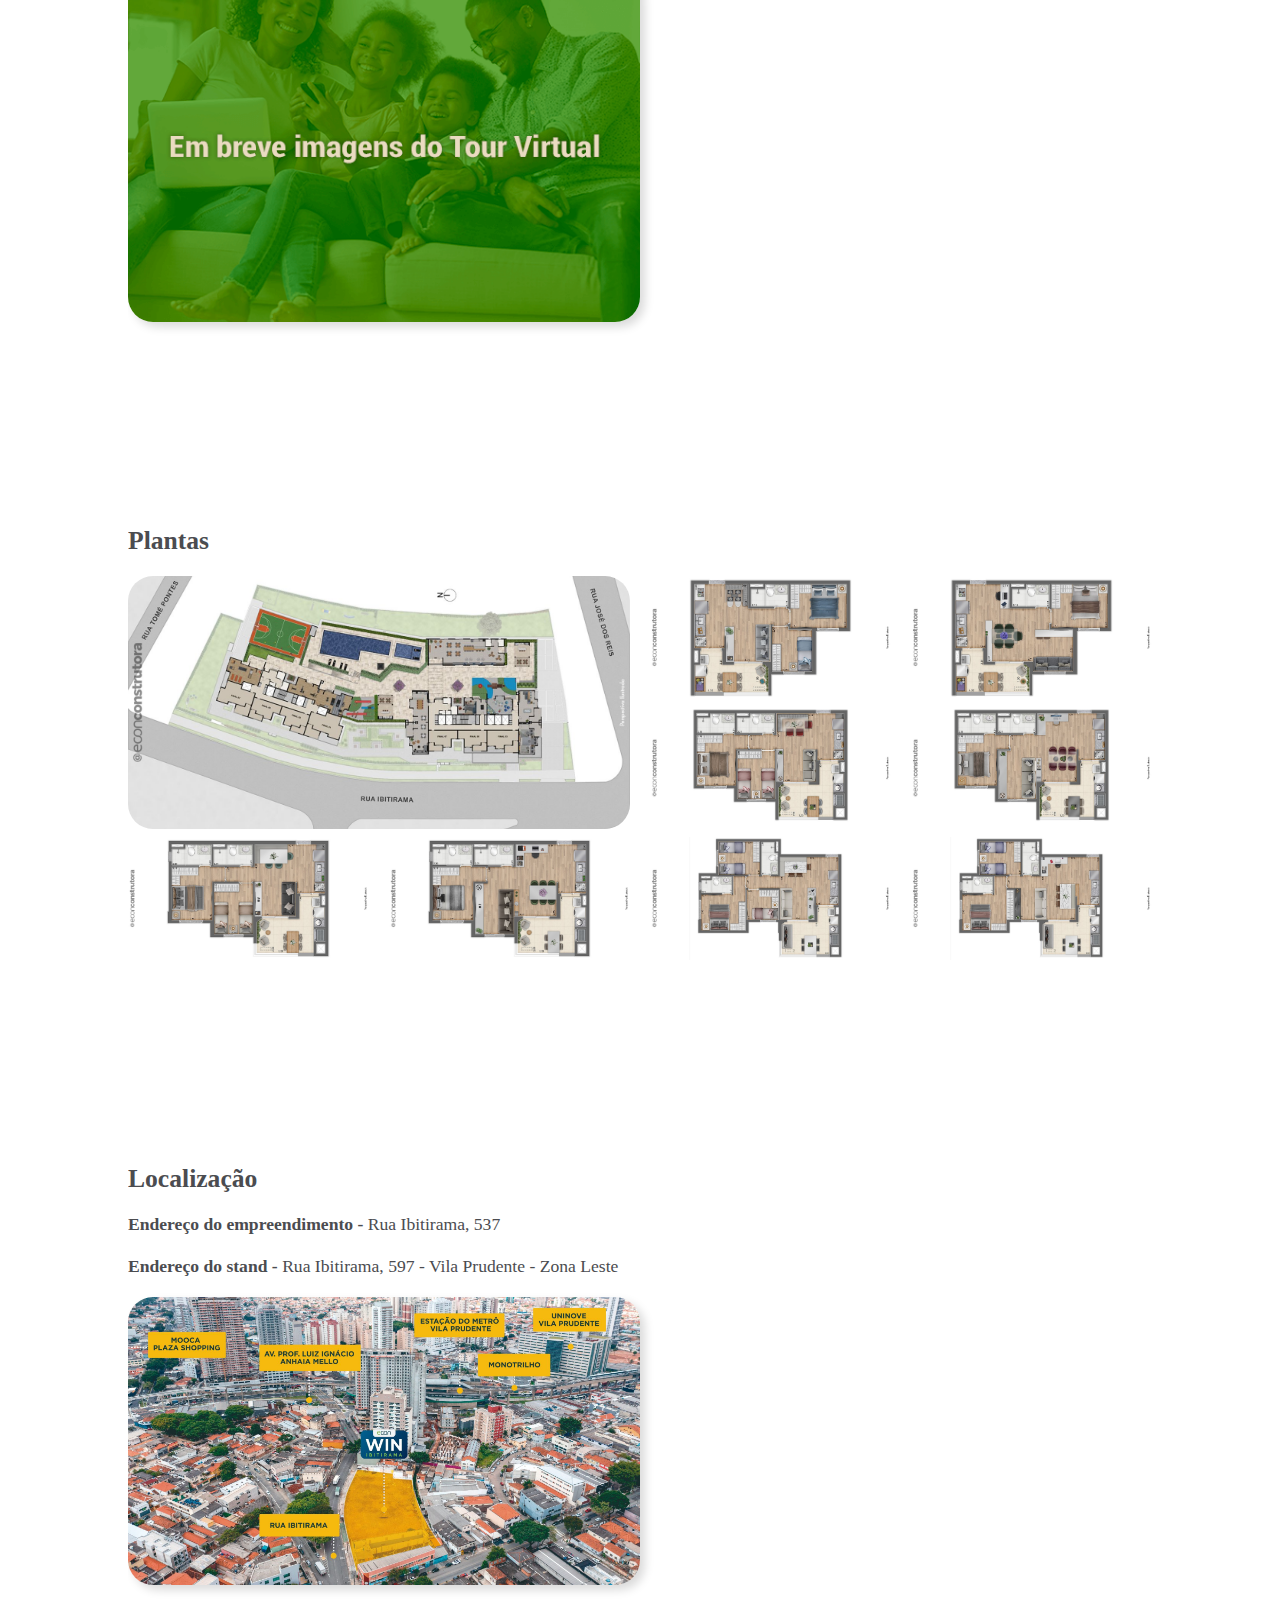
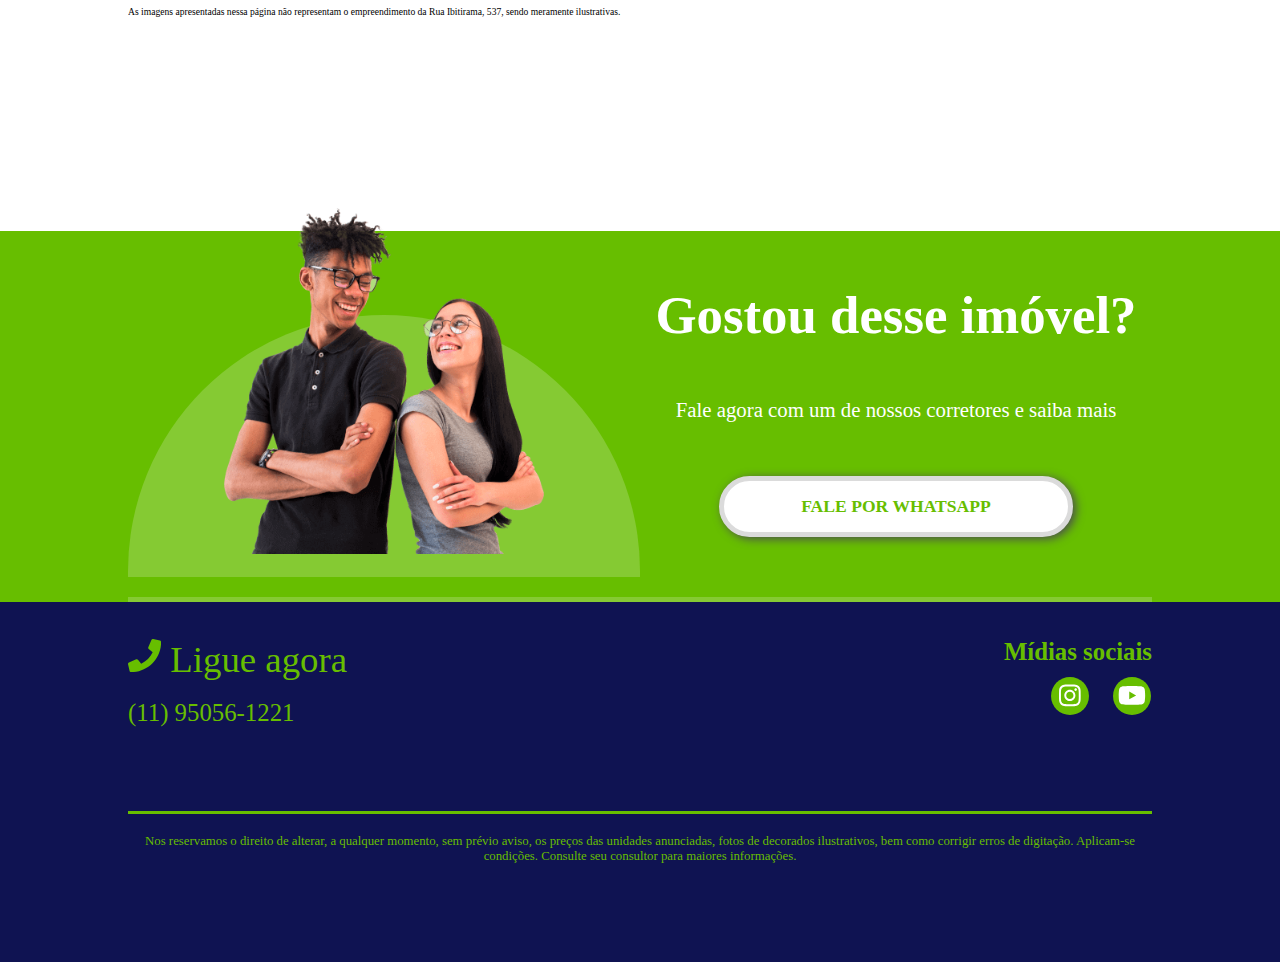
==== commit f386f340: "Add favicon" ====
--- a/index.html
+++ b/index.html
@@ -5,6 +5,8 @@
     <meta http-equiv="X-UA-Compatible" content="IE=edge">
     <meta name="viewport" content="width=device-width, initial-scale=1.0">
     <title>Win - Ibitirama</title>
+
+    <link rel="icon" type="image/x-icon" href="./img/favicon.ico">
 
     <link rel="stylesheet" href="./css/style.css">
     <link rel="stylesheet" href="./css/mobile/style.css" media="screen and (max-width: 900px)">
@@ -16,7 +18,7 @@
             <p>Vila Prudente</p>
         </div>
         <div class="budget">
-            <a href=""><svg aria-hidden="true" focusable="false" data-prefix="fas" data-icon="calculator" role="img" xmlns="http://www.w3.org/2000/svg" viewBox="0 0 448 512" class="svg-inline--fa fa-calculator fa-w-14 fa-rotate-90"><path fill="currentColor" d="M400 0H48C22.4 0 0 22.4 0 48v416c0 25.6 22.4 48 48 48h352c25.6 0 48-22.4 48-48V48c0-25.6-22.4-48-48-48zM128 435.2c0 6.4-6.4 12.8-12.8 12.8H76.8c-6.4 0-12.8-6.4-12.8-12.8v-38.4c0-6.4 6.4-12.8 12.8-12.8h38.4c6.4 0 12.8 6.4 12.8 12.8v38.4zm0-128c0 6.4-6.4 12.8-12.8 12.8H76.8c-6.4 0-12.8-6.4-12.8-12.8v-38.4c0-6.4 6.4-12.8 12.8-12.8h38.4c6.4 0 12.8 6.4 12.8 12.8v38.4zm128 128c0 6.4-6.4 12.8-12.8 12.8h-38.4c-6.4 0-12.8-6.4-12.8-12.8v-38.4c0-6.4 6.4-12.8 12.8-12.8h38.4c6.4 0 12.8 6.4 12.8 12.8v38.4zm0-128c0 6.4-6.4 12.8-12.8 12.8h-38.4c-6.4 0-12.8-6.4-12.8-12.8v-38.4c0-6.4 6.4-12.8 12.8-12.8h38.4c6.4 0 12.8 6.4 12.8 12.8v38.4zm128 128c0 6.4-6.4 12.8-12.8 12.8h-38.4c-6.4 0-12.8-6.4-12.8-12.8V268.8c0-6.4 6.4-12.8 12.8-12.8h38.4c6.4 0 12.8 6.4 12.8 12.8v166.4zm0-256c0 6.4-6.4 12.8-12.8 12.8H76.8c-6.4 0-12.8-6.4-12.8-12.8V76.8C64 70.4 70.4 64 76.8 64h294.4c6.4 0 12.8 6.4 12.8 12.8v102.4z" class=""></path></svg> Simular financiamento</a>
+            <a href="./form.html"><svg aria-hidden="true" focusable="false" data-prefix="fas" data-icon="calculator" role="img" xmlns="http://www.w3.org/2000/svg" viewBox="0 0 448 512" class="svg-inline--fa fa-calculator fa-w-14 fa-rotate-90"><path fill="currentColor" d="M400 0H48C22.4 0 0 22.4 0 48v416c0 25.6 22.4 48 48 48h352c25.6 0 48-22.4 48-48V48c0-25.6-22.4-48-48-48zM128 435.2c0 6.4-6.4 12.8-12.8 12.8H76.8c-6.4 0-12.8-6.4-12.8-12.8v-38.4c0-6.4 6.4-12.8 12.8-12.8h38.4c6.4 0 12.8 6.4 12.8 12.8v38.4zm0-128c0 6.4-6.4 12.8-12.8 12.8H76.8c-6.4 0-12.8-6.4-12.8-12.8v-38.4c0-6.4 6.4-12.8 12.8-12.8h38.4c6.4 0 12.8 6.4 12.8 12.8v38.4zm128 128c0 6.4-6.4 12.8-12.8 12.8h-38.4c-6.4 0-12.8-6.4-12.8-12.8v-38.4c0-6.4 6.4-12.8 12.8-12.8h38.4c6.4 0 12.8 6.4 12.8 12.8v38.4zm0-128c0 6.4-6.4 12.8-12.8 12.8h-38.4c-6.4 0-12.8-6.4-12.8-12.8v-38.4c0-6.4 6.4-12.8 12.8-12.8h38.4c6.4 0 12.8 6.4 12.8 12.8v38.4zm128 128c0 6.4-6.4 12.8-12.8 12.8h-38.4c-6.4 0-12.8-6.4-12.8-12.8V268.8c0-6.4 6.4-12.8 12.8-12.8h38.4c6.4 0 12.8 6.4 12.8 12.8v166.4zm0-256c0 6.4-6.4 12.8-12.8 12.8H76.8c-6.4 0-12.8-6.4-12.8-12.8V76.8C64 70.4 70.4 64 76.8 64h294.4c6.4 0 12.8 6.4 12.8 12.8v102.4z" class=""></path></svg> Simular financiamento</a>
         </div>
     </header>
 
--- a/css/style.css
+++ b/css/style.css
@@ -5,7 +5,7 @@
 }
 
 body {
-  background-color: #ffffff;
+  background-color: #dbdbdb;
   font-family: Roboto;
   overflow: hidden;
 }
@@ -65,6 +65,14 @@
 }
 .header .budget a:hover {
   color: #67be00;
+}
+
+iframe {
+  width: 50vw;
+  height: 80vh;
+  margin: 9vh 15vw 0 15vw;
+  padding: 5vh 10vw;
+  background-color: #ffffff;
 }
 
 .corretor {
@@ -79,7 +87,7 @@
   background: linear-gradient(to left, #32b5ff, #2973cc);
   text-decoration: none;
   color: #ffffff;
-  font-size: 1.3em;
+  font-size: 1.1em;
   display: flex;
   flex-direction: row;
   justify-content: space-evenly;
@@ -95,7 +103,7 @@
 .corretor .svg-inline--fa {
   display: inline-block;
   font-size: inherit;
-  height: 1.3em;
+  height: 1em;
 }
 
 .bigimage {
@@ -265,6 +273,7 @@
 }
 .banner .title .signin .buttonSignIn p {
   font-size: 1.8em;
+  overflow: visible;
   font-weight: bold;
   color: #ffffff;
   text-shadow: 5px 5px 5px black;
--- a/css/mobile/style.css
+++ b/css/mobile/style.css
@@ -57,6 +57,14 @@
 }
 .header .budget a:hover {
   color: #67be00;
+}
+
+iframe {
+  width: 90vw;
+  height: 80vh;
+  margin: 9vh 0 0 0;
+  padding: 5vh 5vw;
+  background-color: #ffffff;
 }
 
 .corretor {
@@ -71,7 +79,7 @@
   background: linear-gradient(to left, #32b5ff, #2973cc);
   text-decoration: none;
   color: #ffffff;
-  font-size: 0.6em;
+  font-size: 0.8em;
   display: flex;
   flex-direction: row;
   justify-content: space-evenly;
@@ -87,7 +95,7 @@
 .corretor .svg-inline--fa {
   display: inline-block;
   font-size: inherit;
-  height: 1em;
+  height: 1.3em;
 }
 
 .bigimage {
@@ -255,7 +263,7 @@
   align-items: center;
 }
 .banner .title .signin .buttonSignIn p {
-  font-size: 1.5em;
+  font-size: 1.1em;
   font-weight: bold;
   color: #4b4c50;
   text-shadow: none;
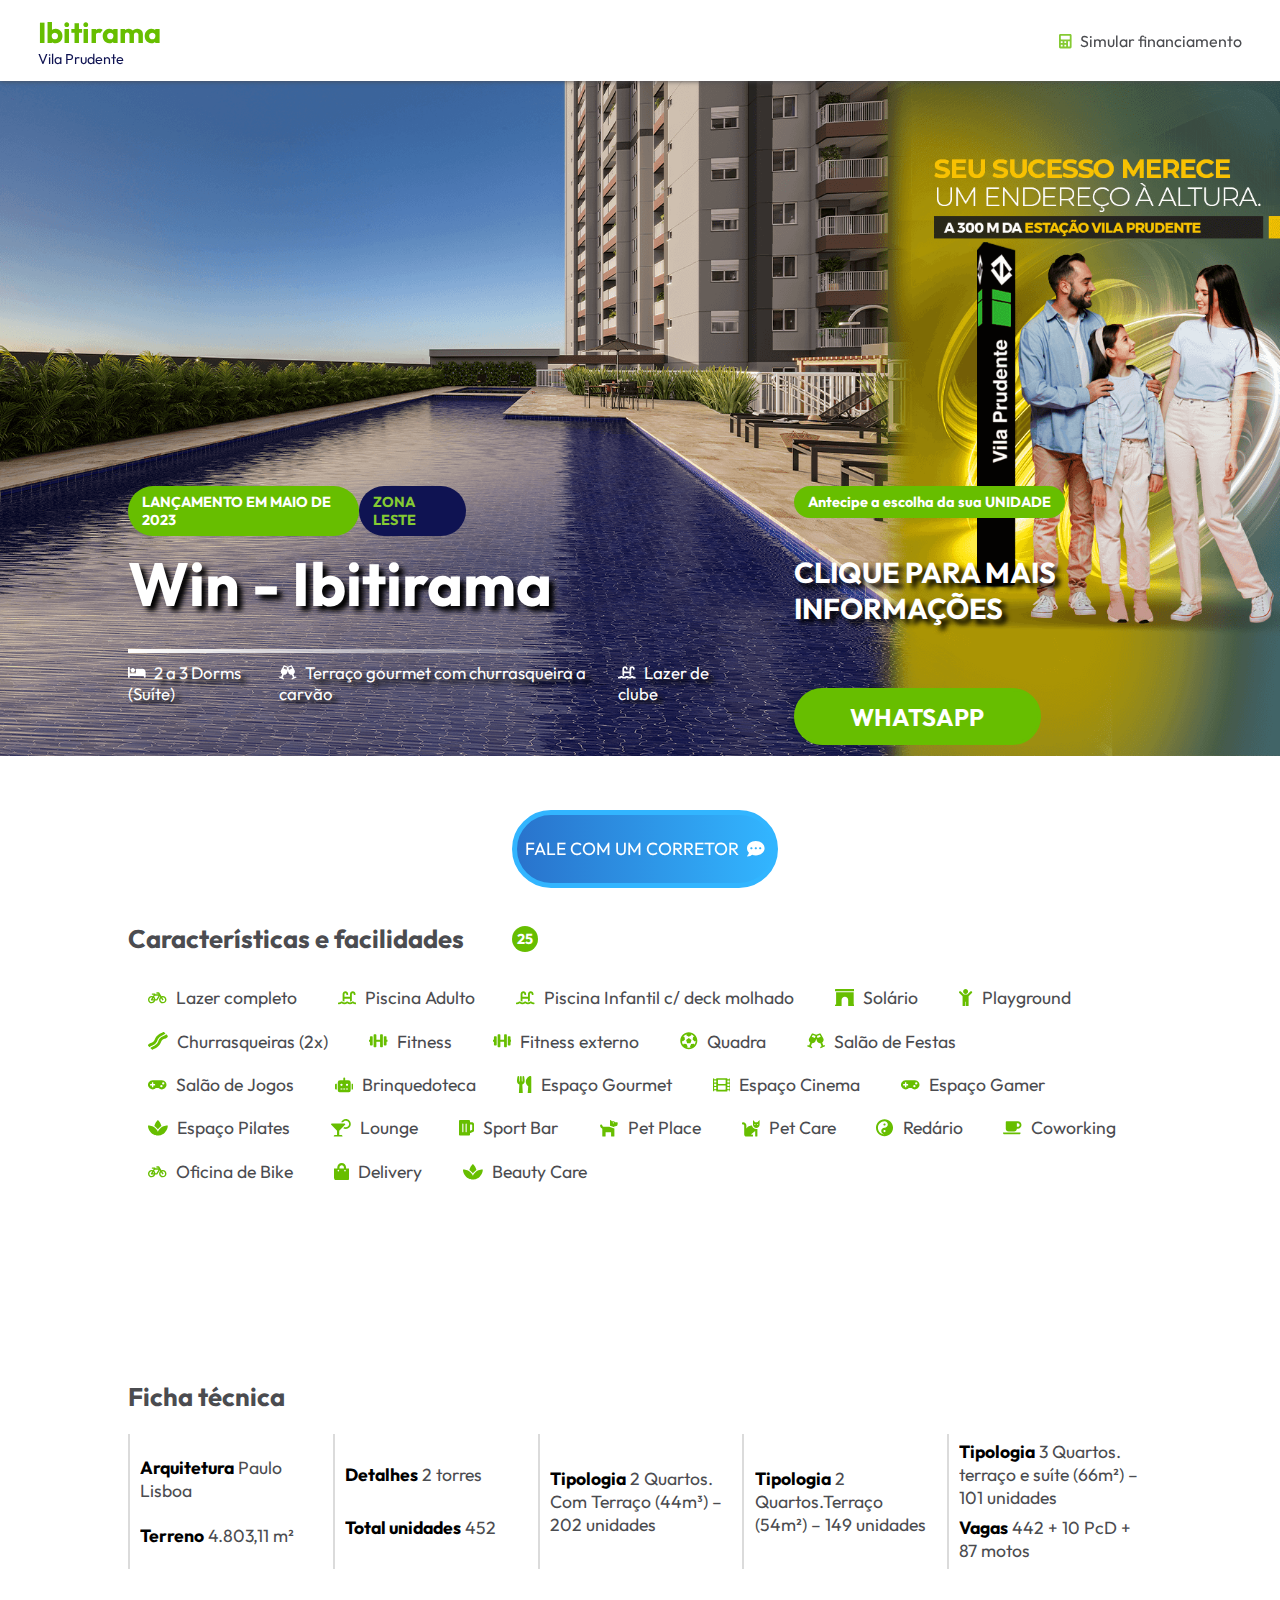
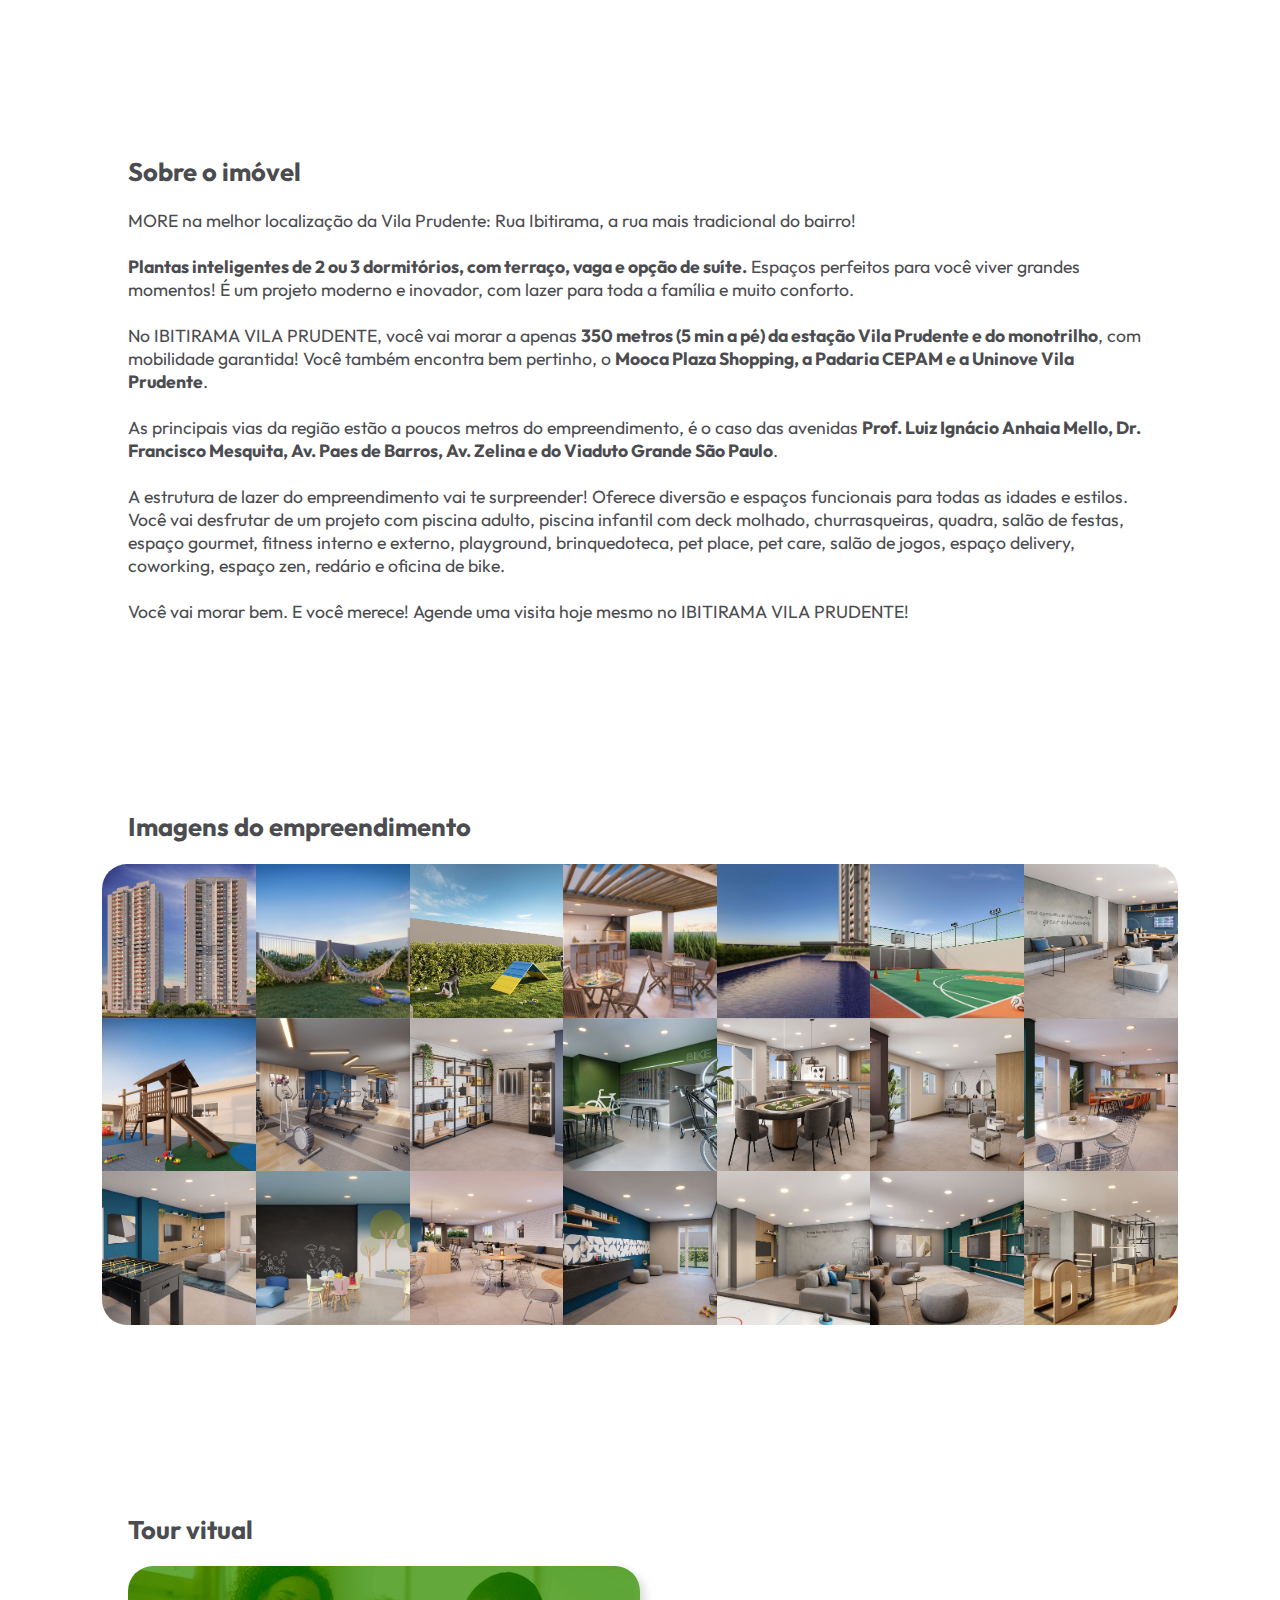
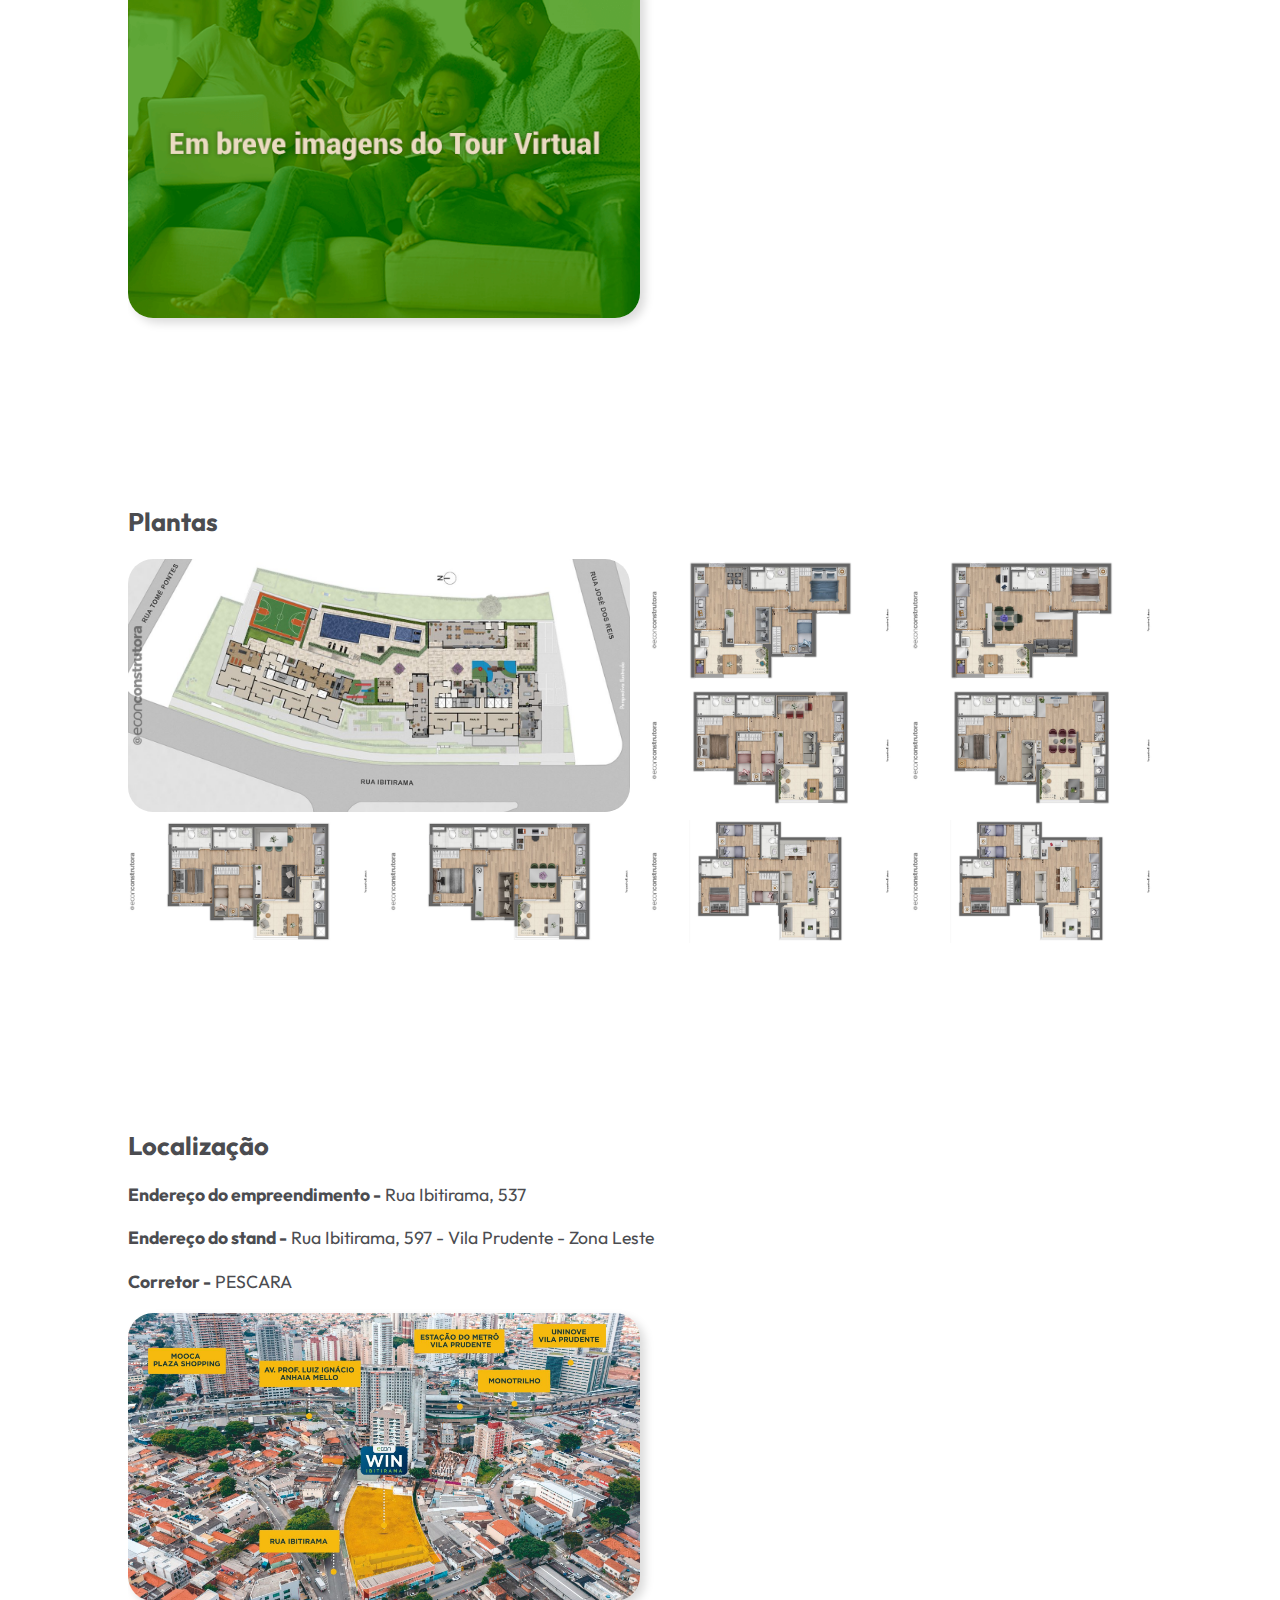
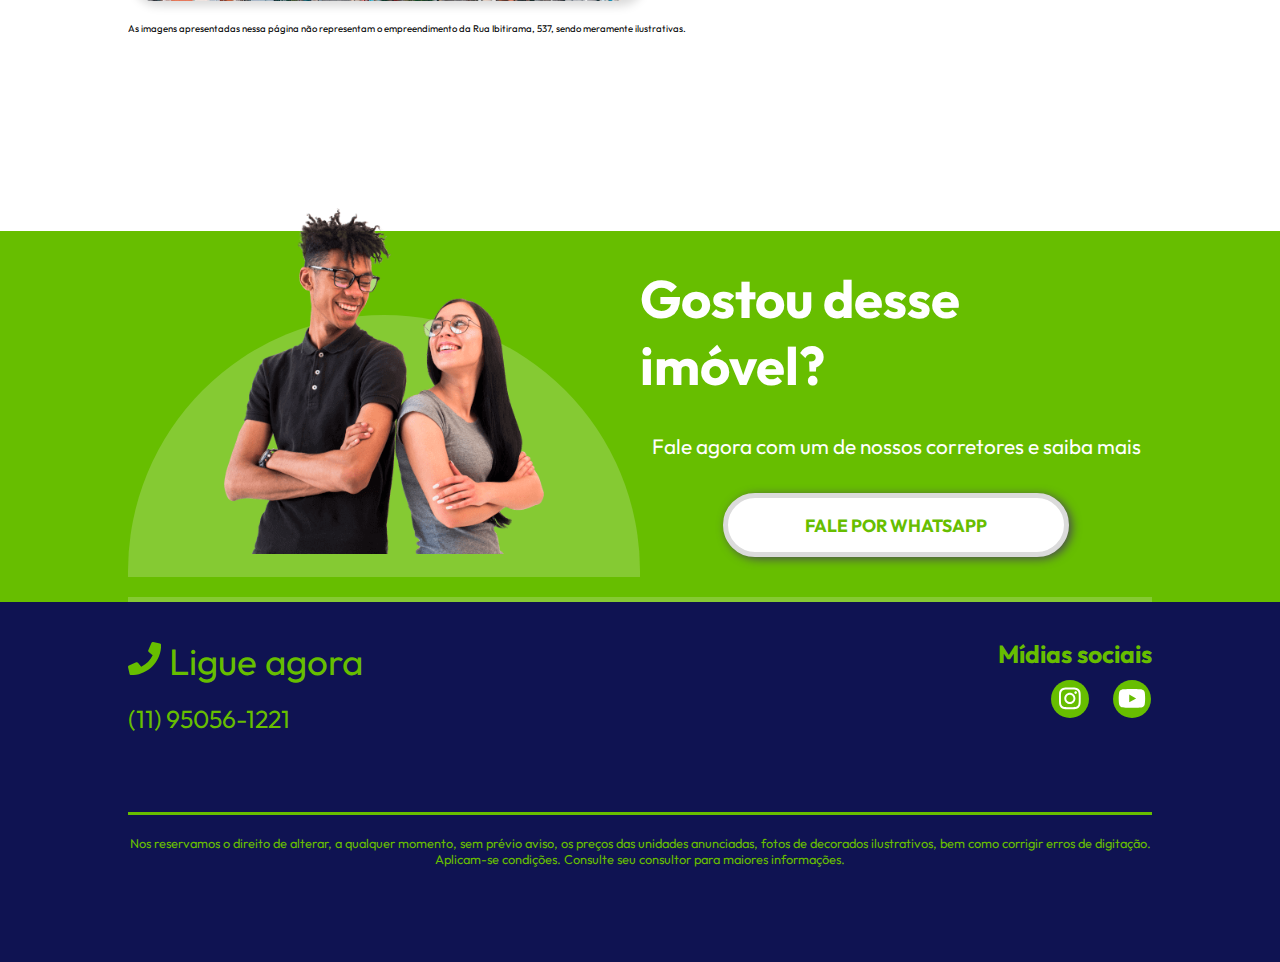
==== commit e5b9cce2: "Adicionada informação de corretor" ====
--- a/index.html
+++ b/index.html
@@ -7,6 +7,10 @@
     <title>Win - Ibitirama</title>
 
     <link rel="icon" type="image/x-icon" href="./img/favicon.ico">
+
+    <link rel="preconnect" href="https://fonts.googleapis.com">
+    <link rel="preconnect" href="https://fonts.gstatic.com" crossorigin>
+    <link href="https://fonts.googleapis.com/css2?family=Outfit:wght@200;400;900&display=swap" rel="stylesheet">
 
     <link rel="stylesheet" href="./css/style.css">
     <link rel="stylesheet" href="./css/mobile/style.css" media="screen and (max-width: 900px)">
@@ -197,6 +201,7 @@
             <a href="https://goo.gl/maps/LpgQvhCfK4tUJFW29?coh=178571&entry=tt" class="link-local" target="_blank">
                 <p><span>Endereço do empreendimento -</span> Rua Ibitirama, 537</p>
                 <p><span>Endereço do stand -</span> Rua Ibitirama, 597 - Vila Prudente - Zona Leste</p>
+                <p><span>Corretor -</span> PESCARA</p>
             </a>
             <div class="local-foto">
                 <img src="../img/local-foto.jpeg" alt="">
--- a/css/style.css
+++ b/css/style.css
@@ -6,7 +6,7 @@
 
 body {
   background-color: #dbdbdb;
-  font-family: Roboto;
+  font-family: "Outfit", sans-serif;
   overflow: hidden;
 }
 
